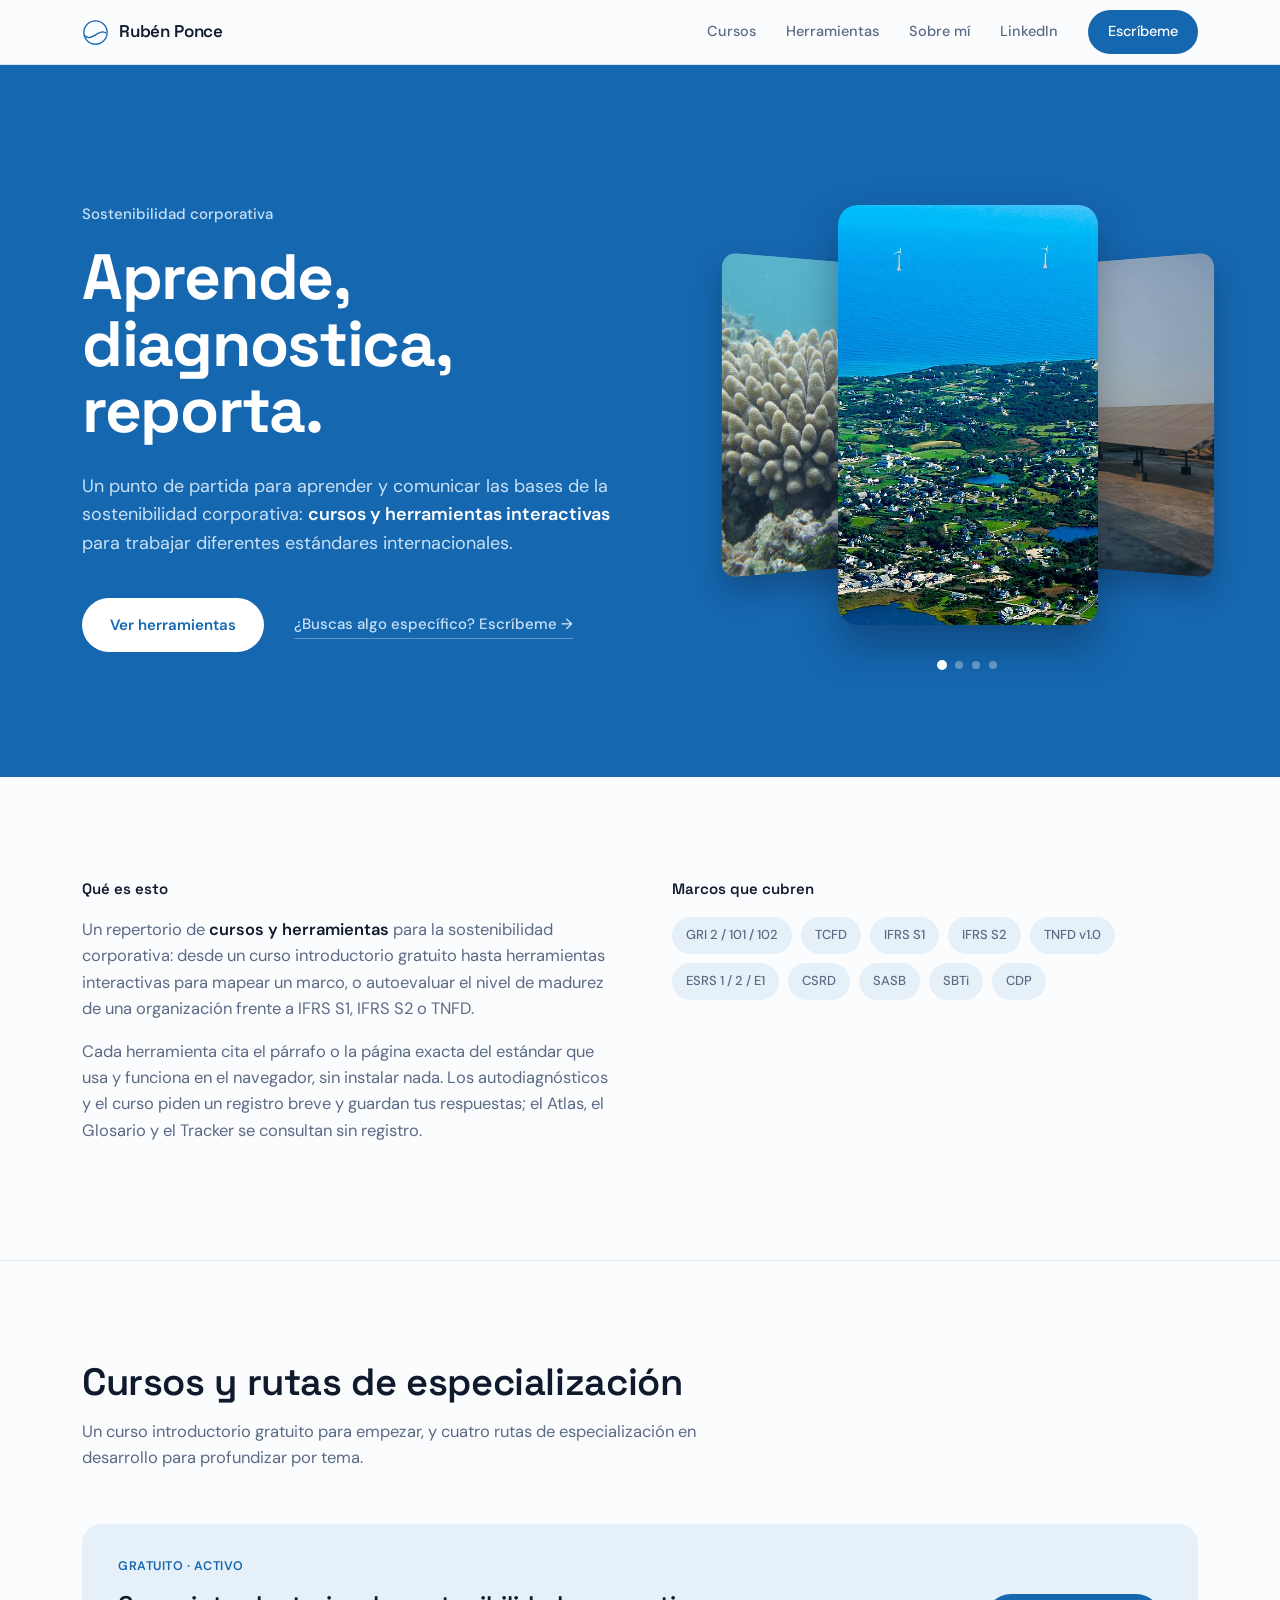
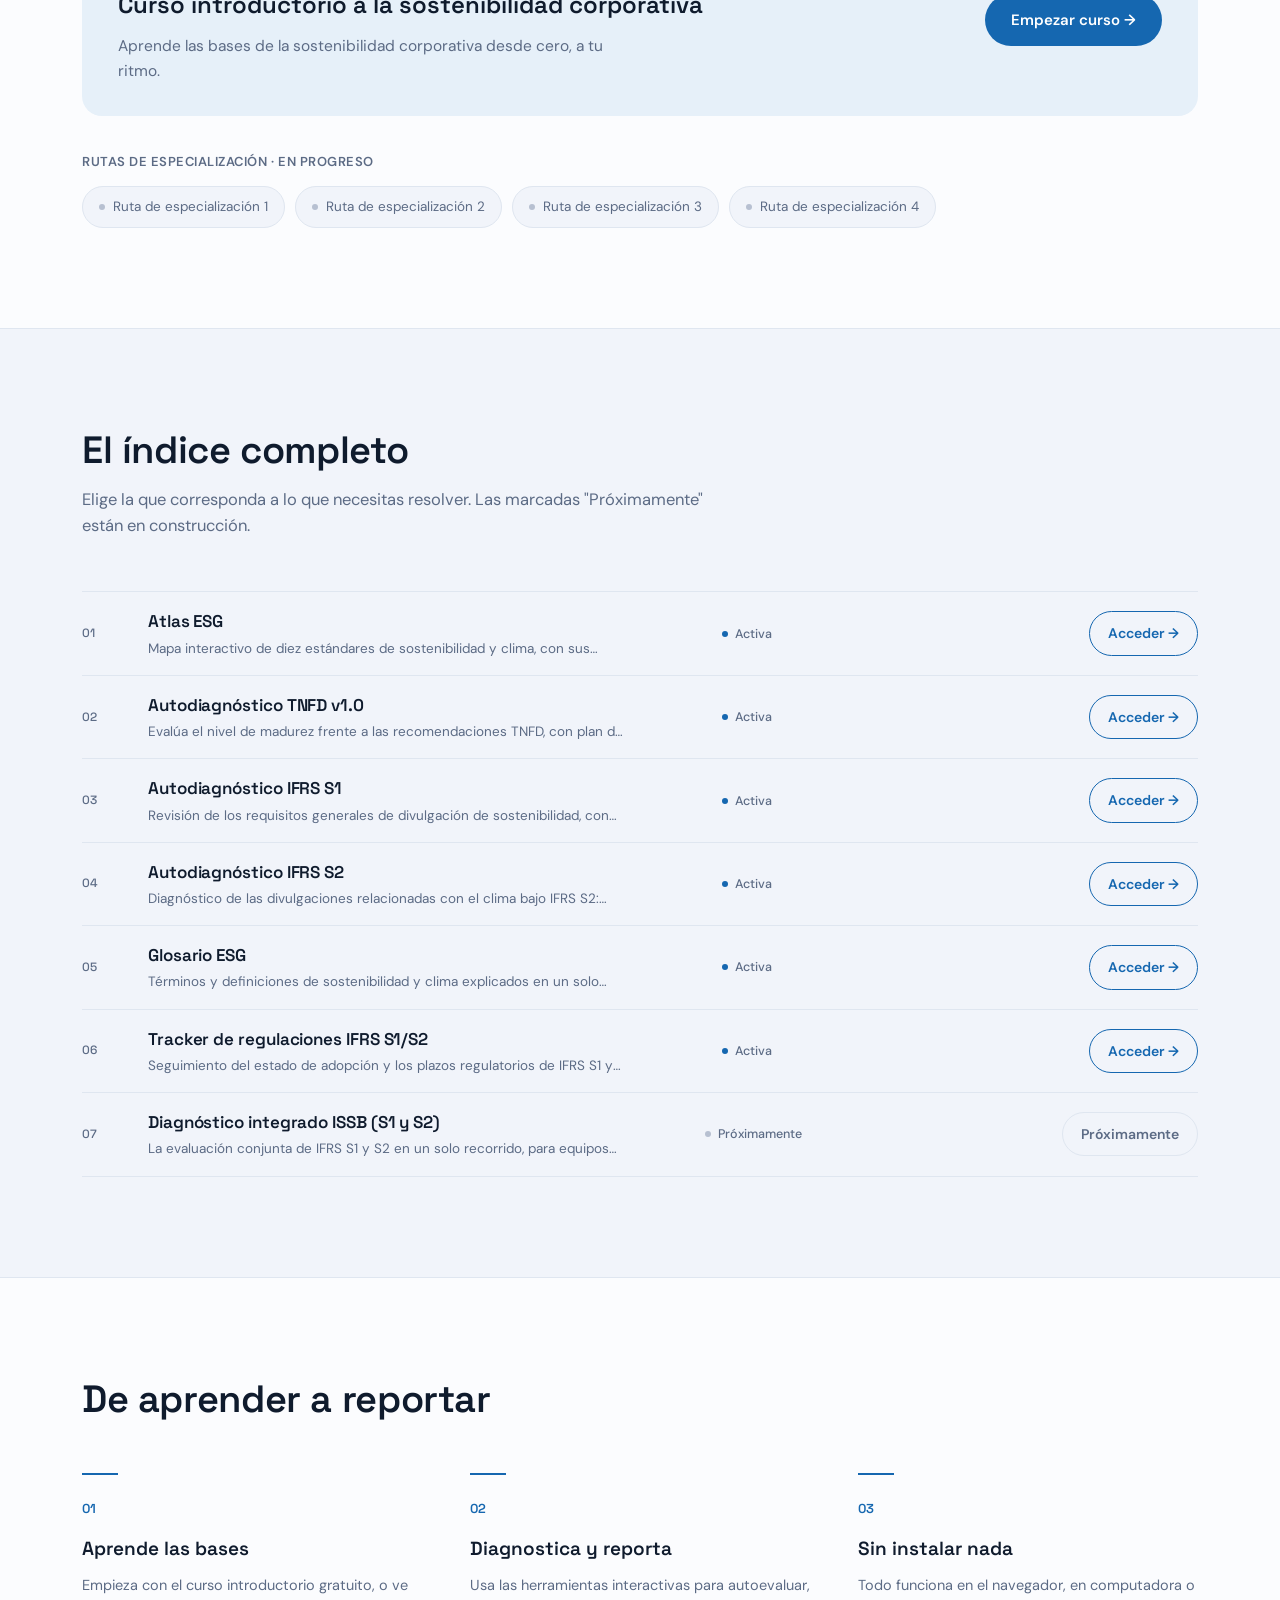
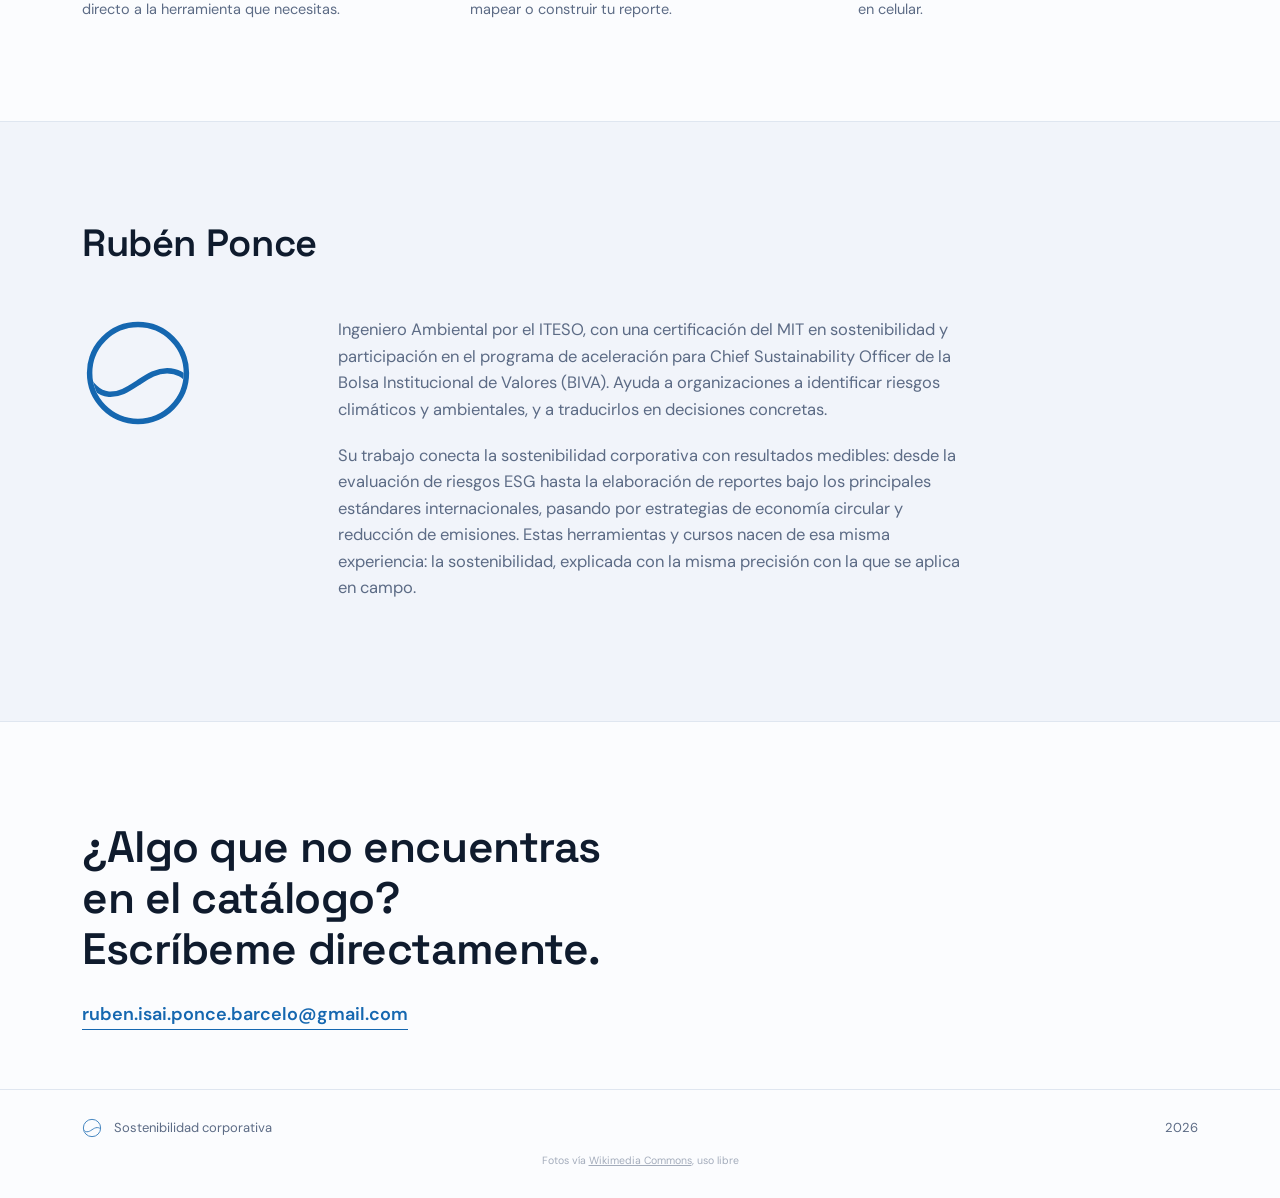
==== index.html @ 575eef29 "Redacción: textos de las herramientas según la guía de escritura - Portadas, registro, resultados y " ====
<!DOCTYPE html>
<html lang="es">
<head>
<meta charset="UTF-8">
<meta name="viewport" content="width=device-width, initial-scale=1.0">
<title>Rubén Ponce · Sostenibilidad corporativa</title>
<meta name="description" content="Aprende y comunica las bases de la sostenibilidad corporativa. Herramientas interactivas para trabajar los estándares GRI, IFRS S1/S2, TNFD, TCFD y CSRD.">
<meta property="og:type" content="website">
<meta property="og:site_name" content="Rubén Ponce">
<meta property="og:title" content="Rubén Ponce · Sostenibilidad corporativa">
<meta property="og:description" content="Aprende y comunica las bases de la sostenibilidad corporativa. Herramientas interactivas para trabajar los estándares GRI, IFRS S1/S2, TNFD, TCFD y CSRD.">
<meta property="og:url" content="https://rubenisaiponcebarcelo-wq.github.io/">
<meta property="og:image" content="https://rubenisaiponcebarcelo-wq.github.io/assets/marca/og-image.png">
<meta name="twitter:card" content="summary_large_image">
<meta name="twitter:title" content="Rubén Ponce · Sostenibilidad corporativa">
<meta name="twitter:description" content="Aprende y comunica las bases de la sostenibilidad corporativa, con herramientas interactivas.">
<link rel="icon" href="assets/marca/favicon.ico" sizes="any">
<link rel="icon" type="image/svg+xml" href="assets/marca/favicon.svg">
<link rel="apple-touch-icon" href="assets/marca/favicon-180.png">
<meta name="theme-color" content="#1567B0">
<link rel="preconnect" href="https://fonts.googleapis.com">
<link rel="preconnect" href="https://fonts.gstatic.com" crossorigin>
<link href="https://fonts.googleapis.com/css2?family=Space+Grotesk:wght@500;600;700&family=DM+Sans:wght@400;500;600&display=swap" rel="stylesheet">
<style>

  :root{
    --blue:#1567B0;
    --blue-deep:#0F4A7F;
    --blue-soft:#E6F0F9;
    --paper:#FBFCFE;
    --paper-alt:#F1F4FA;
    --line:#DFE6F0;
    --ink:#0F1B2D;
    --ink-muted:#5C6B85;
    --white:#FFFFFF;
    --white-muted:#C9E1F5;

    --font-display:'Space Grotesk', sans-serif;
    --font-body:'DM Sans', sans-serif;

    --maxw:1180px;
    --ease:cubic-bezier(.22,.7,.2,1);
  }

  *{box-sizing:border-box;}
  html{scroll-behavior:smooth;}
  body{
    margin:0;
    background:var(--paper);
    color:var(--ink);
    font-family:var(--font-body);
    font-size:16px;
    line-height:1.6;
    -webkit-font-smoothing:antialiased;
  }
  img,svg{display:block;max-width:100%;}
  a{color:inherit;}
  .wrap{max-width:var(--maxw);margin:0 auto;padding:0 32px;}
  ::selection{background:var(--blue);color:var(--white);}
  :focus-visible{outline:2px solid var(--blue);outline-offset:3px;border-radius:2px;}
  ::-webkit-scrollbar{width:11px;}
  ::-webkit-scrollbar-track{background:var(--paper);}
  ::-webkit-scrollbar-thumb{background:var(--line);border-radius:20px;border:3px solid var(--paper);}
  ::-webkit-scrollbar-thumb:hover{background:var(--blue);}
  *{scrollbar-color:var(--line) var(--paper);scrollbar-width:thin;}
  @media (prefers-reduced-motion: reduce){
    *{animation-duration:0.001ms !important; animation-iteration-count:1 !important; transition-duration:0.001ms !important; scroll-behavior:auto !important;}
  }

  /* ===== HEADER ===== */
  header{
    position:sticky; top:0; z-index:50;
    background:rgba(251,252,254,0.82);
    backdrop-filter:blur(12px);
    border-bottom:1px solid var(--line);
  }
  .nav{
    display:flex; align-items:center; justify-content:space-between;
    height:64px;
  }
  .nav-brand{display:flex;align-items:center;gap:10px;text-decoration:none;}
  .logo-mark{width:27px;height:27px;flex:0 0 auto;}
  .nav-name{
    font-family:var(--font-display);
    font-weight:600;
    font-size:17px;
    letter-spacing:-.01em;
    color:var(--ink);
  }
  .nav-links{display:flex;gap:30px;align-items:center;}
  .nav-links a{
    font-family:var(--font-body);
    font-size:14.5px;
    font-weight:500;
    text-decoration:none;
    color:var(--ink-muted);
    transition:color .2s var(--ease);
  }
  .nav-links a:hover{color:var(--blue);}
  .nav-cta{
    background:var(--blue);
    color:var(--white) !important;
    padding:10px 20px;
    border-radius:999px;
    transition:background .2s var(--ease), transform .2s var(--ease);
  }
  .nav-cta:hover{background:var(--blue-deep);transform:translateY(-1px);}
  .nav-toggle{display:none;background:none;border:0;color:var(--ink);cursor:pointer;padding:8px;}
  .nav-toggle svg{width:22px;height:22px;}
  .nav-toggle .bar{transform-origin:12px 12px;transition:transform .25s var(--ease), opacity .2s ease;}
  .nav-toggle.open .bar1{transform:translateY(6px) rotate(45deg);}
  .nav-toggle.open .bar2{opacity:0;}
  .nav-toggle.open .bar3{transform:translateY(-6px) rotate(-45deg);}

  @media(max-width:860px){
    .nav-links{
      position:fixed; inset:64px 0 0 0; height:calc(100vh - 64px);
      background:var(--paper); flex-direction:column; justify-content:flex-start;
      padding:36px 32px; gap:26px; transform:translateX(100%);
      transition:transform .3s var(--ease); border-top:1px solid var(--line);
    }
    .nav-links.open{transform:translateX(0);}
    .nav-links a{font-size:17px;}
    .nav-cta{align-self:flex-start;}
    .nav-toggle{display:block;}
  }

  /* ===== HERO ===== */
  .hero{
    position:relative;
    overflow:hidden;
    background:var(--blue);
    color:var(--white);
    padding:120px 0 108px;
  }
  .hero-grid{display:grid;grid-template-columns:1fr;gap:56px;align-items:center;}
  @media(min-width:980px){
    .hero-grid{grid-template-columns:1.15fr .85fr;gap:32px;}
  }

  .hero-carousel-stage{
    position:relative;width:100%;max-width:520px;height:460px;margin:0 auto;
    perspective:1100px;
  }
  .hero-slide{
    position:absolute;top:50%;left:50%;width:260px;height:420px;margin:-210px 0 0 -130px;
    border-radius:20px;overflow:hidden;
    box-shadow:0 20px 40px rgba(6,16,40,.35);
    background:rgba(255,255,255,.06);
    transition:transform .7s var(--ease), opacity .7s var(--ease);
  }
  .hero-slide img{width:100%;height:100%;object-fit:cover;display:block;}
  .hero-slide[data-pos="center"]{transform:translateX(0) translateZ(0) rotateY(0deg) scale(1);z-index:5;opacity:1;}
  .hero-slide[data-pos="right"]{transform:translateX(170px) translateZ(-120px) rotateY(-32deg) scale(.82);z-index:3;opacity:.85;cursor:pointer;}
  .hero-slide[data-pos="left"]{transform:translateX(-170px) translateZ(-120px) rotateY(32deg) scale(.82);z-index:3;opacity:.85;cursor:pointer;}
  .hero-slide[data-pos="hidden"]{transform:translateX(0) translateZ(-260px) scale(.6);opacity:0;z-index:1;pointer-events:none;}
  .hero-dots{display:flex;justify-content:center;gap:9px;margin-top:16px;}
  .hero-dot{
    width:8px;height:8px;border-radius:50%;padding:0;border:none;cursor:pointer;
    background:rgba(255,255,255,.35);transition:background .2s var(--ease), transform .2s var(--ease);
  }
  .hero-dot:hover{background:rgba(255,255,255,.6);}
  .hero-dot.active{background:var(--white);transform:scale(1.25);}
  @media(max-width:520px){
    .hero-carousel-stage{max-width:340px;height:340px;}
    .hero-slide{width:190px;height:300px;margin:-150px 0 0 -95px;}
    .hero-slide[data-pos="right"]{transform:translateX(120px) translateZ(-90px) rotateY(-30deg) scale(.8);}
    .hero-slide[data-pos="left"]{transform:translateX(-120px) translateZ(-90px) rotateY(30deg) scale(.8);}
  }

  .hero-inner{position:relative;z-index:1;}
  .hero-kicker{
    font-size:15px;
    font-weight:500;
    color:var(--white-muted);
    margin:0 0 18px;
  }
  h1.hero-headline{
    font-family:var(--font-display);
    font-weight:700;
    font-size:clamp(42px, 5.4vw, 64px);
    line-height:1.04;
    margin:0 0 28px;
    letter-spacing:-.02em;
    color:var(--white);
  }
  .hero-lede{
    font-size:18px;
    line-height:1.6;
    color:var(--white-muted);
    max-width:560px;
    margin:0 0 40px;
  }
  .hero-lede strong{color:var(--white);font-weight:600;}
  .hero-actions{display:flex;align-items:center;gap:30px;flex-wrap:wrap;}
  .btn-primary{
    font-family:var(--font-body);
    font-size:15px;
    font-weight:600;
    text-decoration:none;
    background:var(--white);
    color:var(--blue);
    padding:15px 28px;
    border-radius:999px;
    transition:transform .2s var(--ease), box-shadow .2s var(--ease);
    display:inline-block;
  }
  .btn-primary:hover{transform:translateY(-2px);box-shadow:0 10px 24px rgba(10,20,50,.25);}
  .link-quiet{
    font-size:15px;
    font-weight:500;
    text-decoration:none;
    color:var(--white-muted);
    border-bottom:1px solid rgba(255,255,255,.3);
    padding-bottom:2px;
    transition:color .2s var(--ease), border-color .2s var(--ease);
  }
  .link-quiet:hover{color:var(--white);border-color:var(--white);}

  /* ===== SECTION HEADERS ===== */
  .section{padding:100px 0;}
  .section-head{max-width:640px;margin:0 0 52px;}
  .section-head h2{
    font-family:var(--font-display);
    font-weight:600;
    font-size:clamp(28px,3.2vw,38px);
    line-height:1.15;
    letter-spacing:-.01em;
    margin:0 0 14px;
    color:var(--ink);
  }
  .section-head p{
    color:var(--ink-muted);
    font-size:16.5px;
    margin:0;
  }

  /* ===== POSICIONAMIENTO ===== */
  .position{background:var(--paper);border-bottom:1px solid var(--line);}
  .position-grid{
    display:grid;
    grid-template-columns:1fr 1fr;
    gap:64px;
    align-items:start;
  }
  .position-grid h3{
    font-family:var(--font-display);
    font-weight:600;
    font-size:15px;
    color:var(--ink);
    margin:0 0 16px;
  }
  .position-grid p{
    font-size:16.5px;
    color:var(--ink-muted);
    margin:0 0 16px;
  }
  .position-grid p strong{color:var(--ink);font-weight:600;}
  .frameworks-list{display:flex;flex-wrap:wrap;gap:9px;margin-top:6px;}
  .fw-chip{
    font-size:13px;
    font-weight:500;
    color:var(--ink-muted);
    background:var(--blue-soft);
    padding:8px 14px;
    border-radius:999px;
  }

  /* ===== CURSOS ===== */
  .courses{background:var(--paper);border-bottom:1px solid var(--line);}
  .course-featured{
    display:grid;grid-template-columns:1fr auto;gap:28px;align-items:center;
    background:var(--blue-soft);border-radius:20px;padding:32px 36px;margin-bottom:36px;
  }
  .course-featured .tag{
    font-size:12.5px;font-weight:600;color:var(--blue);text-transform:uppercase;
    letter-spacing:.04em;margin:0 0 10px;
  }
  .course-featured h3{
    font-family:var(--font-display);font-weight:600;font-size:24px;margin:0 0 10px;color:var(--ink);
  }
  .course-featured p{color:var(--ink-muted);font-size:15.5px;margin:0;max-width:520px;}
  .btn-course{
    font-family:var(--font-body);font-size:15px;font-weight:600;text-decoration:none;
    background:var(--blue);color:var(--white);padding:14px 26px;border-radius:999px;white-space:nowrap;
    transition:background .2s var(--ease), transform .2s var(--ease);
  }
  .btn-course:hover{background:var(--blue-deep);transform:translateY(-1px);}
  .course-tracks-label{
    font-size:13px;font-weight:600;color:var(--ink-muted);text-transform:uppercase;
    letter-spacing:.04em;margin:0 0 14px;
  }
  .course-tracks{display:flex;flex-wrap:wrap;gap:10px;}
  .course-track{
    display:flex;align-items:center;gap:8px;
    font-size:13.5px;color:var(--ink-muted);
    background:var(--paper-alt);border:1px solid var(--line);border-radius:999px;padding:9px 16px;
  }
  .course-track::before{content:'';width:6px;height:6px;border-radius:50%;background:#B7C0D1;flex-shrink:0;}
  @media(max-width:700px){
    .course-featured{grid-template-columns:1fr;}
    .btn-course{justify-self:start;}
  }

  /* ===== HERRAMIENTAS · index list ===== */
  .tools{background:var(--paper-alt);border-bottom:1px solid var(--line);}
  .tool-index{
    display:flex;
    flex-direction:column;
    border-top:1px solid var(--line);
  }
  .tool-card{
    display:grid;
    grid-template-columns:44px 1.6fr 1fr auto;
    gap:22px;
    align-items:center;
    padding:16px 0;
    border-bottom:1px solid var(--line);
    transition:background .18s var(--ease);
  }
  .tool-card:hover{background:rgba(21,103,176,.035);}
  .tool-num{
    font-family:var(--font-display);
    font-size:12px;
    font-weight:500;
    color:var(--ink-muted);
  }
  .tool-main h3{
    font-family:var(--font-display);
    font-weight:600;
    font-size:17px;
    letter-spacing:-.005em;
    margin:0 0 3px;
    color:var(--ink);
  }
  .tool-main p{
    color:var(--ink-muted);
    font-size:13.5px;
    line-height:1.5;
    margin:0;
    max-width:480px;
    overflow:hidden;
    text-overflow:ellipsis;
    display:-webkit-box;
    -webkit-line-clamp:1;
    -webkit-box-orient:vertical;
  }
  .tool-meta{display:flex;flex-direction:column;gap:9px;align-items:flex-start;justify-content:center;}
  .status-dot{
    display:inline-flex;align-items:center;gap:7px;
    font-size:12.5px;
    font-weight:500;
    color:var(--ink-muted);
  }
  .status-dot::before{
    content:'';width:6px;height:6px;border-radius:50%;
    background:var(--blue);
  }
  .status-dot.soon::before{background:#B7C0D1;}
  .tool-cta{
    font-family:var(--font-body);
    font-size:14px;
    font-weight:600;
    text-decoration:none;
    color:var(--blue);
    border:1.5px solid var(--blue);
    padding:10px 18px;
    border-radius:999px;
    white-space:nowrap;
    transition:background .2s var(--ease), color .2s var(--ease);
  }
  .tool-cta:hover{background:var(--blue);color:var(--white);}
  .tool-cta.disabled{
    color:var(--ink-muted);
    border-color:var(--line);
    cursor:default;
    pointer-events:none;
  }

  @media(max-width:860px){
    .tool-card{grid-template-columns:1fr;gap:10px;padding:18px 0;}
    .tool-num{order:1;}
    .tool-main{order:2;}
    .tool-main p{-webkit-line-clamp:2;}
    .tool-meta{order:3;flex-direction:column;align-items:flex-start;gap:9px;}
    .tool-cta{order:4;justify-self:start;}
    .position-grid{grid-template-columns:1fr;gap:36px;}
  }

  /* ===== ACCESO · 3 steps ===== */
  .access{background:var(--paper);border-bottom:1px solid var(--line);}
  .access-steps{
    display:grid;
    grid-template-columns:repeat(3,1fr);
    gap:48px;
  }
  .access-step{position:relative;padding-top:26px;}
  .access-step::before{
    content:'';position:absolute;top:0;left:0;width:36px;height:2px;background:var(--blue);
  }
  .access-step .step-n{
    font-family:var(--font-display);
    font-size:13px;
    font-weight:600;
    color:var(--blue);
    margin-bottom:14px;
    display:block;
  }
  .access-step h3{
    font-family:var(--font-display);
    font-weight:600;
    font-size:19px;
    margin:0 0 10px;
    color:var(--ink);
  }
  .access-step p{
    color:var(--ink-muted);
    font-size:14.5px;
    margin:0;
  }
  @media(max-width:860px){
    .access-steps{grid-template-columns:1fr;gap:36px;}
  }

  /* ===== SOBRE MÍ ===== */
  .about{background:var(--paper-alt);border-bottom:1px solid var(--line);}
  .about-grid{
    display:grid;
    grid-template-columns:200px 1fr;
    gap:56px;
  }
  .about-mark{
    width:112px;height:112px;
    display:flex;align-items:center;justify-content:center;
  }
  .about-mark-img{width:100%;height:100%;object-fit:contain;}
  .about-text p{
    font-size:16.5px;
    color:var(--ink-muted);
    margin:0 0 20px;
    max-width:640px;
  }
  @media(max-width:860px){
    .about-grid{grid-template-columns:1fr;gap:28px;}
  }

  /* ===== CONTACTO / FOOTER ===== */
  .contact{
    padding:100px 0 60px;
    background:var(--paper);
  }
  .contact h2{
    font-family:var(--font-display);
    font-weight:600;
    font-size:clamp(30px,3.8vw,44px);
    max-width:560px;
    margin:0 0 26px;
    line-height:1.15;
    letter-spacing:-.01em;
    color:var(--ink);
  }
  .contact-email{
    font-family:var(--font-body);
    font-size:18px;
    font-weight:600;
    color:var(--blue);
    text-decoration:none;
    border-bottom:1.5px solid var(--blue);
    padding-bottom:3px;
  }
  footer{
    border-top:1px solid var(--line);
    padding:28px 0;
    background:var(--paper);
  }
  .footer-row{
    display:flex;justify-content:space-between;align-items:center;
    flex-wrap:wrap;gap:12px;
  }
  .footer-logo{width:20px;height:20px;opacity:.8;}
  .footer-left{display:flex;align-items:center;gap:12px;}
  .footer-note{
    font-size:13px;
    color:var(--ink-muted);
  }
  .photo-credit{
    text-align:center;font-size:10.5px;color:var(--ink-muted);opacity:.55;
    margin:14px 0 0;
  }
  .photo-credit a{color:inherit;}

</style>
</head>
<body>

<header>
  <div class="wrap nav">
    <a href="#top" class="nav-brand">
      <img src="assets/marca/isotipo-azul.svg" alt="Rubén Ponce" class="logo-mark">
      <span class="nav-name">Rubén Ponce</span>
    </a>
    <nav class="nav-links" id="navLinks">
      <a href="#cursos" onclick="closeNav()">Cursos</a>
      <a href="#herramientas" onclick="closeNav()">Herramientas</a>
      <a href="#sobre-mi" onclick="closeNav()">Sobre mí</a>
      <a href="https://www.linkedin.com/in/ruben-isai-ponce-barcelo" target="_blank" rel="noopener" onclick="closeNav()">LinkedIn</a>
      <a href="#contacto" class="nav-cta" onclick="closeNav()">Escríbeme</a>
    </nav>
    <button class="nav-toggle" id="navToggle" aria-label="Abrir menú" aria-expanded="false">
      <svg viewBox="0 0 24 24" fill="none" stroke="currentColor" stroke-width="1.6">
        <path class="bar bar1" d="M3 6h18"/>
        <path class="bar bar2" d="M3 12h18"/>
        <path class="bar bar3" d="M3 18h18"/>
      </svg>
    </button>
  </div>
</header>

<main id="top">

  <!-- ===== HERO ===== -->
  <section class="hero">
    <div class="wrap hero-grid">
      <div class="hero-inner">
        <p class="hero-kicker">Sostenibilidad corporativa</p>
        <h1 class="hero-headline">Aprende, diagnostica, reporta.</h1>
        <p class="hero-lede">
          Un punto de partida para aprender y comunicar las bases de la sostenibilidad corporativa: <strong>cursos y herramientas interactivas</strong> para trabajar diferentes estándares internacionales.
        </p>
        <div class="hero-actions">
          <a href="#herramientas" class="btn-primary">Ver herramientas</a>
          <a href="mailto:ruben.isai.ponce.barcelo@gmail.com" class="link-quiet">¿Buscas algo específico? Escríbeme →</a>
        </div>
      </div>
      <div>
        <div class="hero-carousel-stage">
          <div class="hero-slide" data-idx="0"><img src="assets/img/hero-img-wind.jpg" alt="Turbinas eólicas marinas"></div>
          <div class="hero-slide" data-idx="1"><img src="assets/img/hero-img-solar.jpg" alt="Paneles solares en azotea"></div>
          <div class="hero-slide" data-idx="2"><img src="assets/img/hero-img-rainforest.jpg" alt="Selva tropical al atardecer"></div>
          <div class="hero-slide" data-idx="3"><img src="assets/img/hero-img-coral.jpg" alt="Arrecife de coral"></div>
        </div>
        <div class="hero-dots" role="tablist" aria-label="Galería de imágenes">
          <button class="hero-dot active" data-idx="0" aria-label="Imagen 1"></button>
          <button class="hero-dot" data-idx="1" aria-label="Imagen 2"></button>
          <button class="hero-dot" data-idx="2" aria-label="Imagen 3"></button>
          <button class="hero-dot" data-idx="3" aria-label="Imagen 4"></button>
        </div>
      </div>
    </div>
  </section>

  <!-- ===== POSICIONAMIENTO ===== -->
  <section class="section position">
    <div class="wrap">
      <div class="position-grid">
        <div>
          <h3>Qué es esto</h3>
          <p>Un repertorio de <strong>cursos y herramientas</strong> para la sostenibilidad corporativa: desde un curso introductorio gratuito hasta herramientas interactivas para mapear un marco, o autoevaluar el nivel de madurez de una organización frente a IFRS S1, IFRS S2 o TNFD.</p>
          <p>Cada herramienta cita el párrafo o la página exacta del estándar que usa y funciona en el navegador, sin instalar nada. Los autodiagnósticos y el curso piden un registro breve y guardan tus respuestas; el Atlas, el Glosario y el Tracker se consultan sin registro.</p>
        </div>
        <div>
          <h3>Marcos que cubren</h3>
          <div class="frameworks-list">
            <span class="fw-chip">GRI 2 / 101 / 102</span>
            <span class="fw-chip">TCFD</span>
            <span class="fw-chip">IFRS S1</span>
            <span class="fw-chip">IFRS S2</span>
            <span class="fw-chip">TNFD v1.0</span>
            <span class="fw-chip">ESRS 1 / 2 / E1</span>
            <span class="fw-chip">CSRD</span>
            <span class="fw-chip">SASB</span>
            <span class="fw-chip">SBTi</span>
            <span class="fw-chip">CDP</span>
          </div>
        </div>
      </div>
    </div>
  </section>

  <!-- ===== CURSOS ===== -->
  <section class="section courses" id="cursos">
    <div class="wrap">
      <div class="section-head">
        <h2>Cursos y rutas de especialización</h2>
        <p>Un curso introductorio gratuito para empezar, y cuatro rutas de especialización en desarrollo para profundizar por tema.</p>
      </div>

      <div class="course-featured">
        <div>
          <p class="tag">Gratuito · Activo</p>
          <h3>Curso introductorio a la sostenibilidad corporativa</h3>
          <p>Aprende las bases de la sostenibilidad corporativa desde cero, a tu ritmo.</p>
        </div>
        <a href="cursos/de-cero-a-profesional/#inicio" class="btn-course">Empezar curso →</a>
      </div>

      <p class="course-tracks-label">Rutas de especialización · en progreso</p>
      <div class="course-tracks">
        <span class="course-track">Ruta de especialización 1</span>
        <span class="course-track">Ruta de especialización 2</span>
        <span class="course-track">Ruta de especialización 3</span>
        <span class="course-track">Ruta de especialización 4</span>
      </div>
    </div>
  </section>

  <!-- ===== HERRAMIENTAS ===== -->
  <section class="section tools" id="herramientas">
    <div class="wrap">
      <div class="section-head">
        <h2>El índice completo</h2>
        <p>Elige la que corresponda a lo que necesitas resolver. Las marcadas "Próximamente" están en construcción.</p>
      </div>

      <div class="tool-index">
        <!-- Para sumar una herramienta: copia un bloque tool-card y ajusta número, nombre, texto y enlace.
             Si aún no está lista, deja el enlace vacío en el script o usa la variante "Próximamente". -->

        <div class="tool-card">
          <span class="tool-num">01</span>
          <div class="tool-main">
            <h3>Atlas ESG</h3>
            <p>Mapa interactivo de diez estándares de sostenibilidad y clima, con sus conexiones, jerarquía interna y puntos de comparación entre marcos.</p>
          </div>
          <div class="tool-meta">
            <span class="status-dot">Activa</span>
          </div>
          <a href="herramientas/atlas-esg/" class="tool-cta">Acceder →</a>
        </div>

        <div class="tool-card">
          <span class="tool-num">02</span>
          <div class="tool-main">
            <h3>Autodiagnóstico TNFD v1.0</h3>
            <p>Evalúa el nivel de madurez frente a las recomendaciones TNFD, con plan de acción y cita exacta por pilar.</p>
          </div>
          <div class="tool-meta">
            <span class="status-dot">Activa</span>
          </div>
          <a href="herramientas/diagnostico-tnfd/" class="tool-cta">Acceder →</a>
        </div>

        <div class="tool-card">
          <span class="tool-num">03</span>
          <div class="tool-main">
            <h3>Autodiagnóstico IFRS S1</h3>
            <p>Revisión de los requisitos generales de divulgación de sostenibilidad, con priorización de brechas y plan de acción por párrafo.</p>
          </div>
          <div class="tool-meta">
            <span class="status-dot">Activa</span>
          </div>
          <a href="herramientas/diagnostico-s1/" class="tool-cta">Acceder →</a>
        </div>

        <div class="tool-card">
          <span class="tool-num">04</span>
          <div class="tool-main">
            <h3>Autodiagnóstico IFRS S2</h3>
            <p>Diagnóstico de las divulgaciones relacionadas con el clima bajo IFRS S2: escenarios, emisiones y objetivos, con plan de acción por prioridad.</p>
          </div>
          <div class="tool-meta">
            <span class="status-dot">Activa</span>
          </div>
          <a href="herramientas/diagnostico-s2/" class="tool-cta">Acceder →</a>
        </div>

        <div class="tool-card">
          <span class="tool-num">05</span>
          <div class="tool-main">
            <h3>Glosario ESG</h3>
            <p>Términos y definiciones de sostenibilidad y clima explicados en un solo lugar, con referencia cruzada a los estándares donde aparecen.</p>
          </div>
          <div class="tool-meta">
            <span class="status-dot">Activa</span>
          </div>
          <a href="herramientas/glosario-esg/" class="tool-cta">Acceder →</a>
        </div>

        <div class="tool-card">
          <span class="tool-num">06</span>
          <div class="tool-main">
            <h3>Tracker de regulaciones IFRS S1/S2</h3>
            <p>Seguimiento del estado de adopción y los plazos regulatorios de IFRS S1 y S2 por jurisdicción.</p>
          </div>
          <div class="tool-meta">
            <span class="status-dot">Activa</span>
          </div>
          <a href="herramientas/tracker-issb/" class="tool-cta">Acceder →</a>
        </div>

        <div class="tool-card">
          <span class="tool-num">07</span>
          <div class="tool-main">
            <h3>Diagnóstico integrado ISSB (S1 y S2)</h3>
            <p>La evaluación conjunta de IFRS S1 y S2 en un solo recorrido, para equipos que reportan ambos estándares a la vez.</p>
          </div>
          <div class="tool-meta">
            <span class="status-dot soon">Próximamente</span>
          </div>
          <span class="tool-cta disabled" aria-disabled="true">Próximamente</span>
        </div>

      </div>
    </div>
  </section>

  <!-- ===== ACCESO ===== -->
  <section class="section access">
    <div class="wrap">
      <div class="section-head">
        <h2>De aprender a reportar</h2>
      </div>
      <div class="access-steps">
        <div class="access-step">
          <span class="step-n">01</span>
          <h3>Aprende las bases</h3>
          <p>Empieza con el curso introductorio gratuito, o ve directo a la herramienta que necesitas.</p>
        </div>
        <div class="access-step">
          <span class="step-n">02</span>
          <h3>Diagnostica y reporta</h3>
          <p>Usa las herramientas interactivas para autoevaluar, mapear o construir tu reporte.</p>
        </div>
        <div class="access-step">
          <span class="step-n">03</span>
          <h3>Sin instalar nada</h3>
          <p>Todo funciona en el navegador, en computadora o en celular.</p>
        </div>
      </div>
    </div>
  </section>

  <!-- ===== SOBRE MÍ ===== -->
  <section class="section about" id="sobre-mi">
    <div class="wrap">
      <div class="section-head">
        <h2>Rubén Ponce</h2>
      </div>
      <div class="about-grid">
        <div class="about-mark" aria-hidden="true">
          <img src="assets/marca/isotipo-azul.svg" alt="" class="about-mark-img">
        </div>
        <div class="about-text">
          <p>Ingeniero Ambiental por el ITESO, con una certificación del MIT en sostenibilidad y participación en el programa de aceleración para Chief Sustainability Officer de la Bolsa Institucional de Valores (BIVA). Ayuda a organizaciones a identificar riesgos climáticos y ambientales, y a traducirlos en decisiones concretas.</p>
          <p>Su trabajo conecta la sostenibilidad corporativa con resultados medibles: desde la evaluación de riesgos ESG hasta la elaboración de reportes bajo los principales estándares internacionales, pasando por estrategias de economía circular y reducción de emisiones. Estas herramientas y cursos nacen de esa misma experiencia: la sostenibilidad, explicada con la misma precisión con la que se aplica en campo.</p>
        </div>
      </div>
    </div>
  </section>

  <!-- ===== CONTACTO ===== -->
  <section class="contact" id="contacto">
    <div class="wrap">
      <h2>¿Algo que no encuentras en el catálogo?<br>Escríbeme directamente.</h2>
      <a href="mailto:ruben.isai.ponce.barcelo@gmail.com" class="contact-email">ruben.isai.ponce.barcelo@gmail.com</a>
    </div>
  </section>

</main>

<footer>
  <div class="wrap footer-row">
    <div class="footer-left">
      <img src="assets/marca/isotipo-azul.svg" alt="Rubén Ponce" class="footer-logo">
      <span class="footer-note">Sostenibilidad corporativa</span>
    </div>
    <span class="footer-note" id="year"></span>
  </div>
  <p class="photo-credit">Fotos vía <a href="https://commons.wikimedia.org" target="_blank" rel="noopener">Wikimedia Commons</a>, uso libre</p>
</footer>

<script>
  document.getElementById('year').textContent = new Date().getFullYear();

  const navToggle = document.getElementById('navToggle');
  const navLinks = document.getElementById('navLinks');
  navToggle.addEventListener('click', () => {
    const open = navLinks.classList.toggle('open');
    navToggle.classList.toggle('open', open);
    navToggle.setAttribute('aria-expanded', open);
    navToggle.setAttribute('aria-label', open ? 'Cerrar menú' : 'Abrir menú');
  });
  function closeNav(){
    navLinks.classList.remove('open');
    navToggle.classList.remove('open');
    navToggle.setAttribute('aria-expanded', 'false');
    navToggle.setAttribute('aria-label', 'Abrir menú');
  }

  const heroSlides = document.querySelectorAll('.hero-slide');
  const carouselDots = document.querySelectorAll('.hero-dot');
  const slideCount = heroSlides.length;
  let centerIdx = 0;
  let carouselTimer;
  function updateCarousel(){
    heroSlides.forEach(slide => {
      const i = Number(slide.dataset.idx);
      const diff = ((i - centerIdx) % slideCount + slideCount) % slideCount;
      let pos = 'hidden';
      if(diff === 0) pos = 'center';
      else if(diff === 1) pos = 'right';
      else if(diff === slideCount - 1) pos = 'left';
      slide.dataset.pos = pos;
    });
    carouselDots.forEach(dot => dot.classList.toggle('active', Number(dot.dataset.idx) === centerIdx));
  }
  function goToSlide(i){
    centerIdx = ((i % slideCount) + slideCount) % slideCount;
    updateCarousel();
  }
  function nextSlide(){
    goToSlide(centerIdx + 1);
  }
  function resetCarouselTimer(){
    clearInterval(carouselTimer);
    if(!window.matchMedia('(prefers-reduced-motion: reduce)').matches){
      carouselTimer = setInterval(nextSlide, 5000);
    }
  }
  carouselDots.forEach(dot => {
    dot.addEventListener('click', () => {
      goToSlide(Number(dot.dataset.idx));
      resetCarouselTimer();
    });
  });
  heroSlides.forEach(slide => {
    slide.addEventListener('click', () => {
      if(slide.dataset.pos === 'left' || slide.dataset.pos === 'right'){
        goToSlide(Number(slide.dataset.idx));
        resetCarouselTimer();
      }
    });
  });
  if(slideCount){
    updateCarousel();
    resetCarouselTimer();
  }
</script>

</body>
</html>
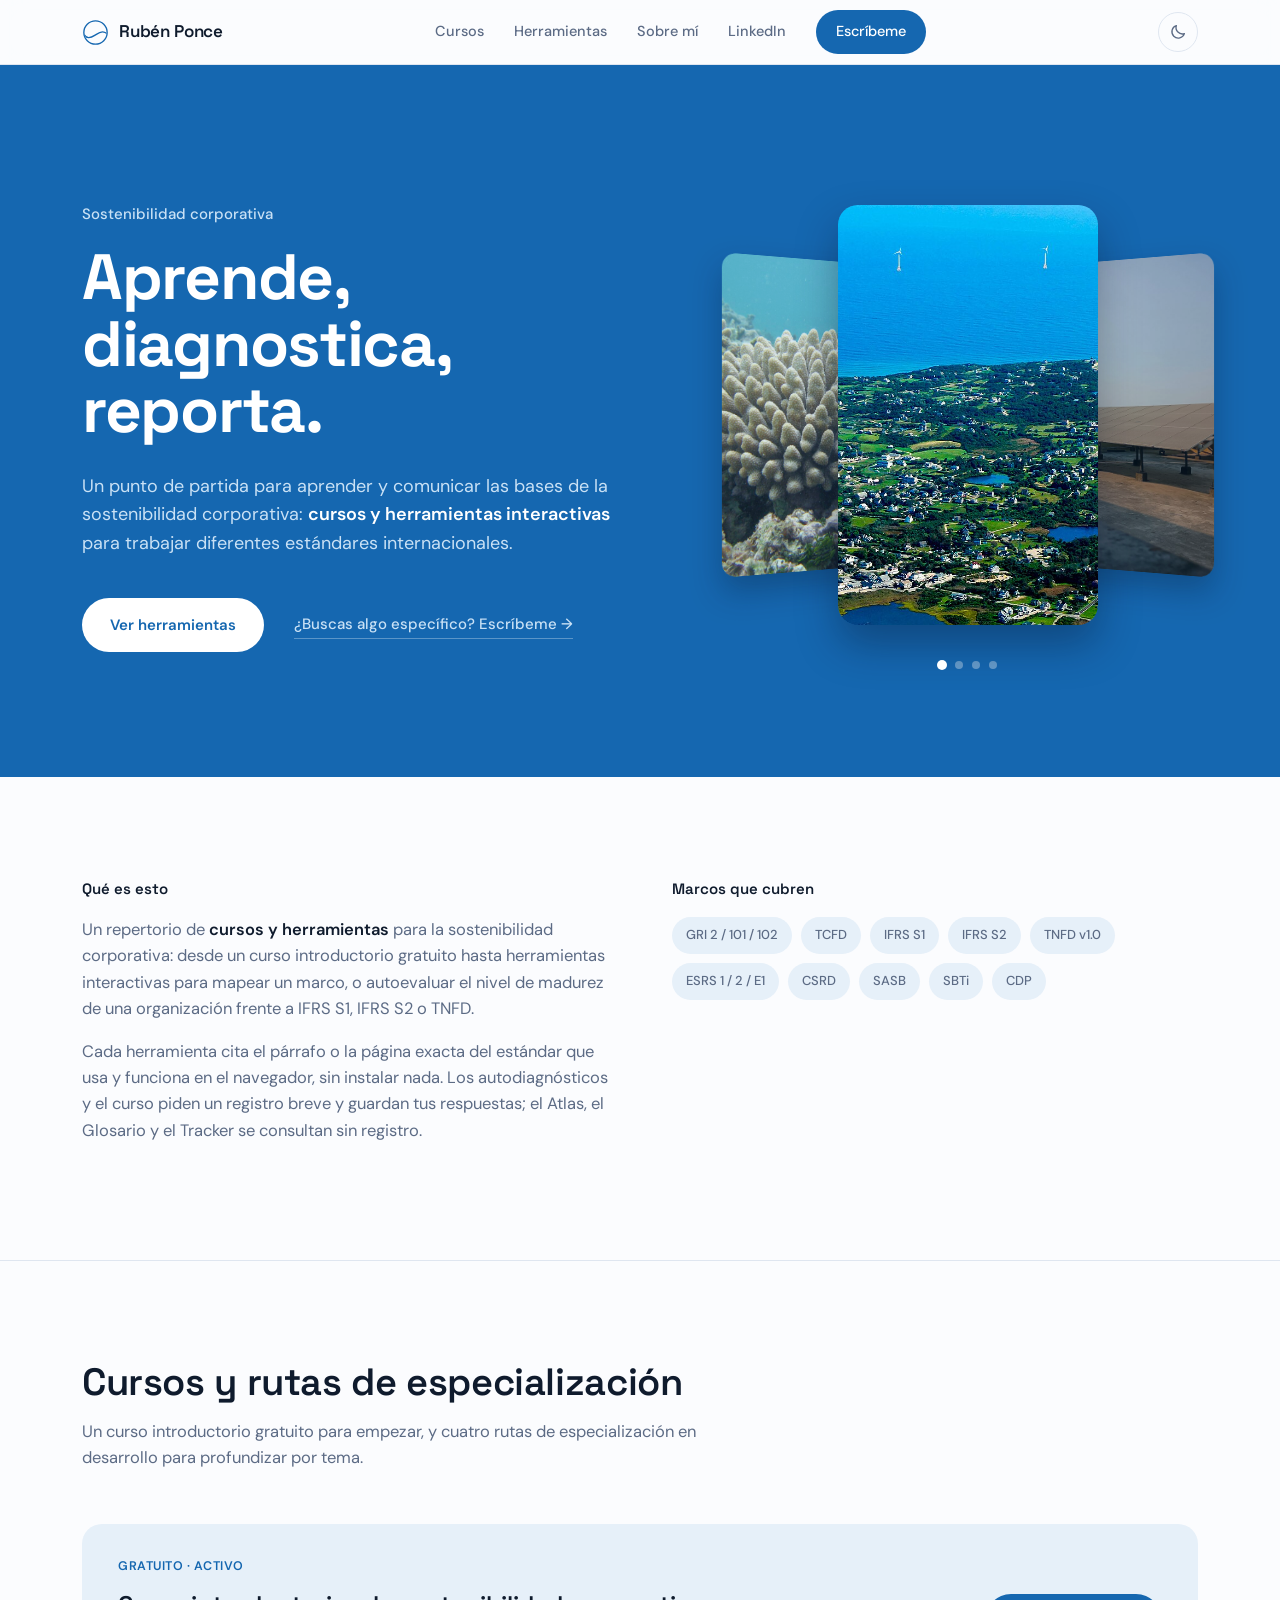
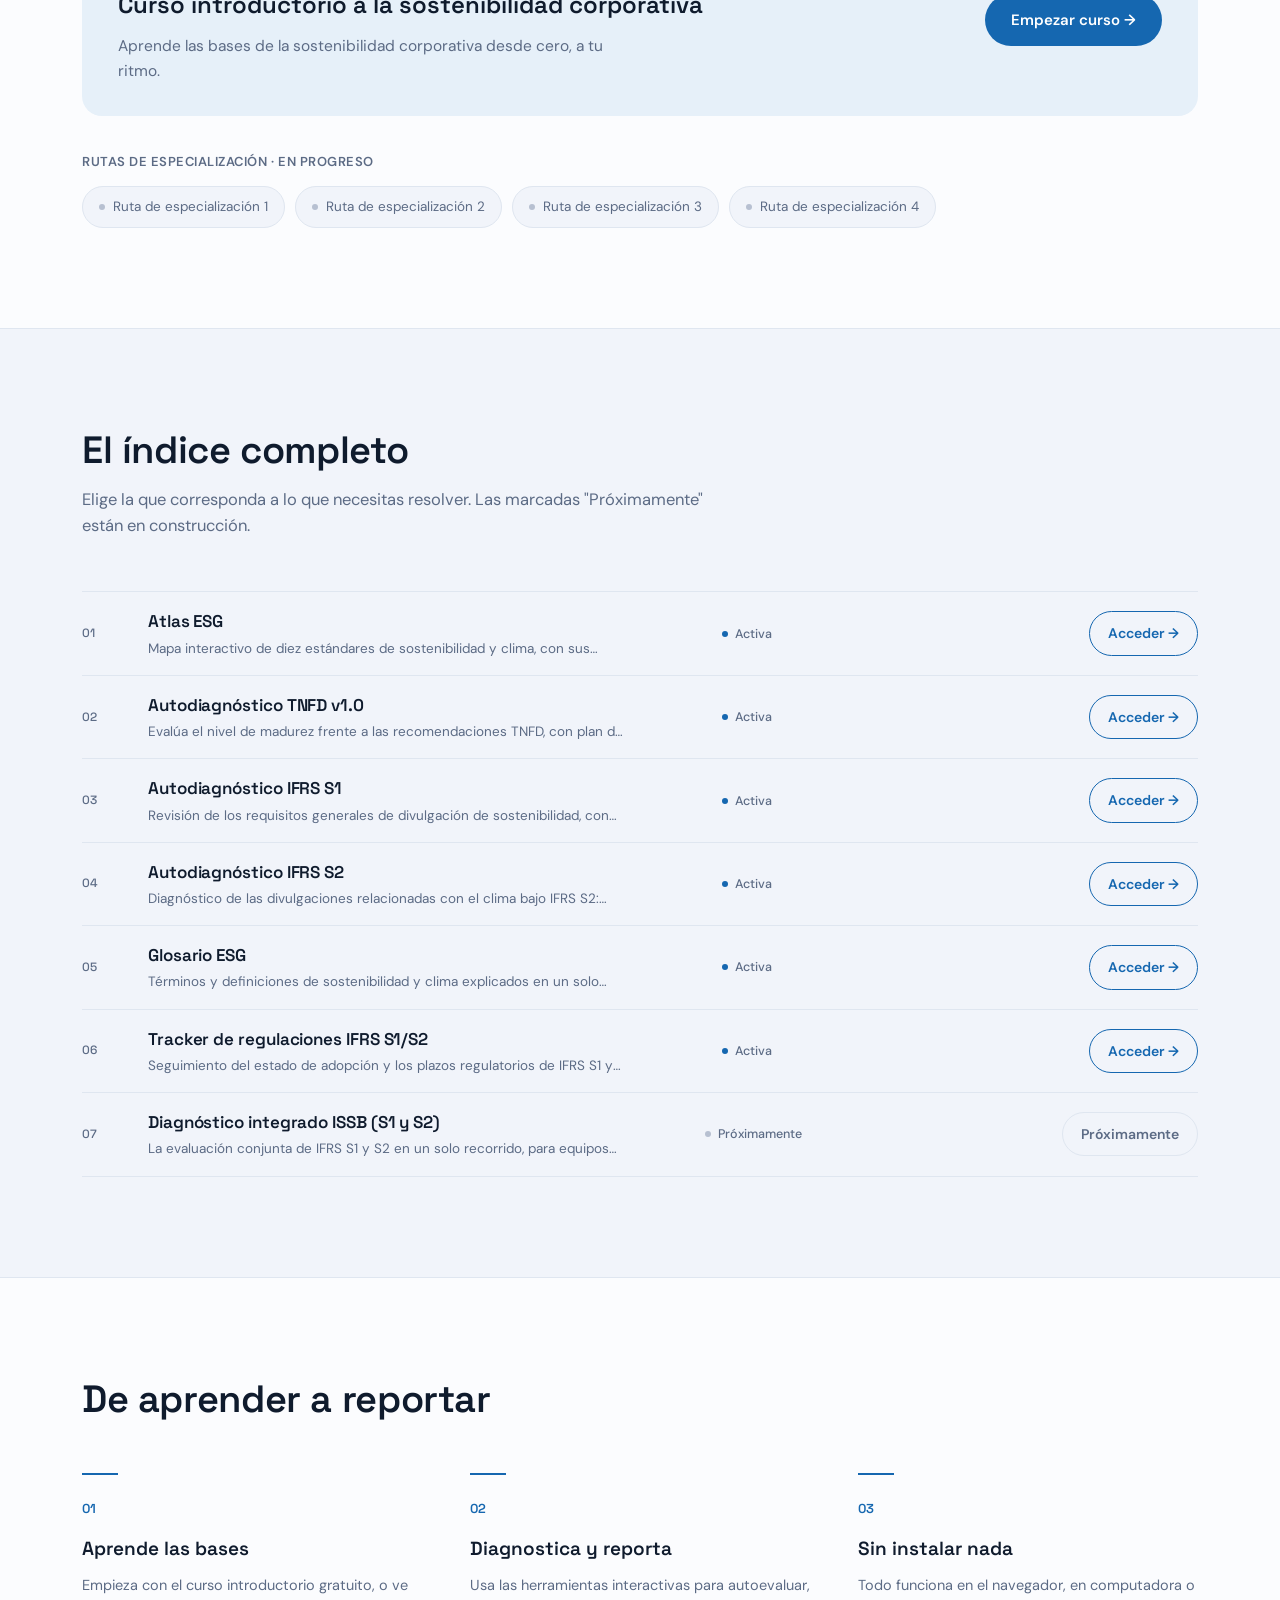
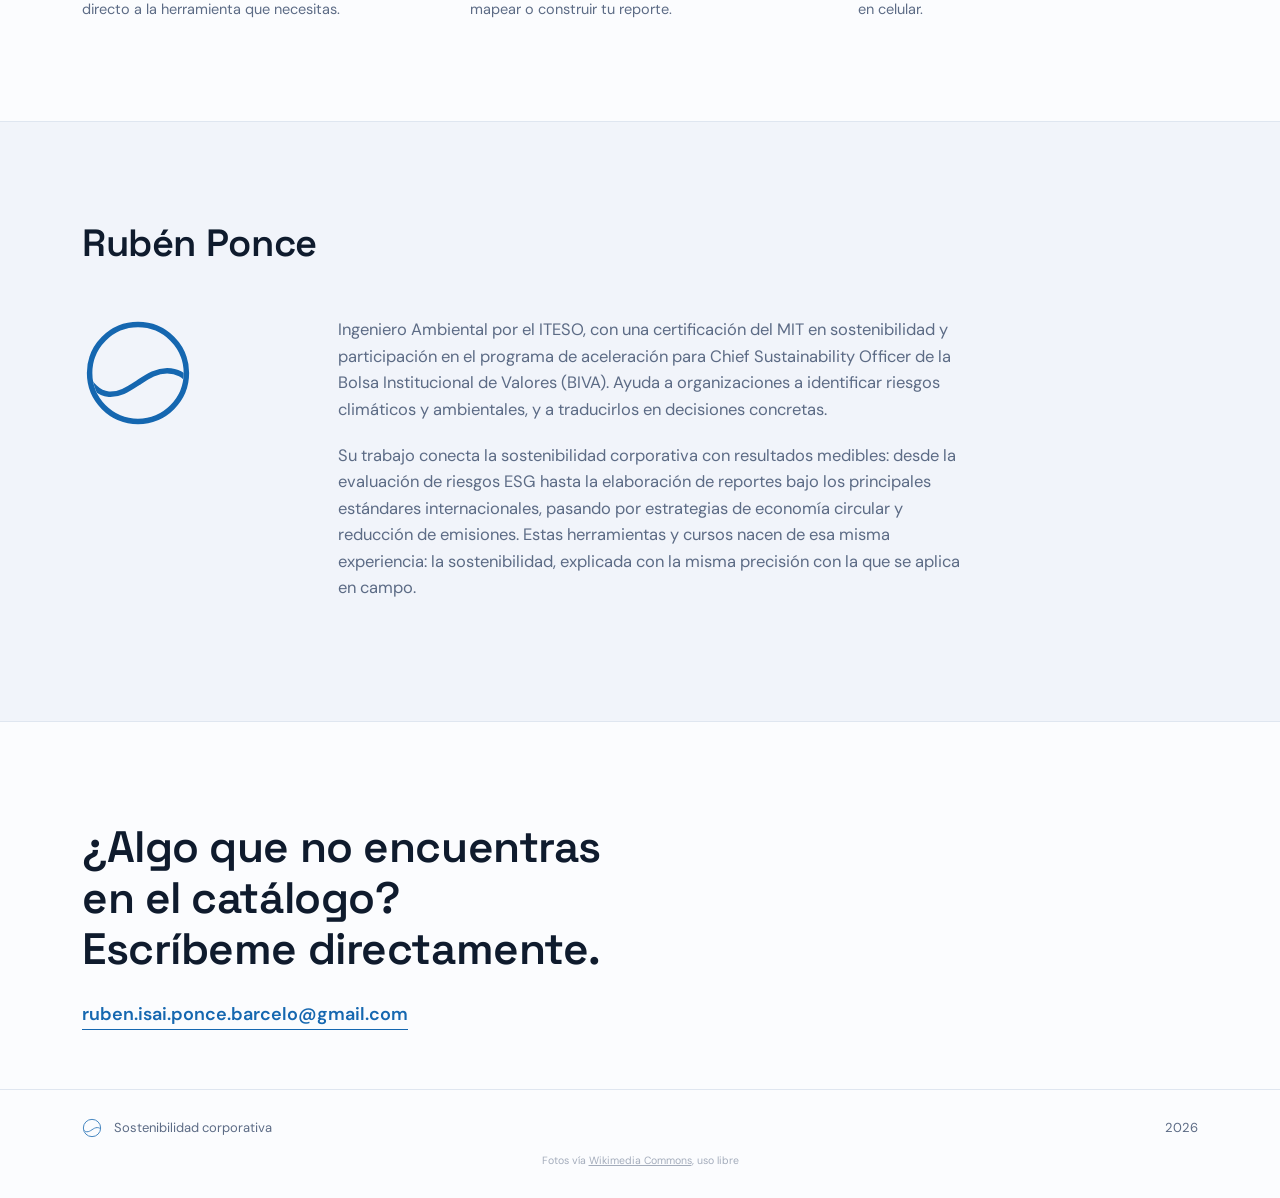
==== commit 7356eb5d: "Modo oscuro en todo el sitio con botón de tema - assets/marca/tema.js: botón compartido; sigue al si" ====
--- a/index.html
+++ b/index.html
@@ -2,6 +2,7 @@
 <html lang="es">
 <head>
 <meta charset="UTF-8">
+<script src="assets/marca/tema.js"></script>
 <meta name="viewport" content="width=device-width, initial-scale=1.0">
 <title>Rubén Ponce · Sostenibilidad corporativa</title>
 <meta name="description" content="Aprende y comunica las bases de la sostenibilidad corporativa. Herramientas interactivas para trabajar los estándares GRI, IFRS S1/S2, TNFD, TCFD y CSRD.">
@@ -489,6 +490,33 @@
   }
   .photo-credit a{color:inherit;}
 
+
+  /* ===== MODO OSCURO (lo activa assets/marca/tema.js) ===== */
+  .nav-tema{display:flex;align-items:center;margin-left:20px;}
+  @media(max-width:860px){ .nav-tema{margin-left:auto;margin-right:8px;} }
+  html[data-theme="dark"]{
+    --paper:#0B1220; --paper-alt:#0F1828; --line:#24324A; --ink:#E8EEF7; --ink-muted:#A9B6CB; --blue-soft:#15284A;
+    --rp-borde:#24324A; --rp-texto-2:#A9B6CB; --rp-enlace:#6FB2E8; --rp-superficie:#121C2E;
+    color-scheme:dark;
+  }
+  html[data-theme="dark"] header{background:rgba(11,18,32,.82);}
+  html[data-theme="dark"] .hero{background:#0F4A7F;}
+  html[data-theme="dark"] .nav-links a:hover,
+  html[data-theme="dark"] .course-featured .tag,
+  html[data-theme="dark"] .access-step .step-n{color:#6FB2E8;}
+  html[data-theme="dark"] .access-step::before{background:#6FB2E8;}
+  html[data-theme="dark"] .tool-cta{color:#6FB2E8;border-color:#6FB2E8;}
+  html[data-theme="dark"] .tool-cta:hover{background:#1567B0;border-color:#1567B0;color:#FFFFFF;}
+  html[data-theme="dark"] .tool-cta.disabled{color:var(--ink-muted);border-color:var(--line);}
+  html[data-theme="dark"] .tool-card:hover{background:rgba(111,178,232,.05);}
+  html[data-theme="dark"] .status-dot::before{background:#6FB2E8;}
+  html[data-theme="dark"] .status-dot.soon::before{background:#4A5872;}
+  html[data-theme="dark"] .course-track::before{background:#4A5872;}
+  html[data-theme="dark"] .contact-email{color:#6FB2E8;border-bottom-color:#6FB2E8;}
+  html[data-theme="dark"] .logo-mark,
+  html[data-theme="dark"] .about-mark-img,
+  html[data-theme="dark"] .footer-logo{content:url("assets/marca/isotipo-blanco.svg");}
+  @media (prefers-reduced-motion: reduce){ html{transition:none;} }
 </style>
 </head>
 <body>
@@ -506,6 +534,7 @@
       <a href="https://www.linkedin.com/in/ruben-isai-ponce-barcelo" target="_blank" rel="noopener" onclick="closeNav()">LinkedIn</a>
       <a href="#contacto" class="nav-cta" onclick="closeNav()">Escríbeme</a>
     </nav>
+    <span class="nav-tema" data-rp-tema></span>
     <button class="nav-toggle" id="navToggle" aria-label="Abrir menú" aria-expanded="false">
       <svg viewBox="0 0 24 24" fill="none" stroke="currentColor" stroke-width="1.6">
         <path class="bar bar1" d="M3 6h18"/>
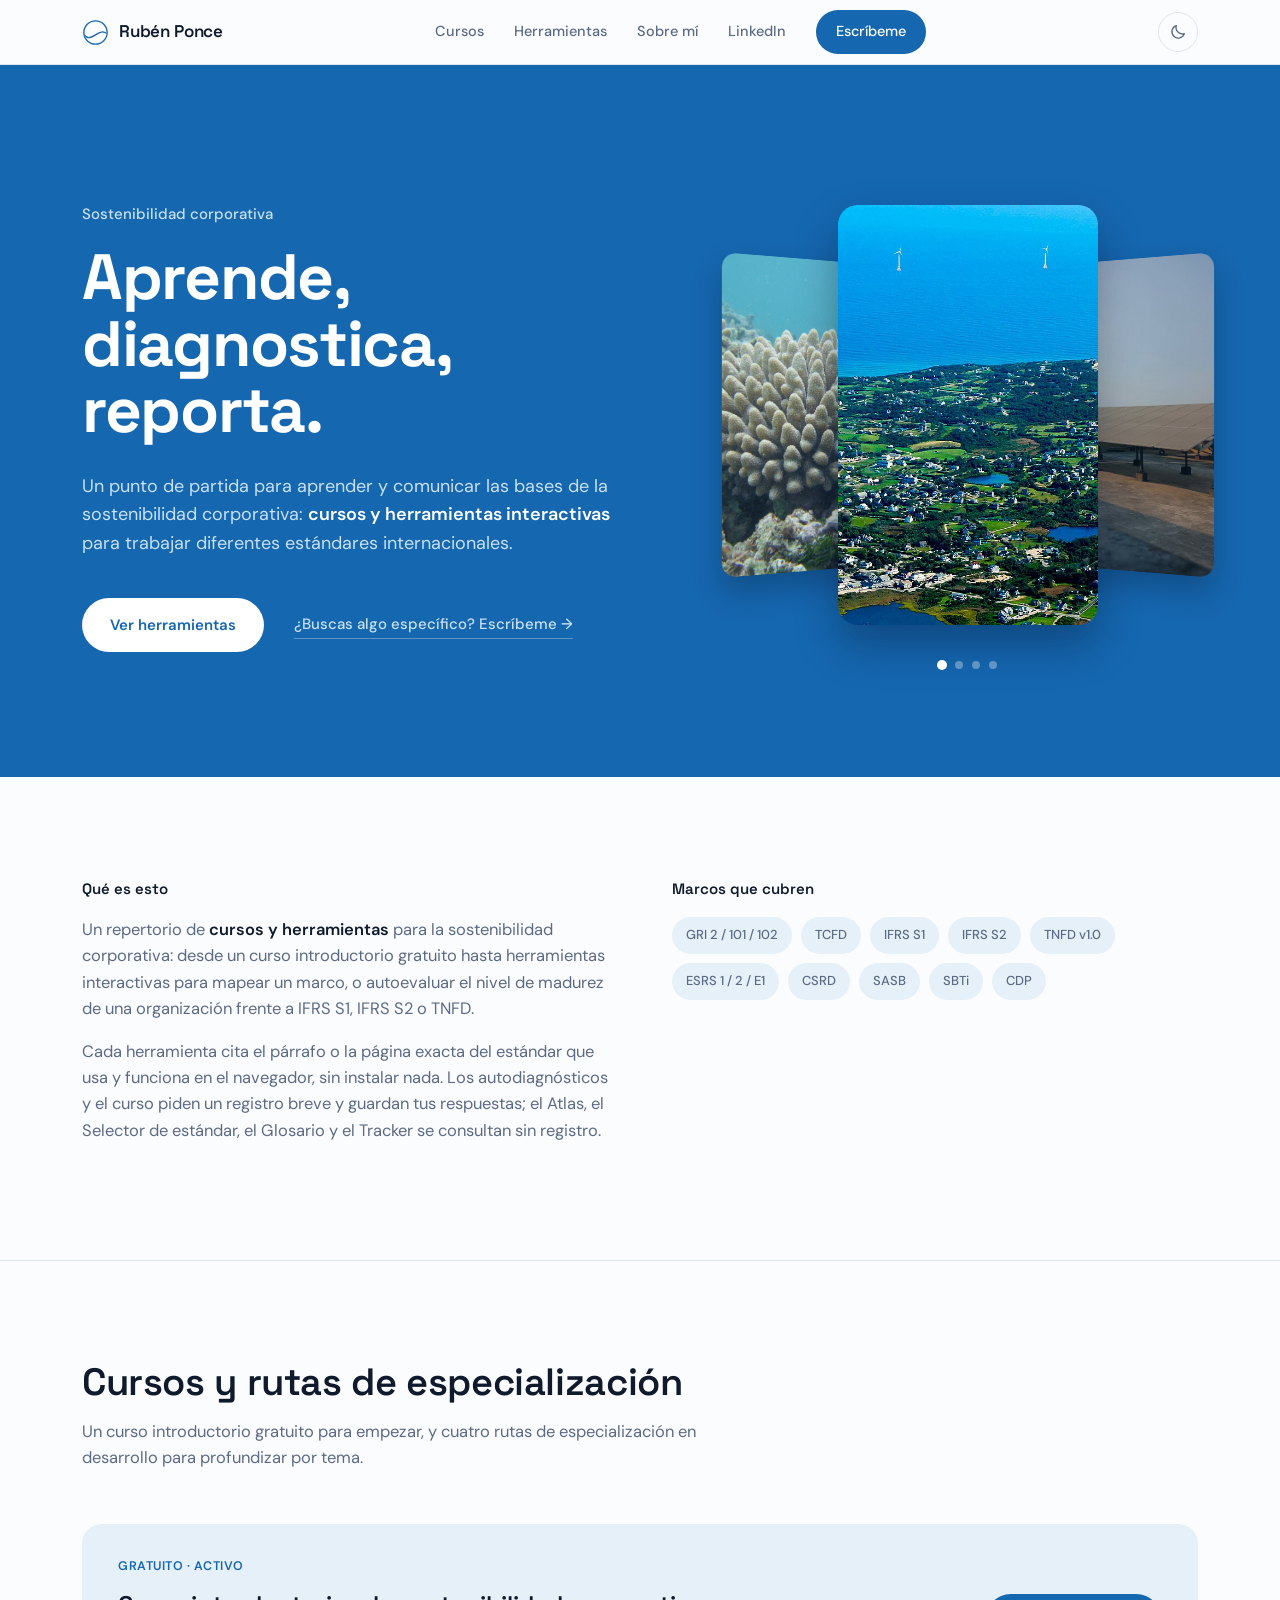
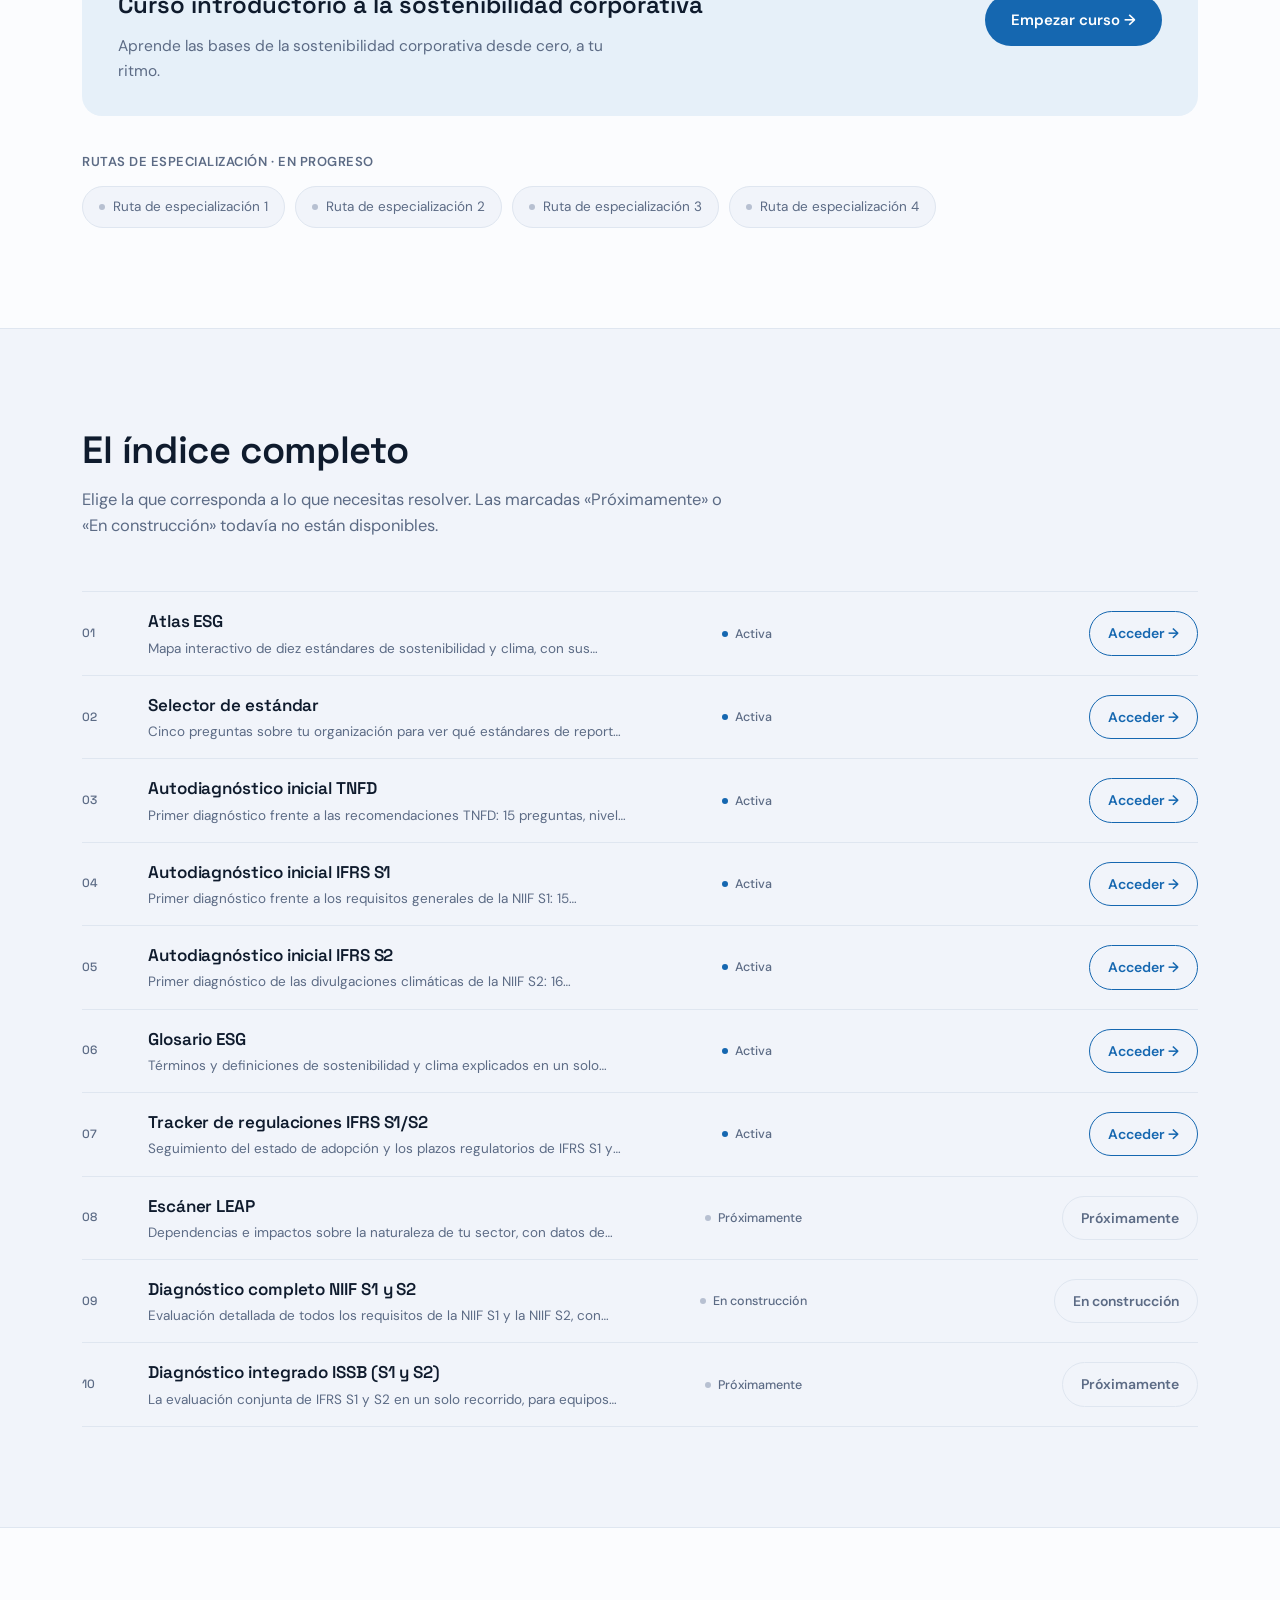
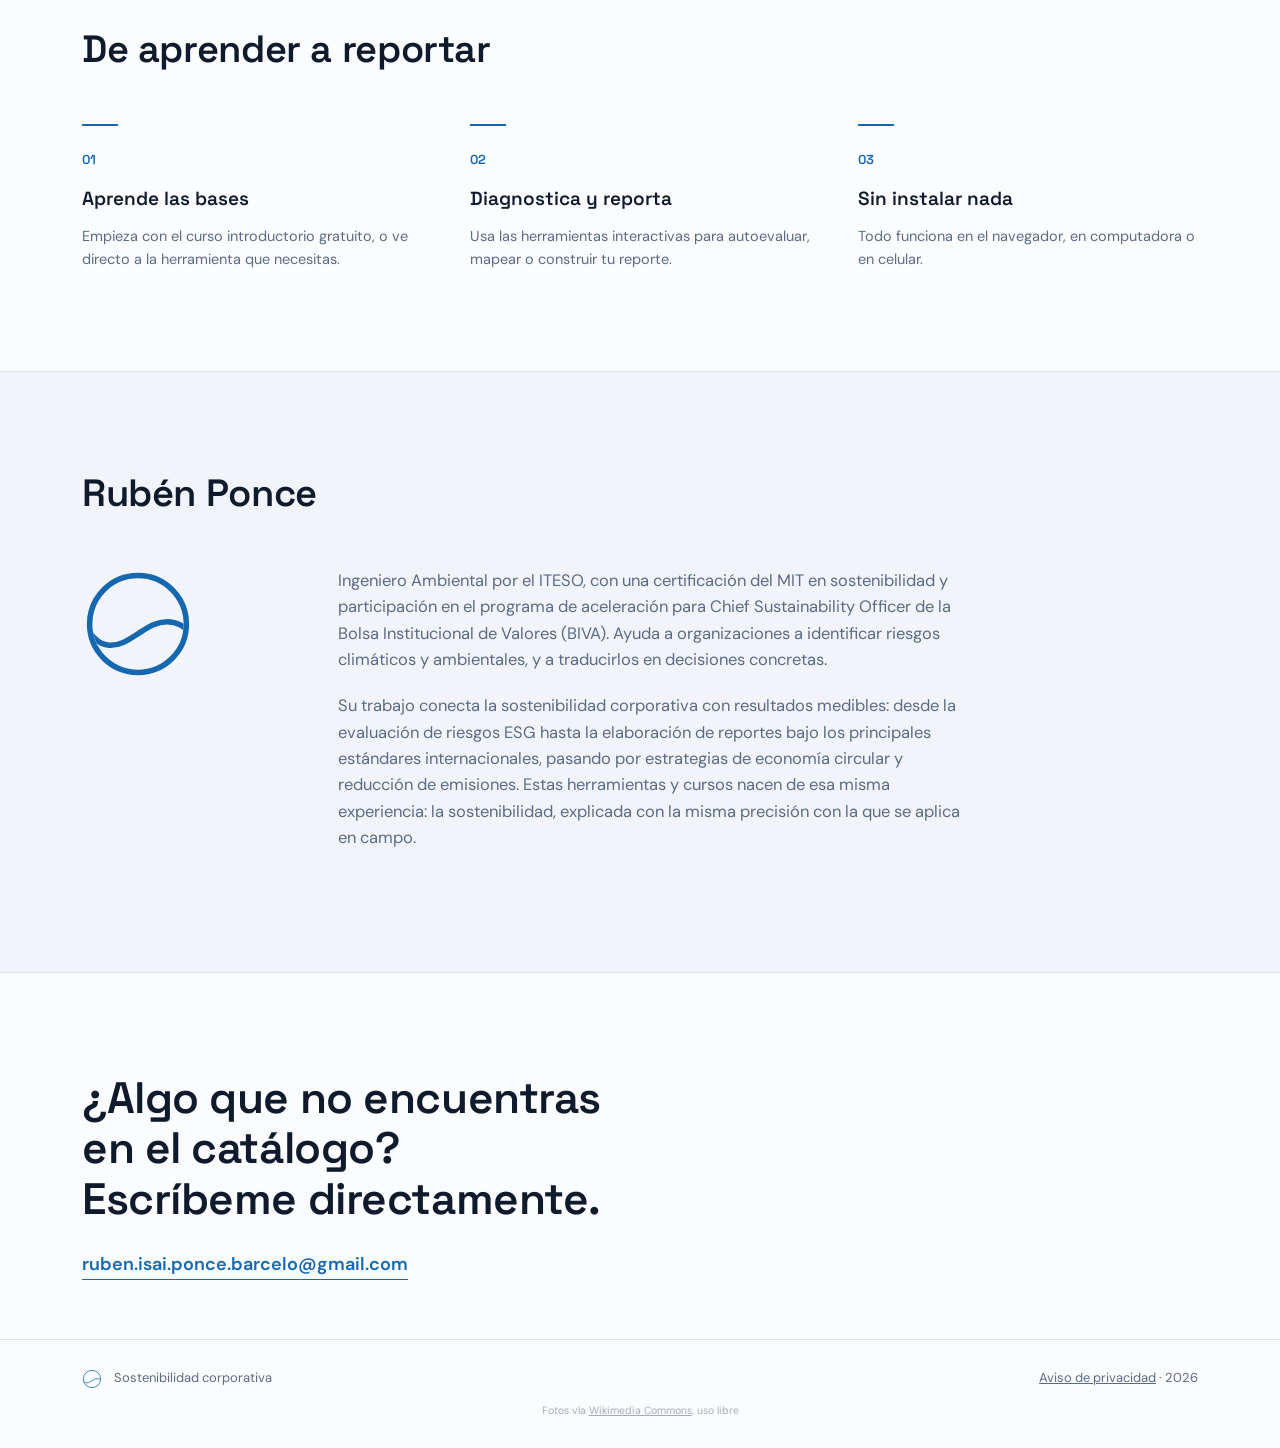
==== commit 3e4b7666: "Selector de estándar, catálogo de 10 herramientas en la landing y aviso de privacidad en el pie - Nu" ====
--- a/index.html
+++ b/index.html
@@ -489,6 +489,7 @@
     margin:14px 0 0;
   }
   .photo-credit a{color:inherit;}
+  .footer-link{color:inherit;}
 
 
   /* ===== MODO OSCURO (lo activa assets/marca/tema.js) ===== */
@@ -585,7 +586,7 @@
         <div>
           <h3>Qué es esto</h3>
           <p>Un repertorio de <strong>cursos y herramientas</strong> para la sostenibilidad corporativa: desde un curso introductorio gratuito hasta herramientas interactivas para mapear un marco, o autoevaluar el nivel de madurez de una organización frente a IFRS S1, IFRS S2 o TNFD.</p>
-          <p>Cada herramienta cita el párrafo o la página exacta del estándar que usa y funciona en el navegador, sin instalar nada. Los autodiagnósticos y el curso piden un registro breve y guardan tus respuestas; el Atlas, el Glosario y el Tracker se consultan sin registro.</p>
+          <p>Cada herramienta cita el párrafo o la página exacta del estándar que usa y funciona en el navegador, sin instalar nada. Los autodiagnósticos y el curso piden un registro breve y guardan tus respuestas; el Atlas, el Selector de estándar, el Glosario y el Tracker se consultan sin registro.</p>
         </div>
         <div>
           <h3>Marcos que cubren</h3>
@@ -638,7 +639,7 @@
     <div class="wrap">
       <div class="section-head">
         <h2>El índice completo</h2>
-        <p>Elige la que corresponda a lo que necesitas resolver. Las marcadas "Próximamente" están en construcción.</p>
+        <p>Elige la que corresponda a lo que necesitas resolver. Las marcadas «Próximamente» o «En construcción» todavía no están disponibles.</p>
       </div>
 
       <div class="tool-index">
@@ -660,54 +661,66 @@
         <div class="tool-card">
           <span class="tool-num">02</span>
           <div class="tool-main">
-            <h3>Autodiagnóstico TNFD v1.0</h3>
-            <p>Evalúa el nivel de madurez frente a las recomendaciones TNFD, con plan de acción y cita exacta por pilar.</p>
+            <h3>Selector de estándar</h3>
+            <p>Cinco preguntas sobre tu organización para ver qué estándares de reporte te exigen o te convienen: NIIF S1 y S2, GRI, ESRS, TNFD, CDP y Protocolo de GEI, con la fuente oficial de cada uno.</p>
           </div>
           <div class="tool-meta">
             <span class="status-dot">Activa</span>
           </div>
-          <a href="herramientas/diagnostico-tnfd/" class="tool-cta">Acceder →</a>
+          <a href="herramientas/selector-estandar/" class="tool-cta">Acceder →</a>
         </div>
 
         <div class="tool-card">
           <span class="tool-num">03</span>
           <div class="tool-main">
-            <h3>Autodiagnóstico IFRS S1</h3>
-            <p>Revisión de los requisitos generales de divulgación de sostenibilidad, con priorización de brechas y plan de acción por párrafo.</p>
+            <h3>Autodiagnóstico inicial TNFD</h3>
+            <p>Primer diagnóstico frente a las recomendaciones TNFD: 15 preguntas, nivel por pilar y un primer paso para cada uno, con la cita de cada recomendación.</p>
           </div>
           <div class="tool-meta">
             <span class="status-dot">Activa</span>
           </div>
-          <a href="herramientas/diagnostico-s1/" class="tool-cta">Acceder →</a>
+          <a href="herramientas/diagnostico-tnfd/" class="tool-cta">Acceder →</a>
         </div>
 
         <div class="tool-card">
           <span class="tool-num">04</span>
           <div class="tool-main">
-            <h3>Autodiagnóstico IFRS S2</h3>
-            <p>Diagnóstico de las divulgaciones relacionadas con el clima bajo IFRS S2: escenarios, emisiones y objetivos, con plan de acción por prioridad.</p>
+            <h3>Autodiagnóstico inicial IFRS S1</h3>
+            <p>Primer diagnóstico frente a los requisitos generales de la NIIF S1: 15 preguntas, nivel por pilar y primeros pasos, con la cita de cada párrafo.</p>
           </div>
           <div class="tool-meta">
             <span class="status-dot">Activa</span>
           </div>
-          <a href="herramientas/diagnostico-s2/" class="tool-cta">Acceder →</a>
+          <a href="herramientas/diagnostico-s1/" class="tool-cta">Acceder →</a>
         </div>
 
         <div class="tool-card">
           <span class="tool-num">05</span>
           <div class="tool-main">
-            <h3>Glosario ESG</h3>
-            <p>Términos y definiciones de sostenibilidad y clima explicados en un solo lugar, con referencia cruzada a los estándares donde aparecen.</p>
+            <h3>Autodiagnóstico inicial IFRS S2</h3>
+            <p>Primer diagnóstico de las divulgaciones climáticas de la NIIF S2: 16 preguntas sobre gobierno, escenarios, emisiones y objetivos, con primeros pasos.</p>
           </div>
           <div class="tool-meta">
             <span class="status-dot">Activa</span>
           </div>
-          <a href="herramientas/glosario-esg/" class="tool-cta">Acceder →</a>
+          <a href="herramientas/diagnostico-s2/" class="tool-cta">Acceder →</a>
         </div>
 
         <div class="tool-card">
           <span class="tool-num">06</span>
           <div class="tool-main">
+            <h3>Glosario ESG</h3>
+            <p>Términos y definiciones de sostenibilidad y clima explicados en un solo lugar, con referencia cruzada a los estándares donde aparecen.</p>
+          </div>
+          <div class="tool-meta">
+            <span class="status-dot">Activa</span>
+          </div>
+          <a href="herramientas/glosario-esg/" class="tool-cta">Acceder →</a>
+        </div>
+
+        <div class="tool-card">
+          <span class="tool-num">07</span>
+          <div class="tool-main">
             <h3>Tracker de regulaciones IFRS S1/S2</h3>
             <p>Seguimiento del estado de adopción y los plazos regulatorios de IFRS S1 y S2 por jurisdicción.</p>
           </div>
@@ -718,7 +731,31 @@
         </div>
 
         <div class="tool-card">
-          <span class="tool-num">07</span>
+          <span class="tool-num">08</span>
+          <div class="tool-main">
+            <h3>Escáner LEAP</h3>
+            <p>Dependencias e impactos sobre la naturaleza de tu sector, con datos de ENCORE, y la fase del enfoque LEAP de TNFD en la que estás.</p>
+          </div>
+          <div class="tool-meta">
+            <span class="status-dot soon">Próximamente</span>
+          </div>
+          <span class="tool-cta disabled" aria-disabled="true">Próximamente</span>
+        </div>
+
+        <div class="tool-card">
+          <span class="tool-num">09</span>
+          <div class="tool-main">
+            <h3>Diagnóstico completo NIIF S1 y S2</h3>
+            <p>Evaluación detallada de todos los requisitos de la NIIF S1 y la NIIF S2, con hoja de ruta para cerrar cada brecha.</p>
+          </div>
+          <div class="tool-meta">
+            <span class="status-dot soon">En construcción</span>
+          </div>
+          <span class="tool-cta disabled" aria-disabled="true">En construcción</span>
+        </div>
+
+        <div class="tool-card">
+          <span class="tool-num">10</span>
           <div class="tool-main">
             <h3>Diagnóstico integrado ISSB (S1 y S2)</h3>
             <p>La evaluación conjunta de IFRS S1 y S2 en un solo recorrido, para equipos que reportan ambos estándares a la vez.</p>
@@ -793,7 +830,7 @@
       <img src="assets/marca/isotipo-azul.svg" alt="Rubén Ponce" class="footer-logo">
       <span class="footer-note">Sostenibilidad corporativa</span>
     </div>
-    <span class="footer-note" id="year"></span>
+    <span class="footer-note"><a href="privacidad/" class="footer-link">Aviso de privacidad</a> · <span id="year"></span></span>
   </div>
   <p class="photo-credit">Fotos vía <a href="https://commons.wikimedia.org" target="_blank" rel="noopener">Wikimedia Commons</a>, uso libre</p>
 </footer>
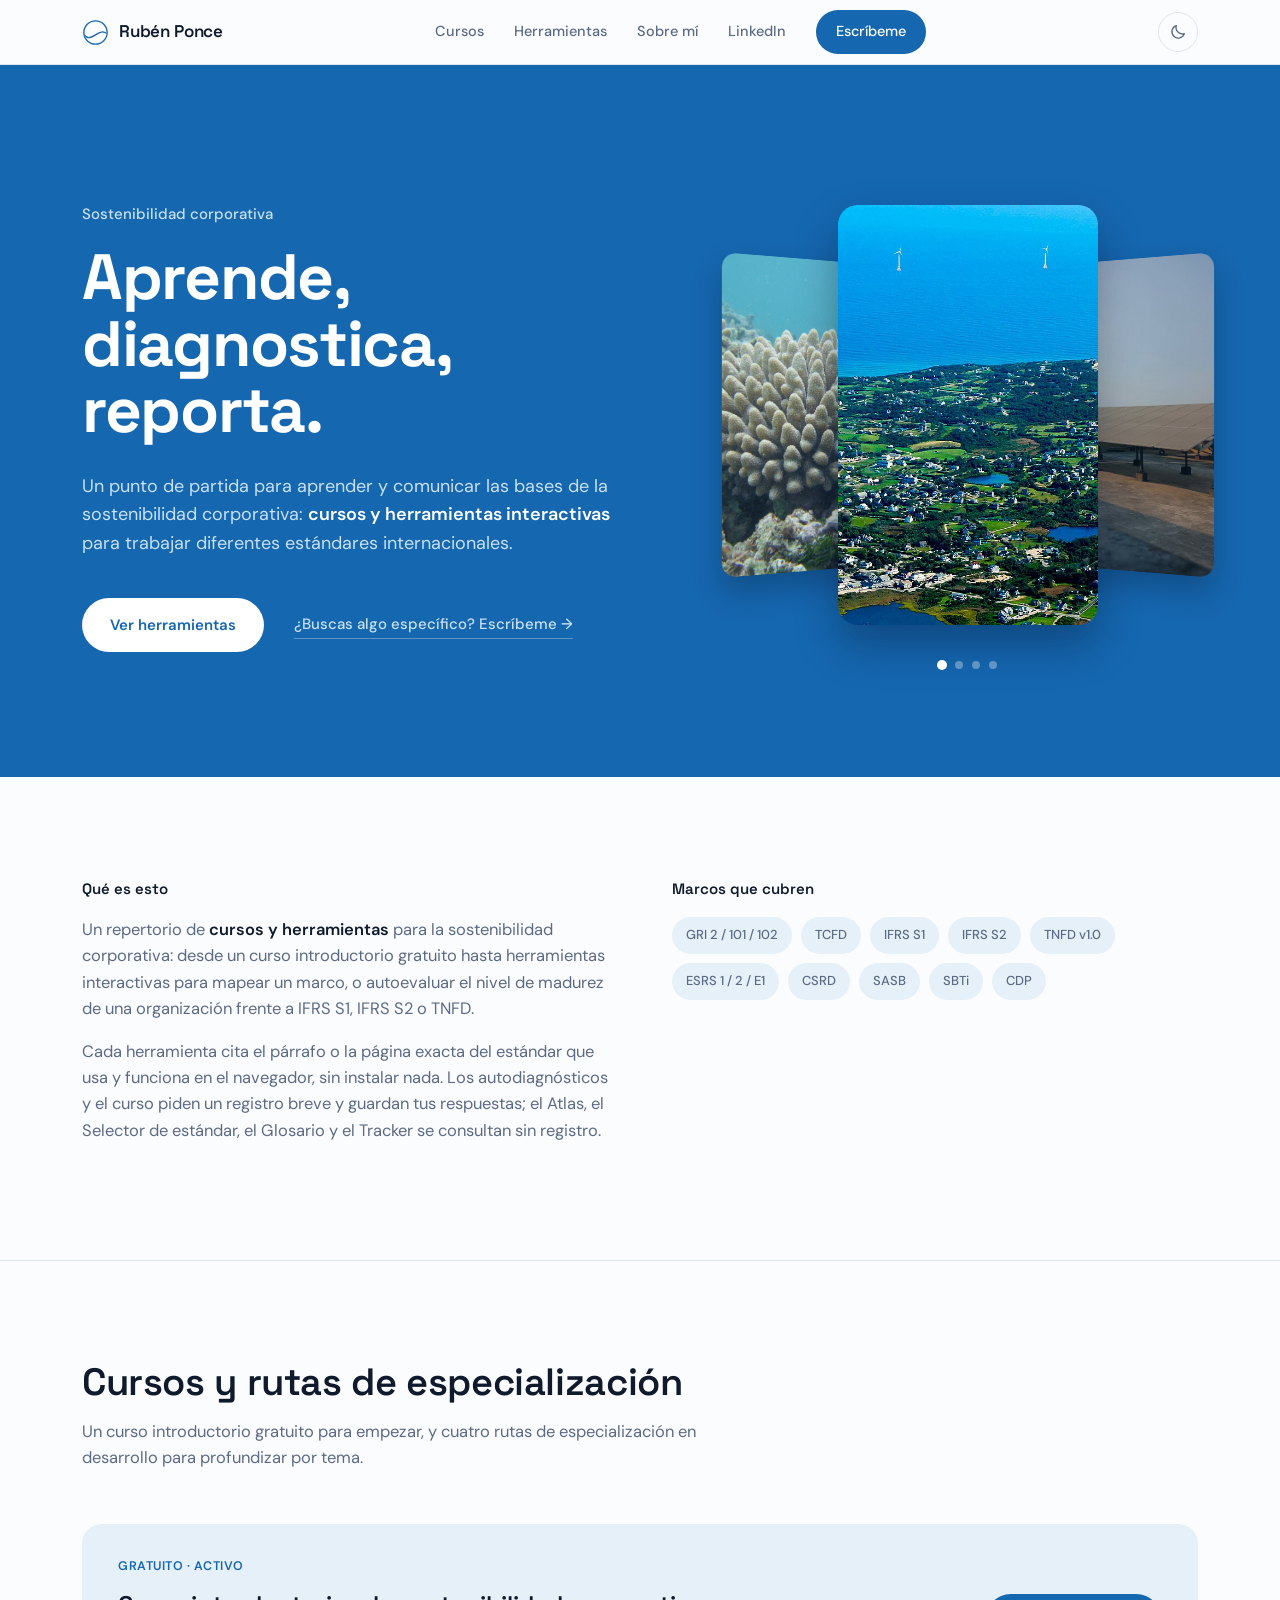
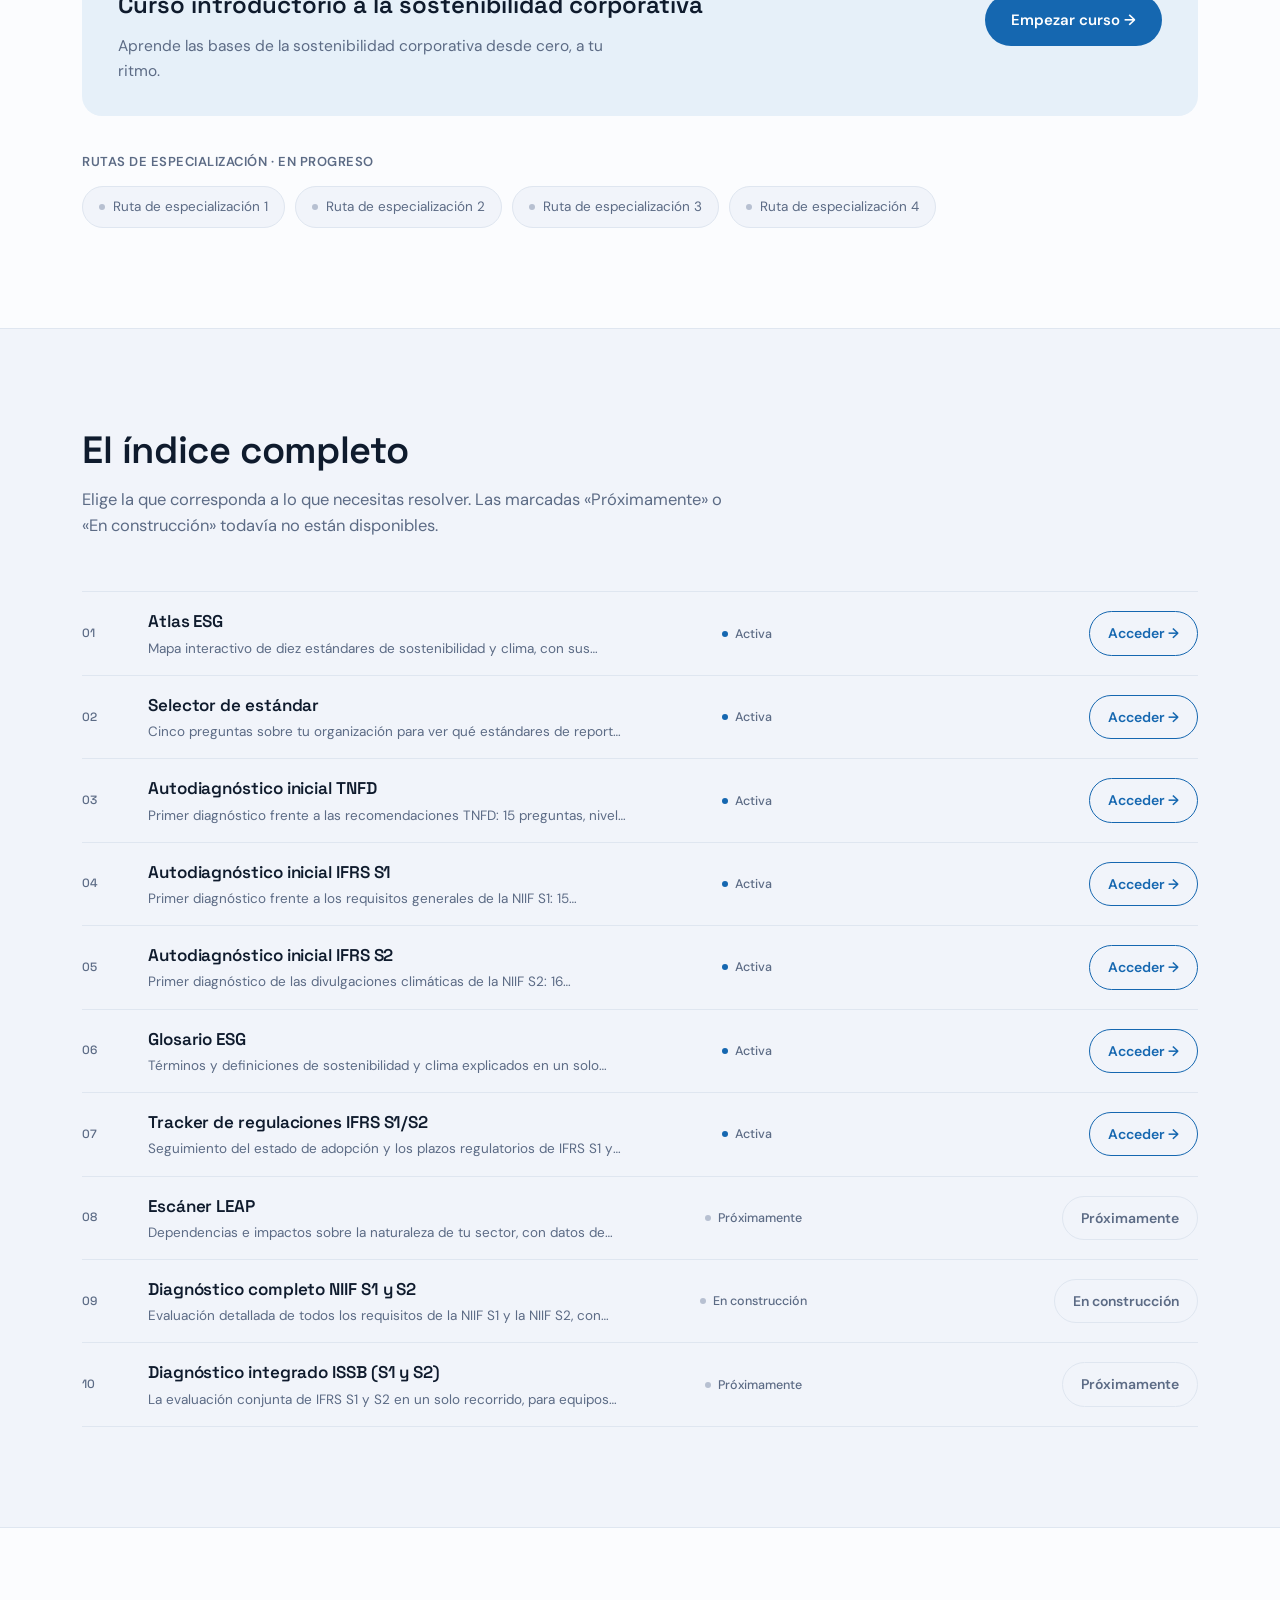
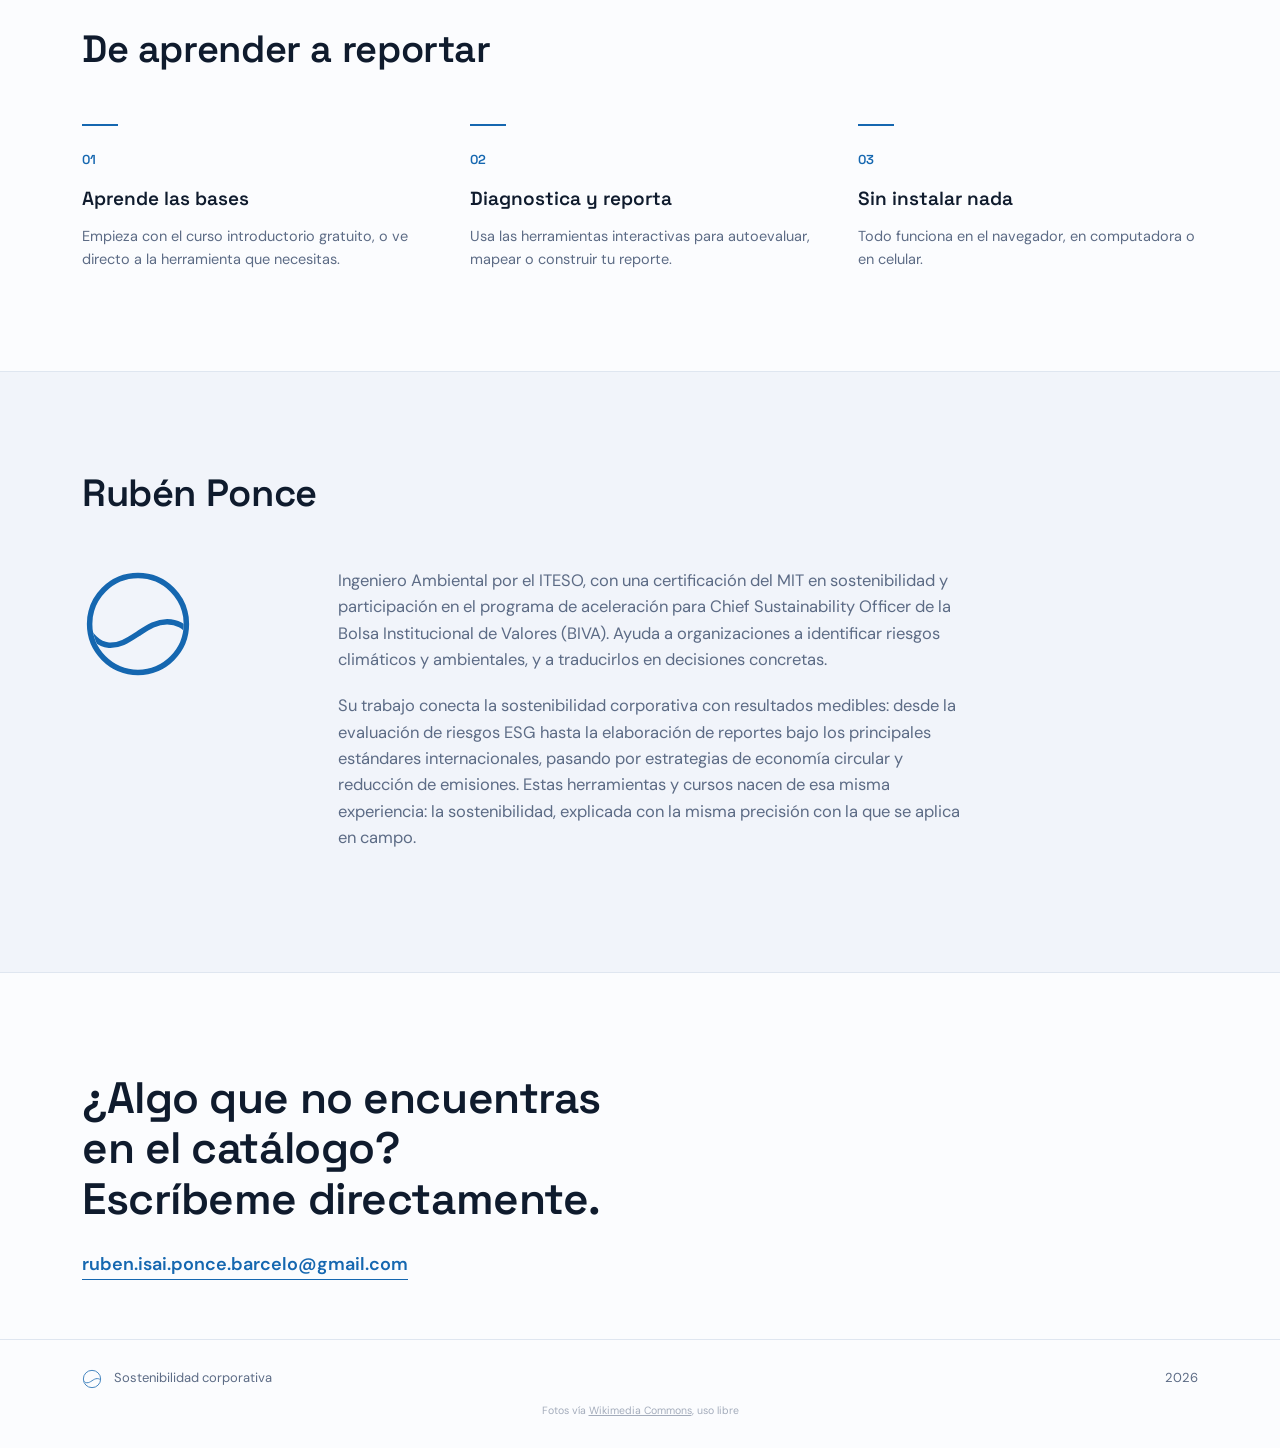
==== commit 0b22a981: "Sustituye la página de aviso de privacidad por un descargo discreto al fondo de cada herramienta Sin" ====
--- a/index.html
+++ b/index.html
@@ -489,7 +489,6 @@
     margin:14px 0 0;
   }
   .photo-credit a{color:inherit;}
-  .footer-link{color:inherit;}
 
 
   /* ===== MODO OSCURO (lo activa assets/marca/tema.js) ===== */
@@ -830,7 +829,7 @@
       <img src="assets/marca/isotipo-azul.svg" alt="Rubén Ponce" class="footer-logo">
       <span class="footer-note">Sostenibilidad corporativa</span>
     </div>
-    <span class="footer-note"><a href="privacidad/" class="footer-link">Aviso de privacidad</a> · <span id="year"></span></span>
+    <span class="footer-note" id="year"></span>
   </div>
   <p class="photo-credit">Fotos vía <a href="https://commons.wikimedia.org" target="_blank" rel="noopener">Wikimedia Commons</a>, uso libre</p>
 </footer>
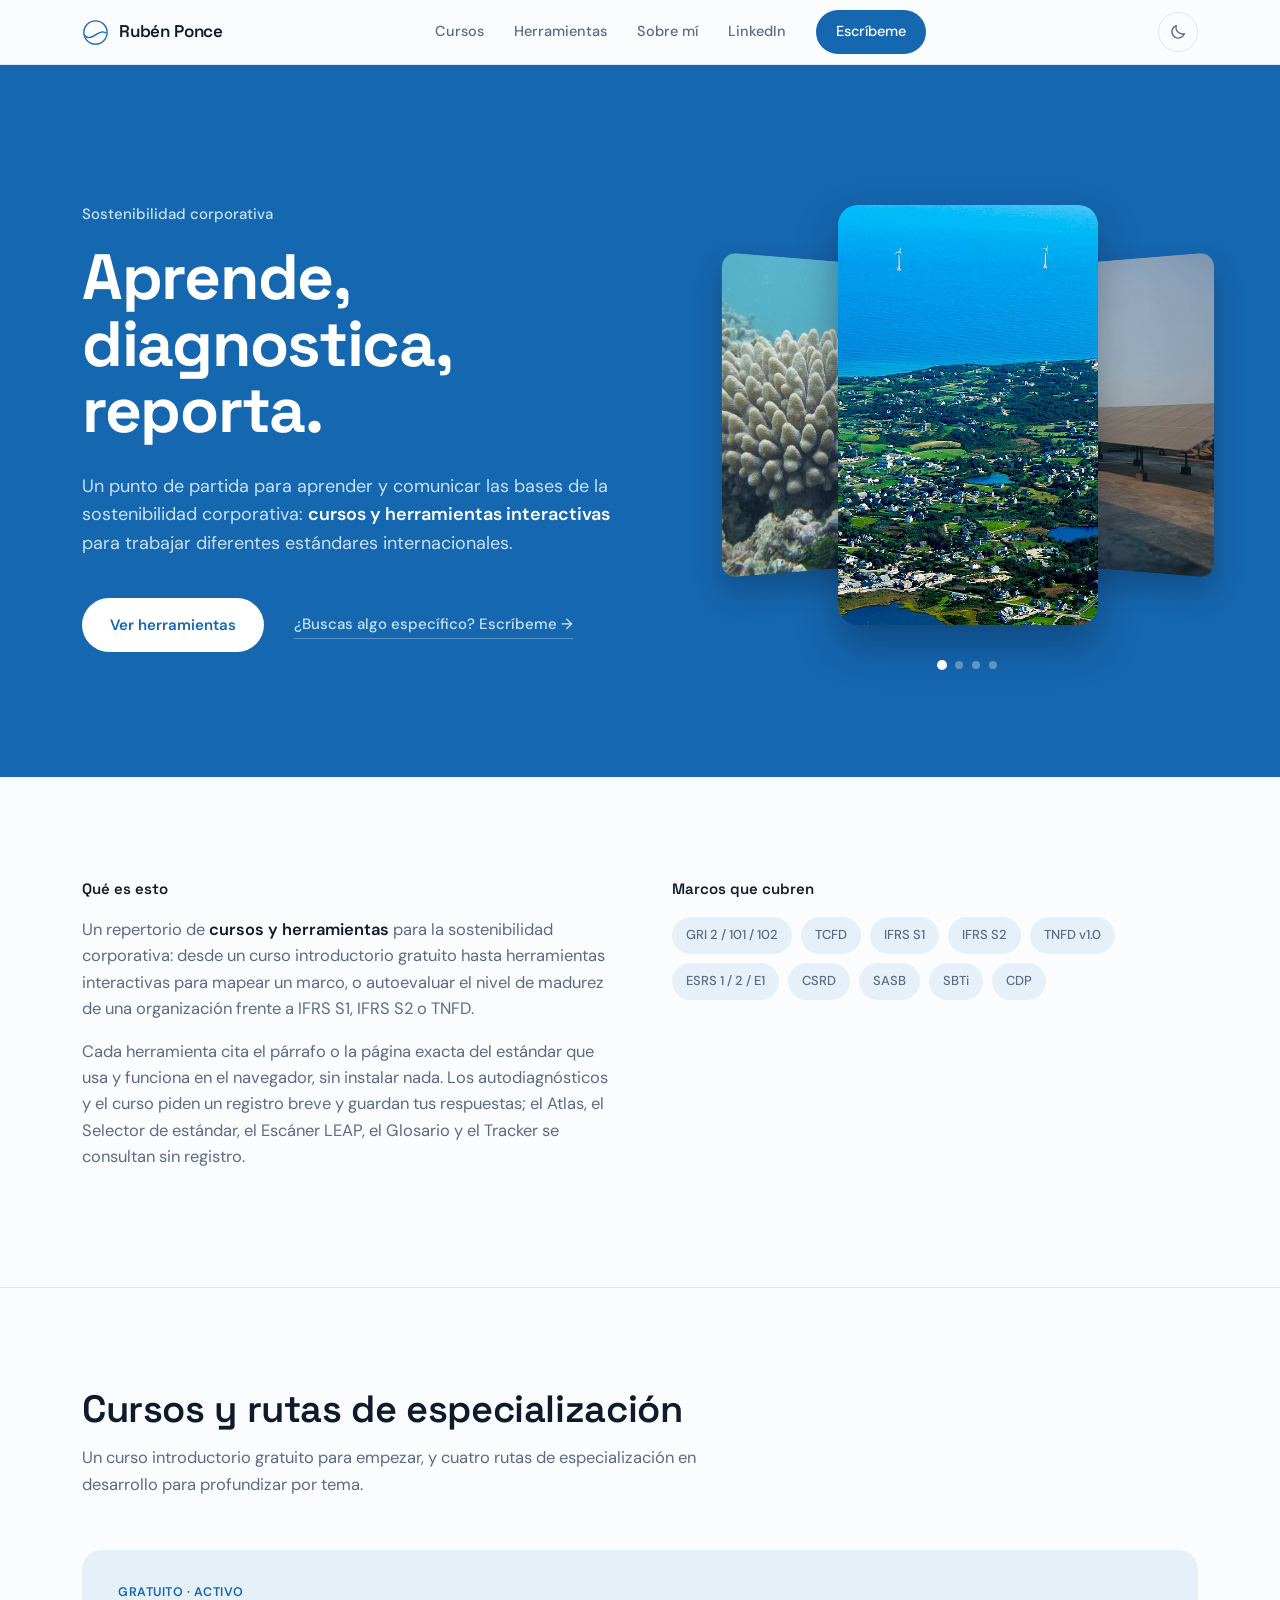
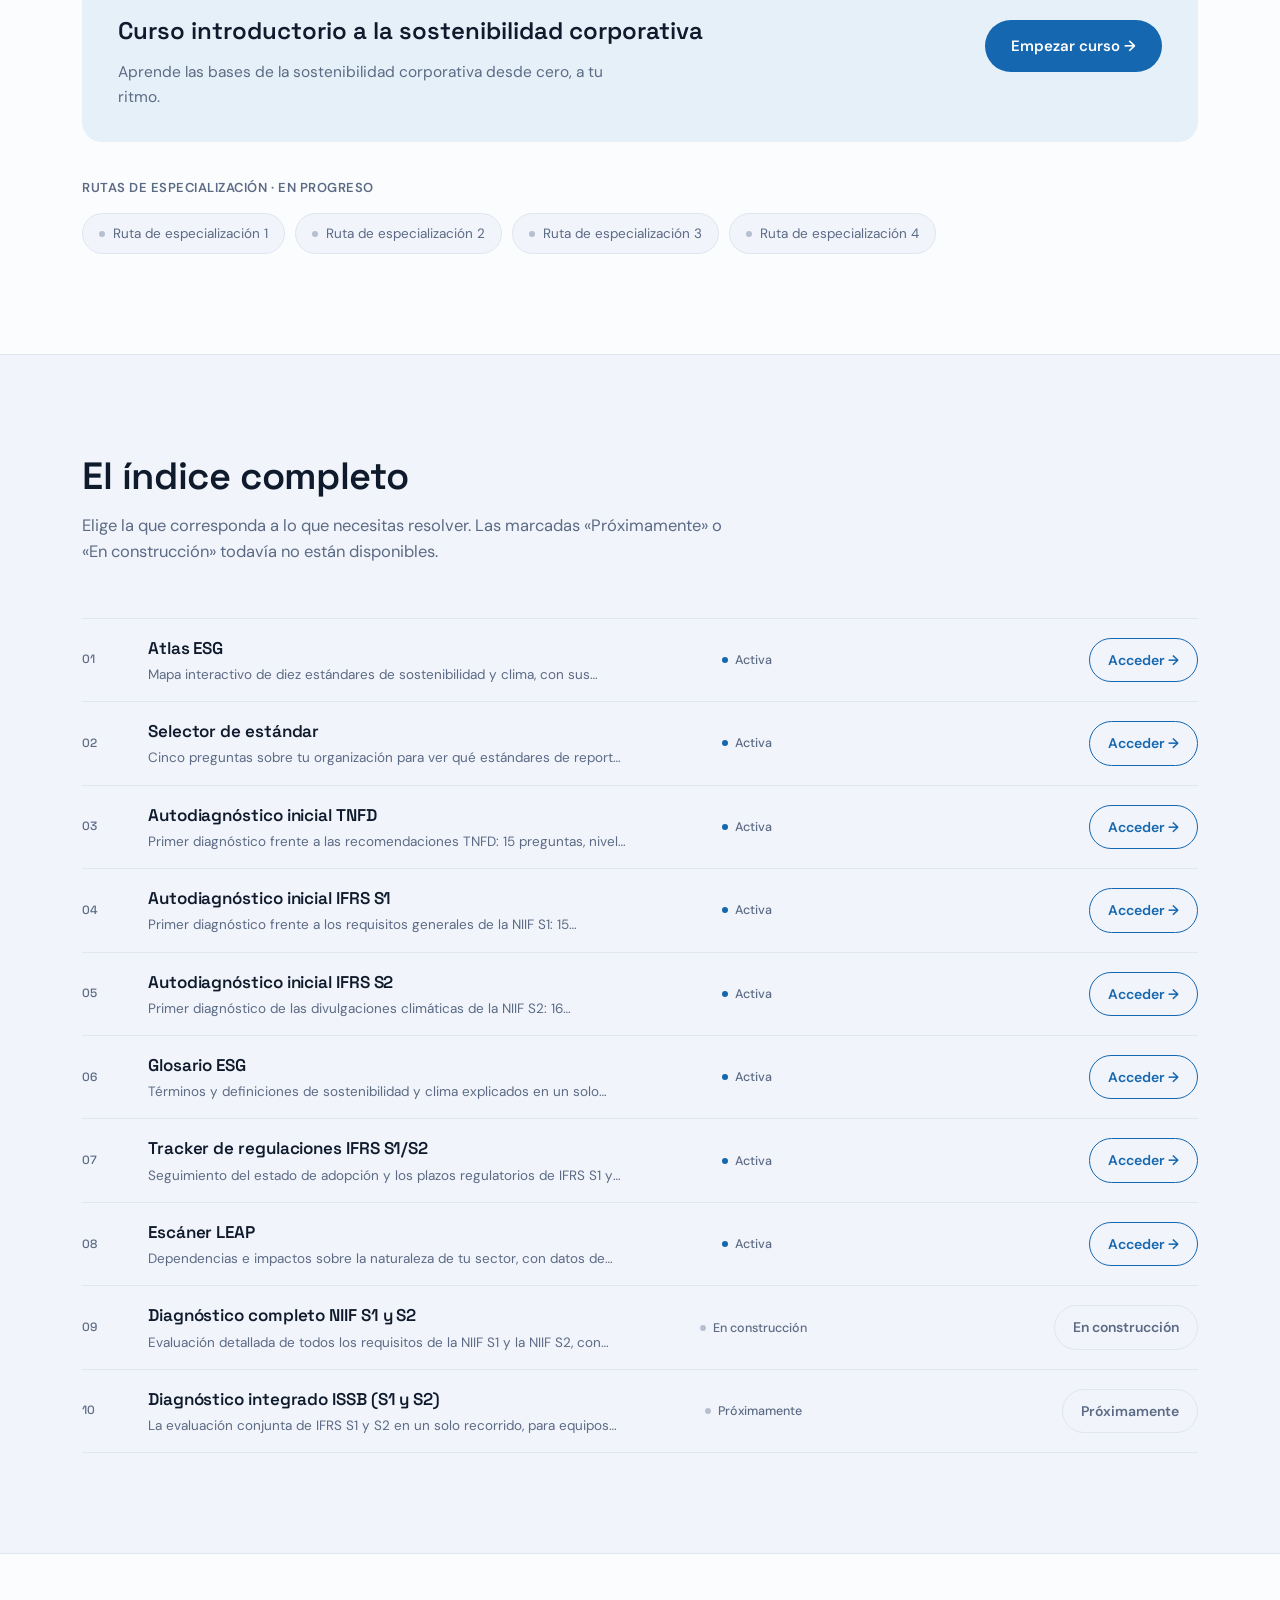
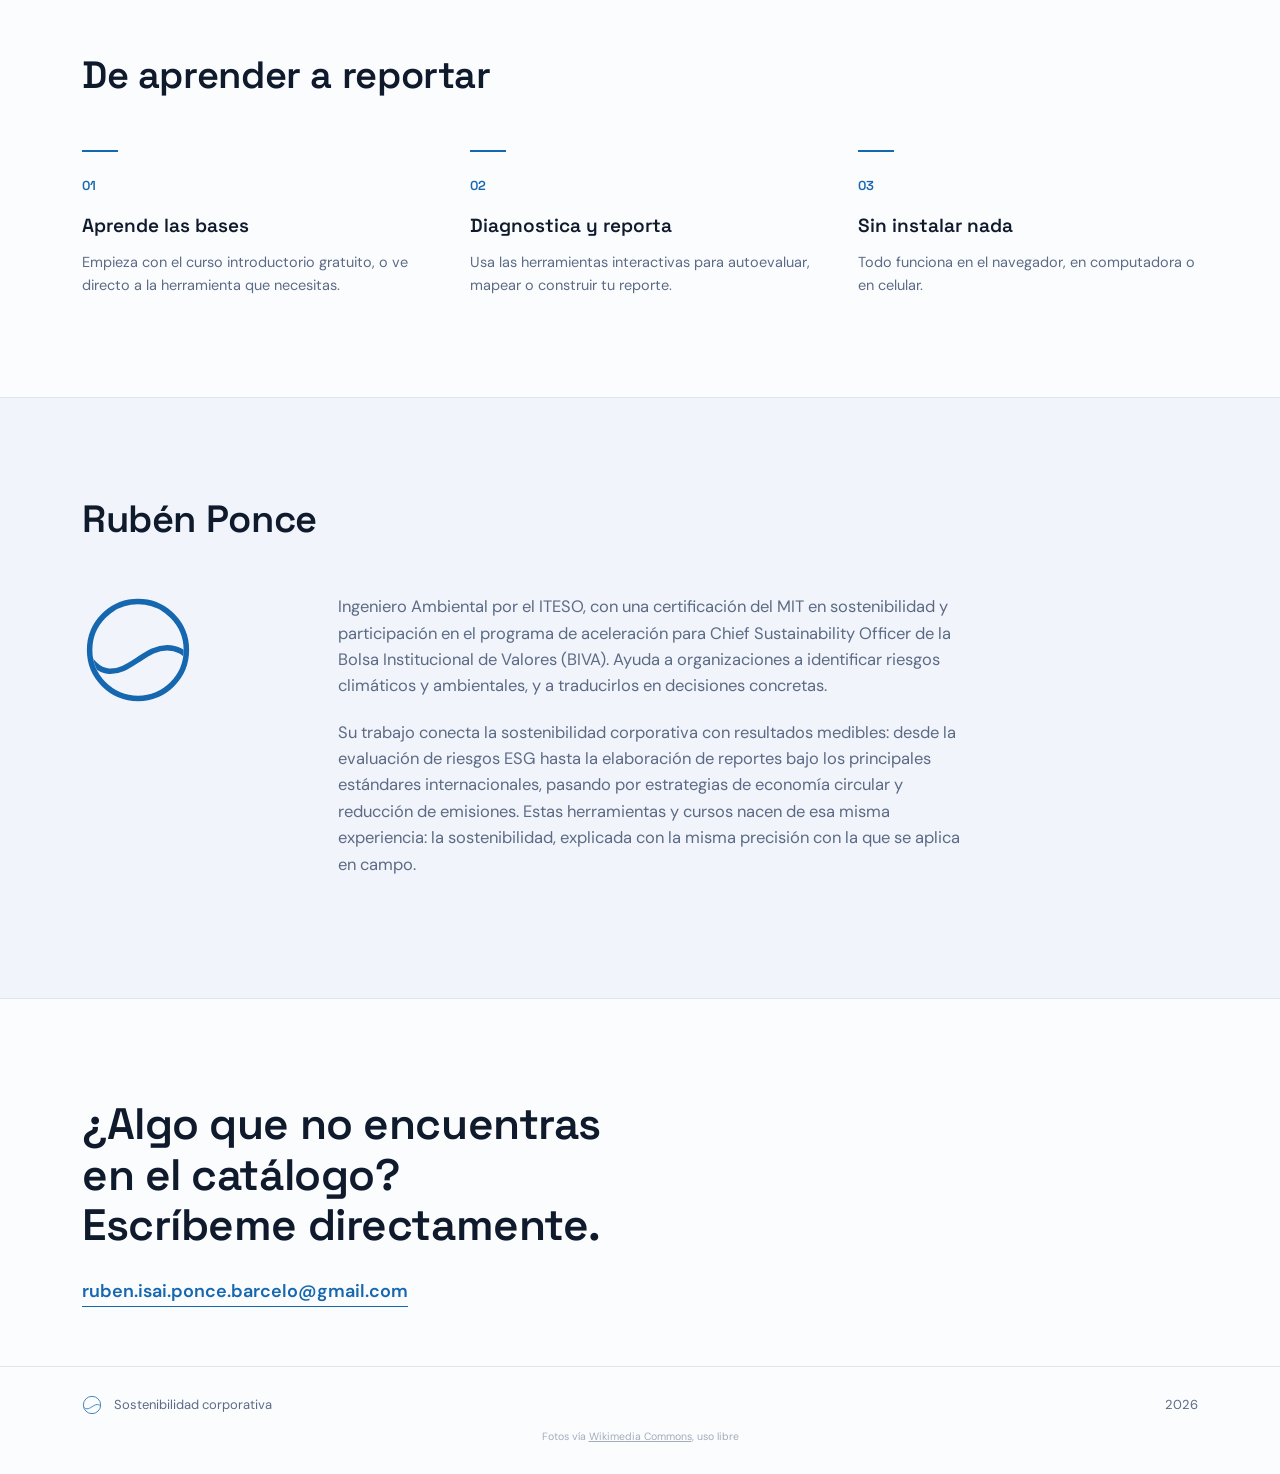
==== commit 238d5d58: "Escáner LEAP con datos de ENCORE (versión de mayo de 2026) y activo en la landing - 20 sectores gene" ====
--- a/index.html
+++ b/index.html
@@ -585,7 +585,7 @@
         <div>
           <h3>Qué es esto</h3>
           <p>Un repertorio de <strong>cursos y herramientas</strong> para la sostenibilidad corporativa: desde un curso introductorio gratuito hasta herramientas interactivas para mapear un marco, o autoevaluar el nivel de madurez de una organización frente a IFRS S1, IFRS S2 o TNFD.</p>
-          <p>Cada herramienta cita el párrafo o la página exacta del estándar que usa y funciona en el navegador, sin instalar nada. Los autodiagnósticos y el curso piden un registro breve y guardan tus respuestas; el Atlas, el Selector de estándar, el Glosario y el Tracker se consultan sin registro.</p>
+          <p>Cada herramienta cita el párrafo o la página exacta del estándar que usa y funciona en el navegador, sin instalar nada. Los autodiagnósticos y el curso piden un registro breve y guardan tus respuestas; el Atlas, el Selector de estándar, el Escáner LEAP, el Glosario y el Tracker se consultan sin registro.</p>
         </div>
         <div>
           <h3>Marcos que cubren</h3>
@@ -736,9 +736,9 @@
             <p>Dependencias e impactos sobre la naturaleza de tu sector, con datos de ENCORE, y la fase del enfoque LEAP de TNFD en la que estás.</p>
           </div>
           <div class="tool-meta">
-            <span class="status-dot soon">Próximamente</span>
-          </div>
-          <span class="tool-cta disabled" aria-disabled="true">Próximamente</span>
+            <span class="status-dot">Activa</span>
+          </div>
+          <a href="herramientas/escaner-leap/" class="tool-cta">Acceder →</a>
         </div>
 
         <div class="tool-card">
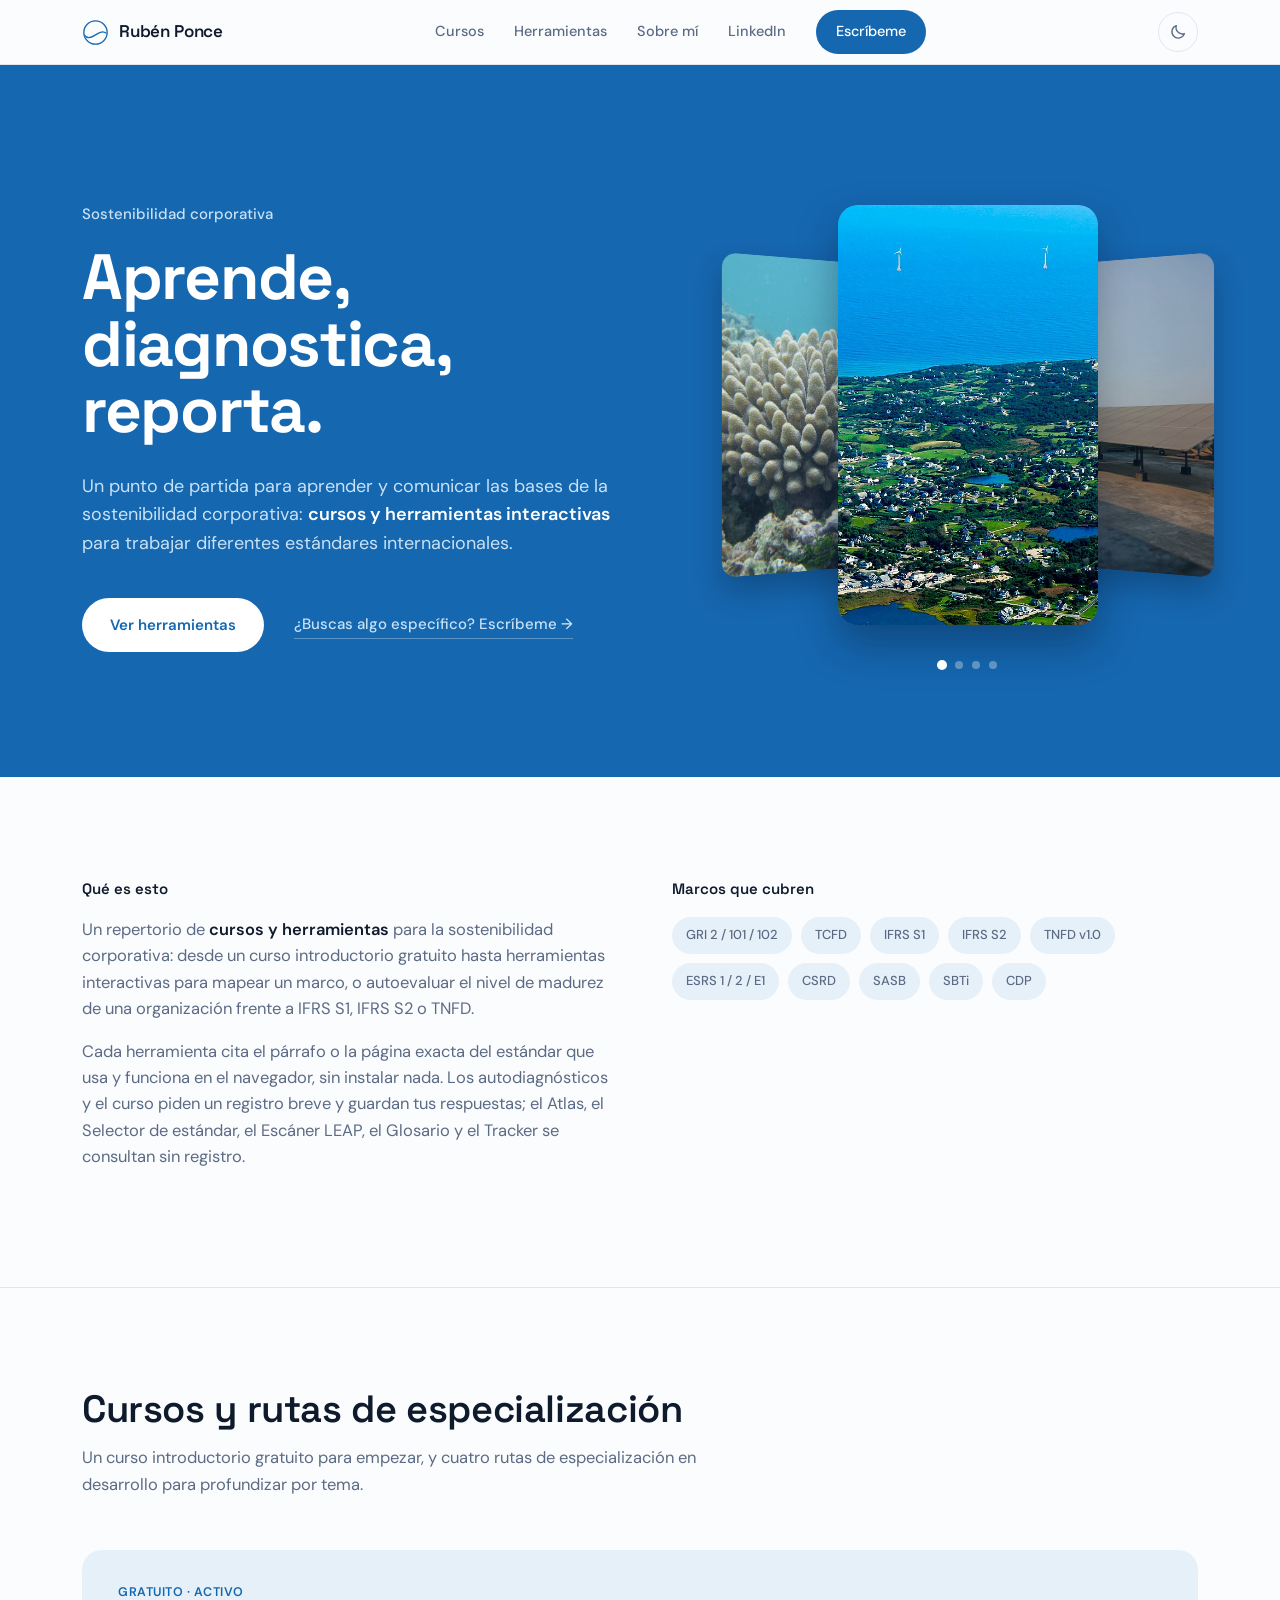
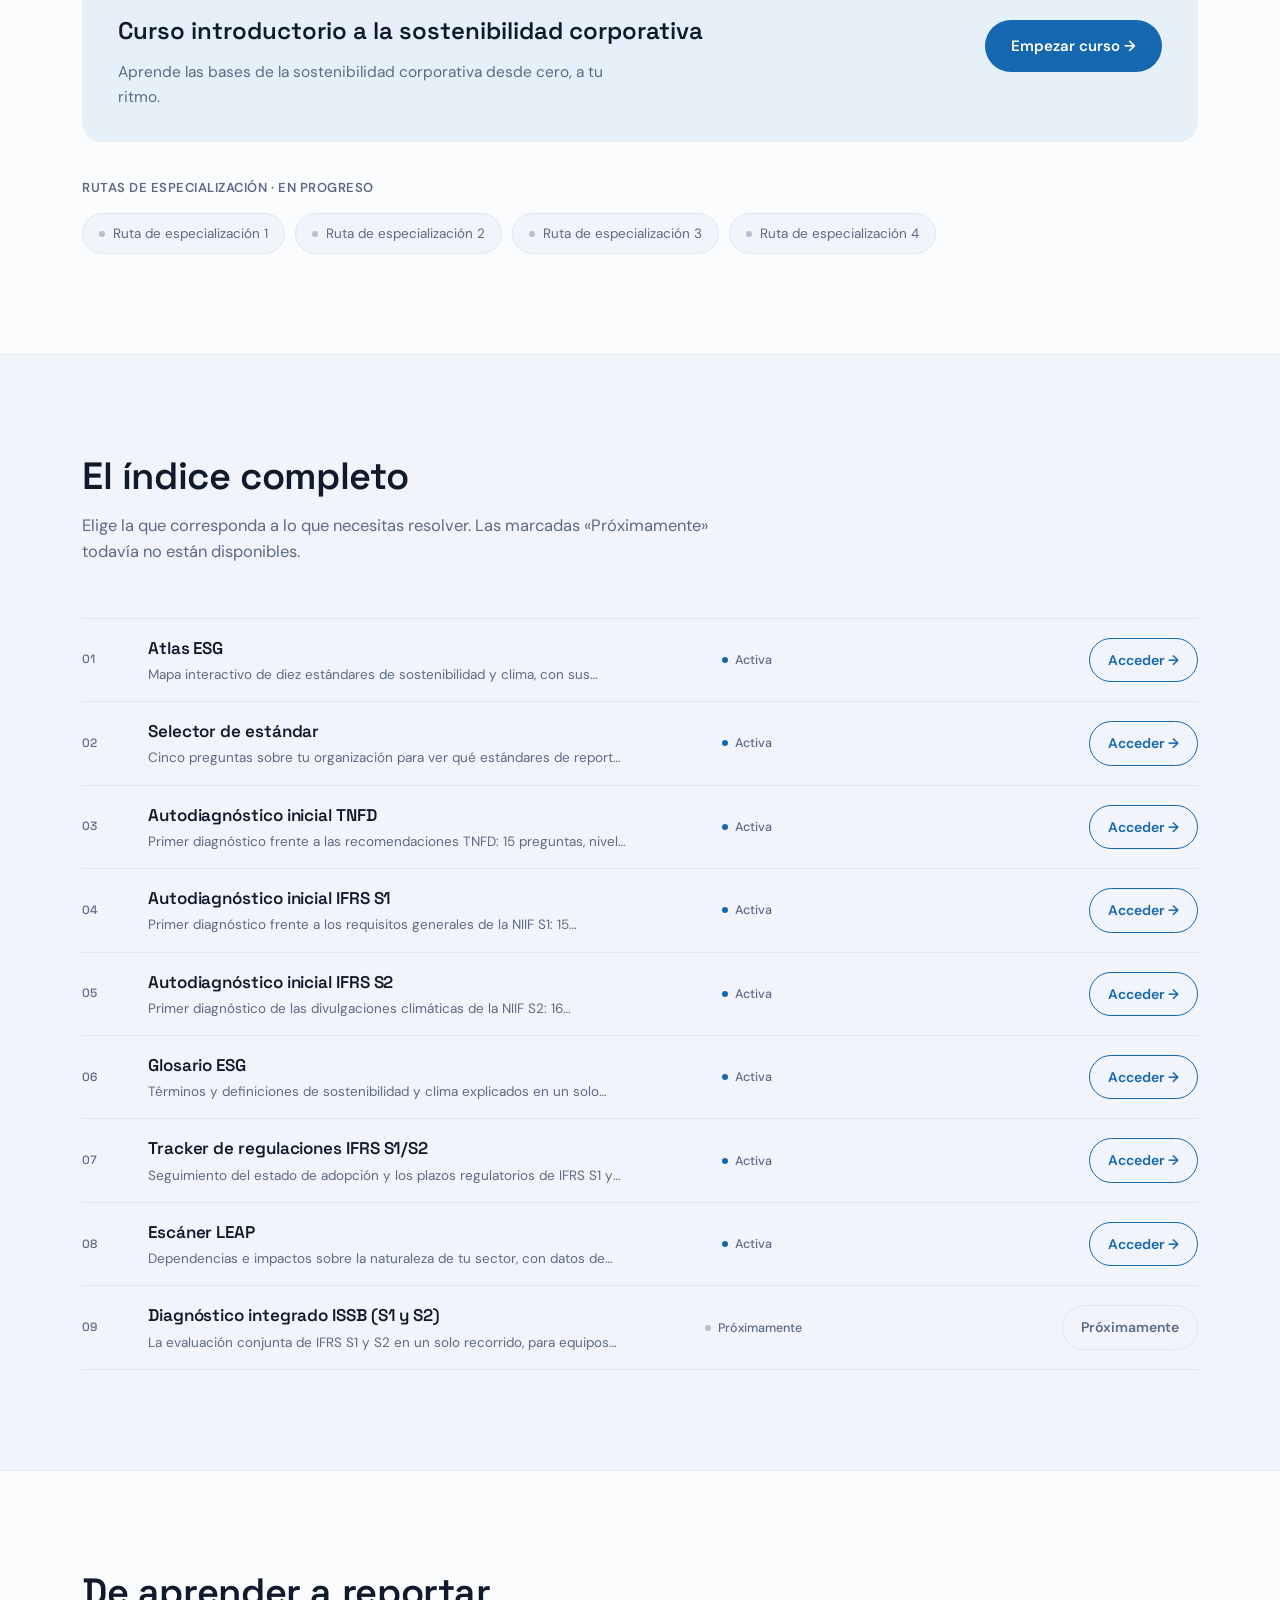
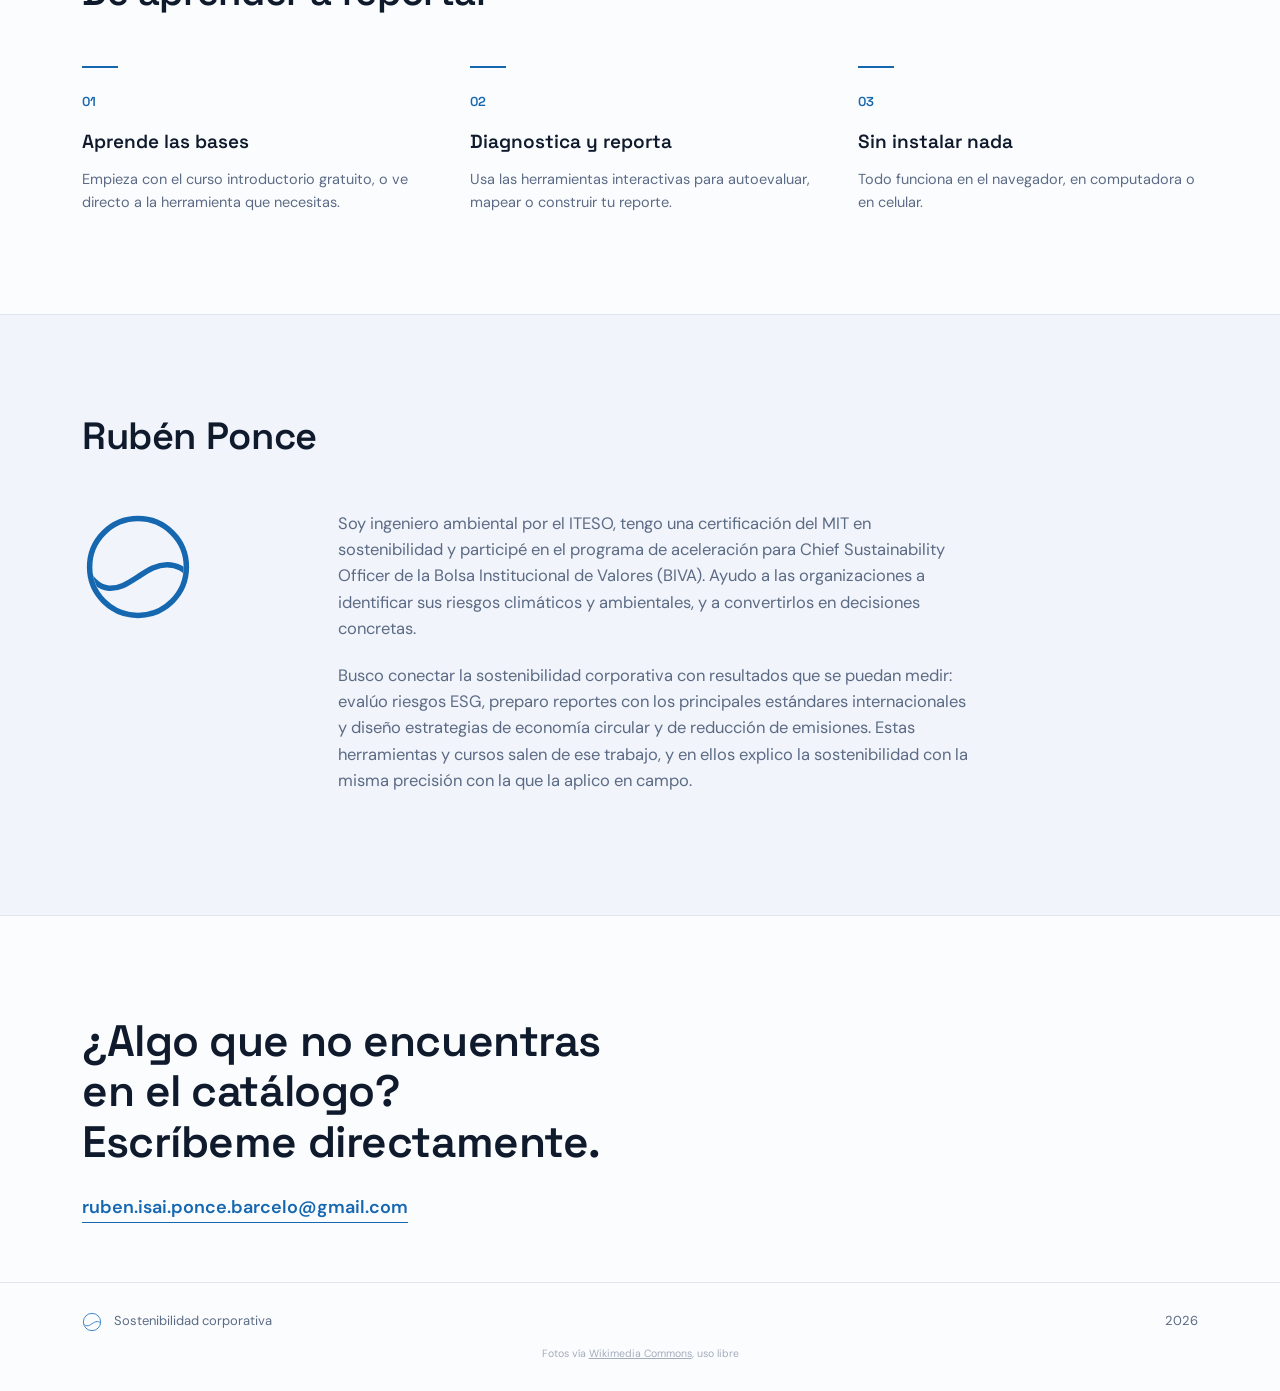
==== commit d04cd413: "Bloque «Sigue con» en cada herramienta, resultado al pulsar en Escáner y Selector, landing en primer" ====
--- a/index.html
+++ b/index.html
@@ -638,7 +638,7 @@
     <div class="wrap">
       <div class="section-head">
         <h2>El índice completo</h2>
-        <p>Elige la que corresponda a lo que necesitas resolver. Las marcadas «Próximamente» o «En construcción» todavía no están disponibles.</p>
+        <p>Elige la que corresponda a lo que necesitas resolver. Las marcadas «Próximamente» todavía no están disponibles.</p>
       </div>
 
       <div class="tool-index">
@@ -744,18 +744,6 @@
         <div class="tool-card">
           <span class="tool-num">09</span>
           <div class="tool-main">
-            <h3>Diagnóstico completo NIIF S1 y S2</h3>
-            <p>Evaluación detallada de todos los requisitos de la NIIF S1 y la NIIF S2, con hoja de ruta para cerrar cada brecha.</p>
-          </div>
-          <div class="tool-meta">
-            <span class="status-dot soon">En construcción</span>
-          </div>
-          <span class="tool-cta disabled" aria-disabled="true">En construcción</span>
-        </div>
-
-        <div class="tool-card">
-          <span class="tool-num">10</span>
-          <div class="tool-main">
             <h3>Diagnóstico integrado ISSB (S1 y S2)</h3>
             <p>La evaluación conjunta de IFRS S1 y S2 en un solo recorrido, para equipos que reportan ambos estándares a la vez.</p>
           </div>
@@ -806,8 +794,8 @@
           <img src="assets/marca/isotipo-azul.svg" alt="" class="about-mark-img">
         </div>
         <div class="about-text">
-          <p>Ingeniero Ambiental por el ITESO, con una certificación del MIT en sostenibilidad y participación en el programa de aceleración para Chief Sustainability Officer de la Bolsa Institucional de Valores (BIVA). Ayuda a organizaciones a identificar riesgos climáticos y ambientales, y a traducirlos en decisiones concretas.</p>
-          <p>Su trabajo conecta la sostenibilidad corporativa con resultados medibles: desde la evaluación de riesgos ESG hasta la elaboración de reportes bajo los principales estándares internacionales, pasando por estrategias de economía circular y reducción de emisiones. Estas herramientas y cursos nacen de esa misma experiencia: la sostenibilidad, explicada con la misma precisión con la que se aplica en campo.</p>
+          <p>Soy ingeniero ambiental por el ITESO, tengo una certificación del MIT en sostenibilidad y participé en el programa de aceleración para Chief Sustainability Officer de la Bolsa Institucional de Valores (BIVA). Ayudo a las organizaciones a identificar sus riesgos climáticos y ambientales, y a convertirlos en decisiones concretas.</p>
+          <p>Busco conectar la sostenibilidad corporativa con resultados que se puedan medir: evalúo riesgos ESG, preparo reportes con los principales estándares internacionales y diseño estrategias de economía circular y de reducción de emisiones. Estas herramientas y cursos salen de ese trabajo, y en ellos explico la sostenibilidad con la misma precisión con la que la aplico en campo.</p>
         </div>
       </div>
     </div>
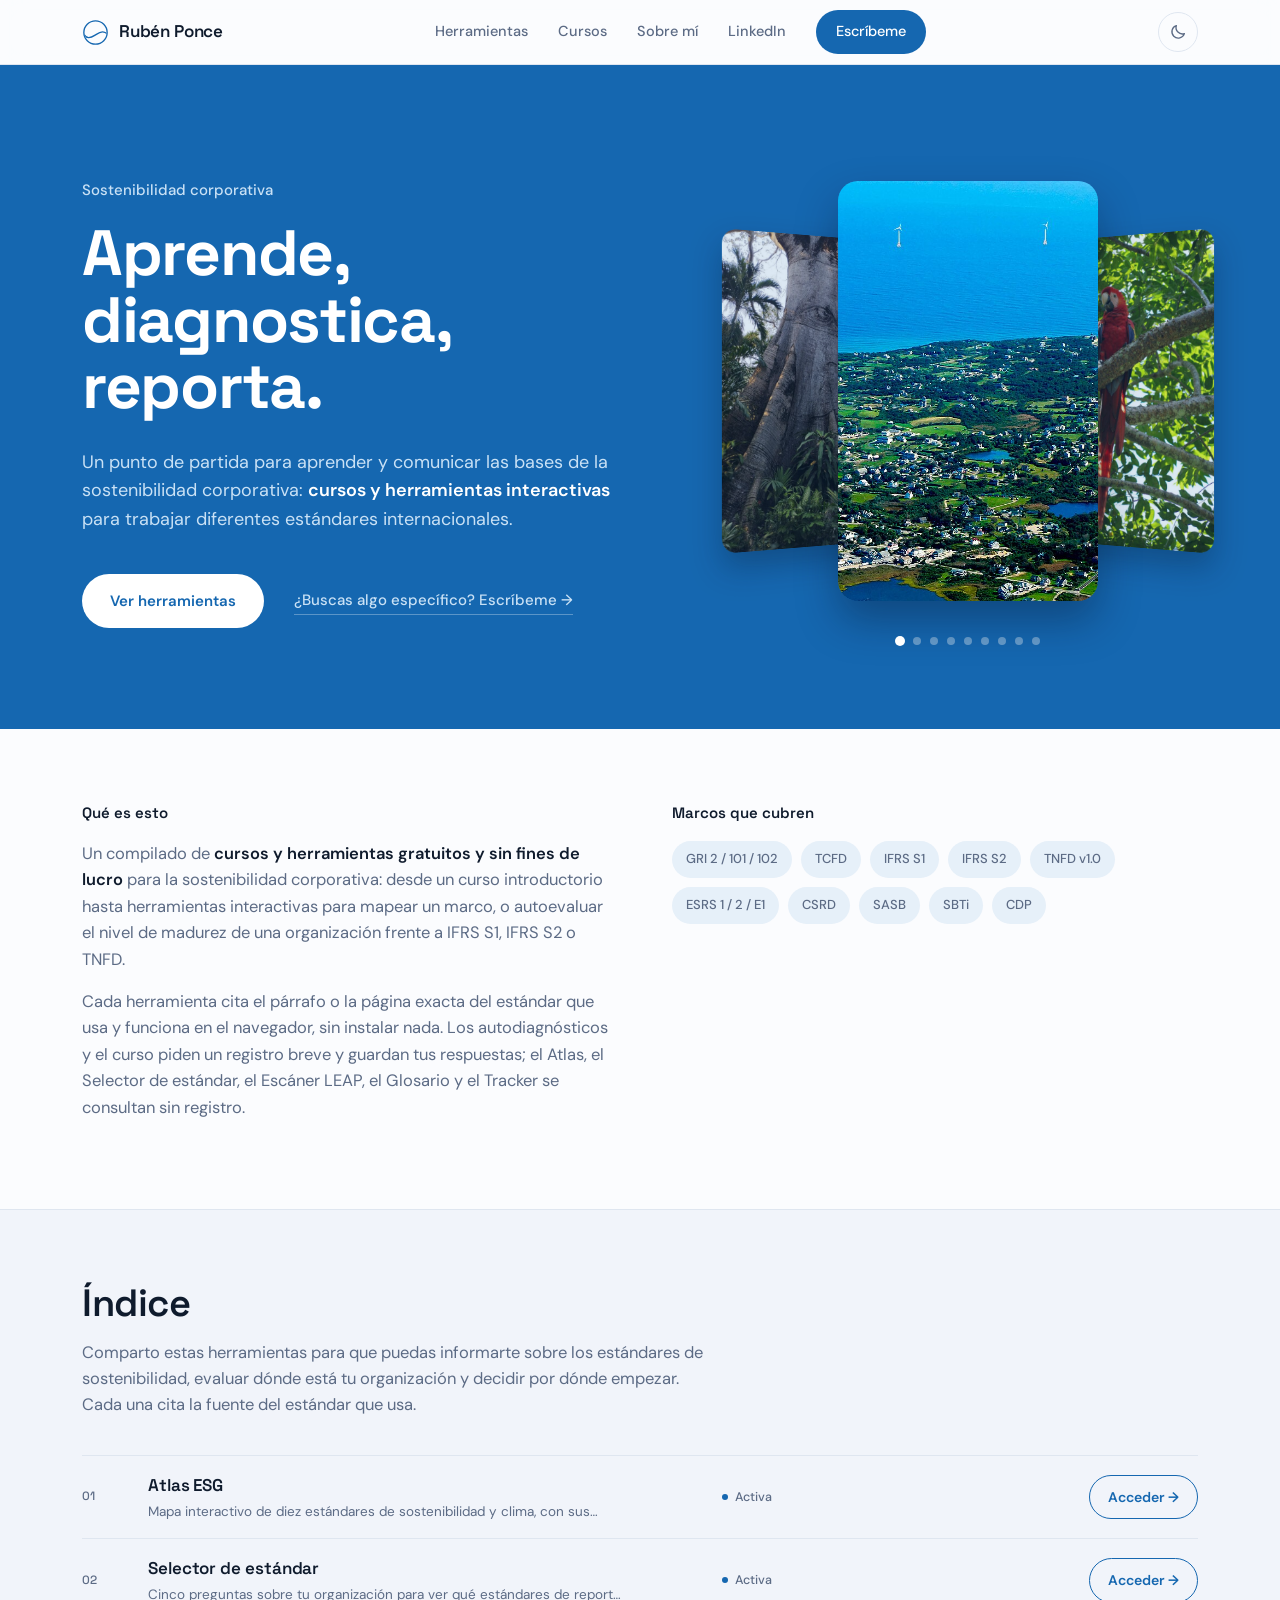
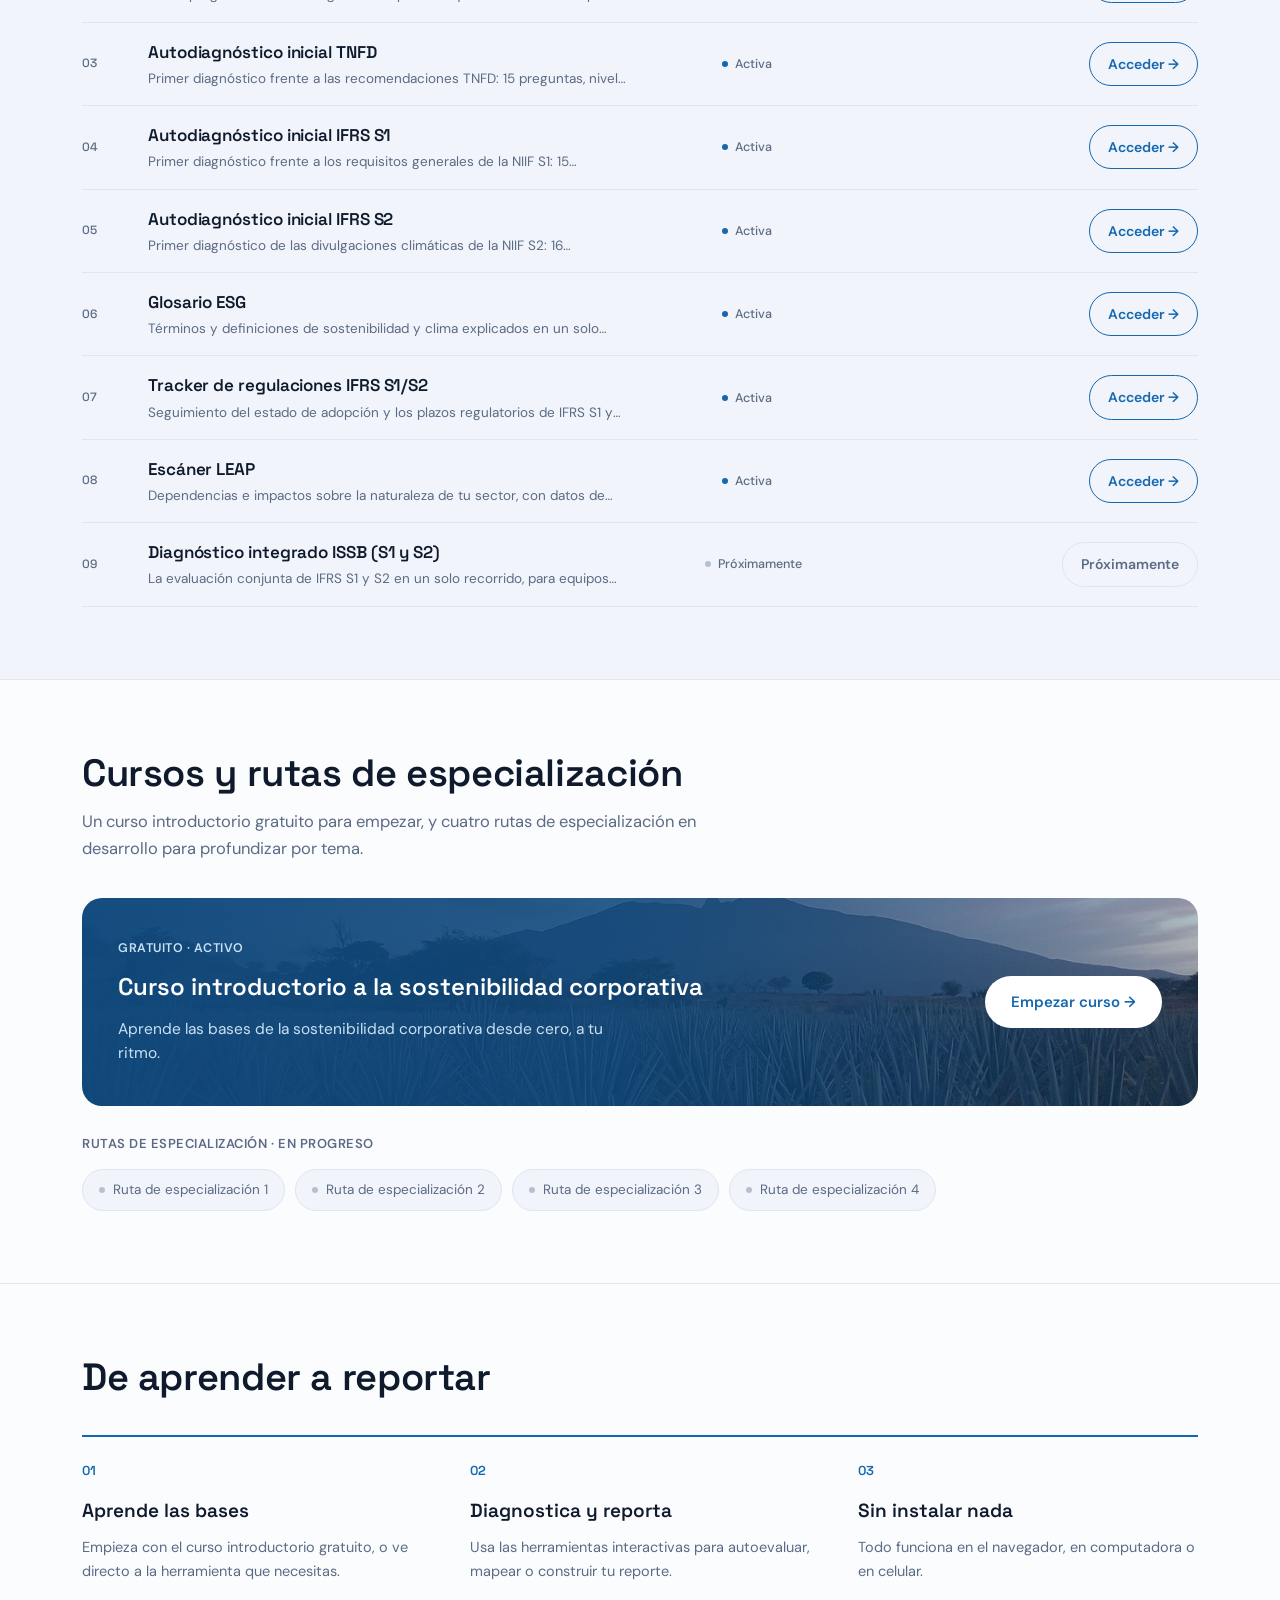
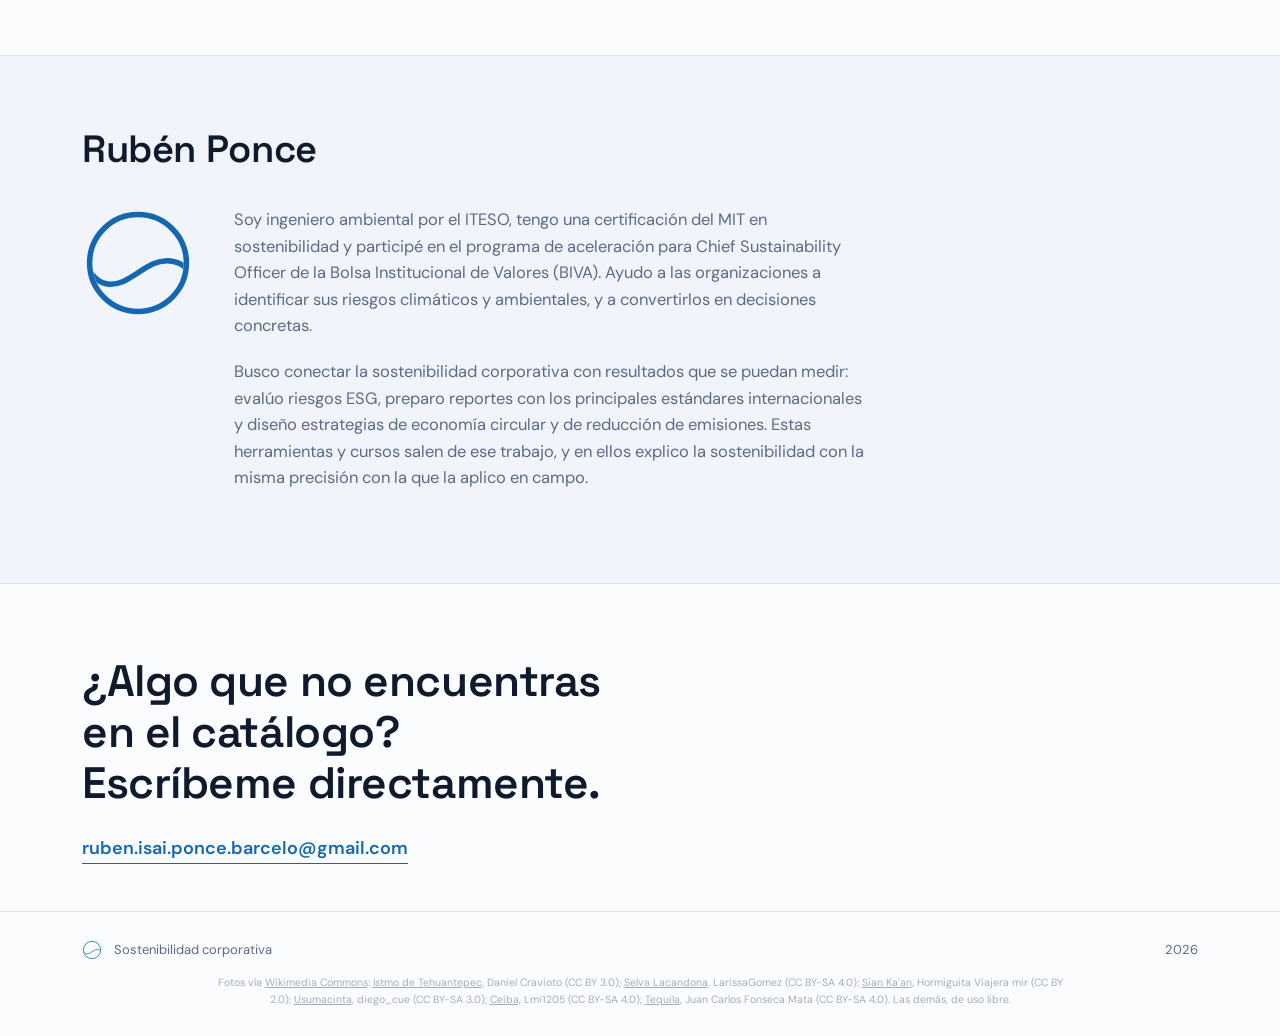
==== commit 05c76b18: "Landing: seis fotos de México con licencia CC, fondo de agave en la tarjeta del curso, menos espacio" ====
--- a/index.html
+++ b/index.html
@@ -45,6 +45,8 @@
 
   *{box-sizing:border-box;}
   html{scroll-behavior:smooth;}
+  /* El menú móvil cerrado vive fuera de pantalla a la derecha: que no ensanche la página */
+  html,body{overflow-x:clip;}
   body{
     margin:0;
     background:var(--paper);
@@ -132,7 +134,7 @@
     overflow:hidden;
     background:var(--blue);
     color:var(--white);
-    padding:120px 0 108px;
+    padding:96px 0 84px;
   }
   .hero-grid{display:grid;grid-template-columns:1fr;gap:56px;align-items:center;}
   @media(min-width:980px){
@@ -219,8 +221,8 @@
   .link-quiet:hover{color:var(--white);border-color:var(--white);}
 
   /* ===== SECTION HEADERS ===== */
-  .section{padding:100px 0;}
-  .section-head{max-width:640px;margin:0 0 52px;}
+  .section{padding:72px 0;}
+  .section-head{max-width:640px;margin:0 0 36px;}
   .section-head h2{
     font-family:var(--font-display);
     font-weight:600;
@@ -271,22 +273,26 @@
   .courses{background:var(--paper);border-bottom:1px solid var(--line);}
   .course-featured{
     display:grid;grid-template-columns:1fr auto;gap:28px;align-items:center;
-    background:var(--blue-soft);border-radius:20px;padding:32px 36px;margin-bottom:36px;
+    border-radius:20px;padding:40px 36px;margin-bottom:28px;
+    /* Paisaje agavero de Jalisco detrás de un velo azul que garantiza el contraste del texto */
+    background:linear-gradient(90deg, rgba(15,74,127,.95) 0%, rgba(15,74,127,.86) 48%, rgba(15,74,127,.35) 100%),
+               url("assets/img/hero-img-agave.jpg") center 60%/cover no-repeat;
+    color:var(--white);
   }
   .course-featured .tag{
-    font-size:12.5px;font-weight:600;color:var(--blue);text-transform:uppercase;
+    font-size:12.5px;font-weight:600;color:var(--white-muted);text-transform:uppercase;
     letter-spacing:.04em;margin:0 0 10px;
   }
   .course-featured h3{
-    font-family:var(--font-display);font-weight:600;font-size:24px;margin:0 0 10px;color:var(--ink);
-  }
-  .course-featured p{color:var(--ink-muted);font-size:15.5px;margin:0;max-width:520px;}
+    font-family:var(--font-display);font-weight:600;font-size:24px;margin:0 0 10px;color:var(--white);
+  }
+  .course-featured p{color:var(--white-muted);font-size:15.5px;margin:0;max-width:520px;}
   .btn-course{
     font-family:var(--font-body);font-size:15px;font-weight:600;text-decoration:none;
-    background:var(--blue);color:var(--white);padding:14px 26px;border-radius:999px;white-space:nowrap;
-    transition:background .2s var(--ease), transform .2s var(--ease);
-  }
-  .btn-course:hover{background:var(--blue-deep);transform:translateY(-1px);}
+    background:var(--white);color:var(--blue);padding:14px 26px;border-radius:999px;white-space:nowrap;
+    transition:background .2s var(--ease), transform .2s var(--ease), box-shadow .2s var(--ease);
+  }
+  .btn-course:hover{transform:translateY(-2px);box-shadow:0 10px 24px rgba(10,20,50,.25);}
   .course-tracks-label{
     font-size:13px;font-weight:600;color:var(--ink-muted);text-transform:uppercase;
     letter-spacing:.04em;margin:0 0 14px;
@@ -299,7 +305,9 @@
   }
   .course-track::before{content:'';width:6px;height:6px;border-radius:50%;background:#B7C0D1;flex-shrink:0;}
   @media(max-width:700px){
-    .course-featured{grid-template-columns:1fr;}
+    .course-featured{grid-template-columns:1fr;
+      background:linear-gradient(180deg, rgba(15,74,127,.94) 0%, rgba(15,74,127,.82) 60%, rgba(15,74,127,.55) 100%),
+                 url("assets/img/hero-img-agave.jpg") center/cover no-repeat;}
     .btn-course{justify-self:start;}
   }
 
@@ -422,13 +430,38 @@
   @media(max-width:860px){
     .access-steps{grid-template-columns:1fr;gap:36px;}
   }
+  /* Recorrido animado: una línea avanza de 01 a 03 y cada paso aparece cuando la línea lo alcanza.
+     Solo se activa con JS y sin «reducir movimiento»; sin eso, todo se ve completo desde el inicio. */
+  .access-steps{position:relative;}
+  .access-step::before{z-index:1;transition:width .5s var(--ease);}
+  .access-step .step-n{transition:color .3s var(--ease);}
+  @media(min-width:861px){
+    .access-steps.animar::after{
+      content:'';position:absolute;top:0;left:0;right:0;height:2px;background:var(--line);
+    }
+    .access-steps.animar::before{
+      content:'';position:absolute;top:0;left:0;right:0;height:2px;z-index:1;background:var(--blue);
+      transform:scaleX(0);transform-origin:left;transition:transform 1.6s var(--ease);
+    }
+    .access-steps.animar.en-vista::before{transform:scaleX(1);}
+  }
+  .access-steps.animar .access-step{opacity:0;transform:translateY(14px);transition:opacity .6s var(--ease),transform .6s var(--ease);}
+  .access-steps.animar .access-step::before{width:0;}
+  .access-steps.animar.en-vista .access-step{opacity:1;transform:none;}
+  .access-steps.animar.en-vista .access-step::before{width:36px;}
+  .access-steps.animar.en-vista .access-step:nth-child(1){transition-delay:.1s;}
+  .access-steps.animar.en-vista .access-step:nth-child(2){transition-delay:.65s;}
+  .access-steps.animar.en-vista .access-step:nth-child(3){transition-delay:1.2s;}
+  .access-steps.animar.en-vista .access-step:nth-child(1)::before{transition-delay:.1s;}
+  .access-steps.animar.en-vista .access-step:nth-child(2)::before{transition-delay:.65s;}
+  .access-steps.animar.en-vista .access-step:nth-child(3)::before{transition-delay:1.2s;}
 
   /* ===== SOBRE MÍ ===== */
   .about{background:var(--paper-alt);border-bottom:1px solid var(--line);}
   .about-grid{
     display:grid;
-    grid-template-columns:200px 1fr;
-    gap:56px;
+    grid-template-columns:112px 1fr;
+    gap:40px;
   }
   .about-mark{
     width:112px;height:112px;
@@ -447,7 +480,7 @@
 
   /* ===== CONTACTO / FOOTER ===== */
   .contact{
-    padding:100px 0 60px;
+    padding:72px 0 48px;
     background:var(--paper);
   }
   .contact h2{
@@ -485,8 +518,8 @@
     color:var(--ink-muted);
   }
   .photo-credit{
-    text-align:center;font-size:10.5px;color:var(--ink-muted);opacity:.55;
-    margin:14px 0 0;
+    text-align:center;font-size:10.5px;line-height:1.6;color:var(--ink-muted);opacity:.55;
+    max-width:900px;margin:14px auto 0;padding:0 16px;
   }
   .photo-credit a{color:inherit;}
 
@@ -502,9 +535,9 @@
   html[data-theme="dark"] header{background:rgba(11,18,32,.82);}
   html[data-theme="dark"] .hero{background:#0F4A7F;}
   html[data-theme="dark"] .nav-links a:hover,
-  html[data-theme="dark"] .course-featured .tag,
   html[data-theme="dark"] .access-step .step-n{color:#6FB2E8;}
-  html[data-theme="dark"] .access-step::before{background:#6FB2E8;}
+  html[data-theme="dark"] .access-step::before,
+  html[data-theme="dark"] .access-steps.animar::before{background:#6FB2E8;}
   html[data-theme="dark"] .tool-cta{color:#6FB2E8;border-color:#6FB2E8;}
   html[data-theme="dark"] .tool-cta:hover{background:#1567B0;border-color:#1567B0;color:#FFFFFF;}
   html[data-theme="dark"] .tool-cta.disabled{color:var(--ink-muted);border-color:var(--line);}
@@ -528,8 +561,8 @@
       <span class="nav-name">Rubén Ponce</span>
     </a>
     <nav class="nav-links" id="navLinks">
+      <a href="#herramientas" onclick="closeNav()">Herramientas</a>
       <a href="#cursos" onclick="closeNav()">Cursos</a>
-      <a href="#herramientas" onclick="closeNav()">Herramientas</a>
       <a href="#sobre-mi" onclick="closeNav()">Sobre mí</a>
       <a href="https://www.linkedin.com/in/ruben-isai-ponce-barcelo" target="_blank" rel="noopener" onclick="closeNav()">LinkedIn</a>
       <a href="#contacto" class="nav-cta" onclick="closeNav()">Escríbeme</a>
@@ -564,15 +597,25 @@
       <div>
         <div class="hero-carousel-stage">
           <div class="hero-slide" data-idx="0"><img src="assets/img/hero-img-wind.jpg" alt="Turbinas eólicas marinas"></div>
-          <div class="hero-slide" data-idx="1"><img src="assets/img/hero-img-solar.jpg" alt="Paneles solares en azotea"></div>
-          <div class="hero-slide" data-idx="2"><img src="assets/img/hero-img-rainforest.jpg" alt="Selva tropical al atardecer"></div>
-          <div class="hero-slide" data-idx="3"><img src="assets/img/hero-img-coral.jpg" alt="Arrecife de coral"></div>
+          <div class="hero-slide" data-idx="1"><img src="assets/img/hero-img-guacamaya.jpg" alt="Guacamaya roja en la Selva Lacandona, Chiapas"></div>
+          <div class="hero-slide" data-idx="2"><img src="assets/img/hero-img-solar.jpg" alt="Paneles solares en azotea"></div>
+          <div class="hero-slide" data-idx="3"><img src="assets/img/hero-img-manglar.jpg" alt="Manglares en la Reserva de la Biosfera de Sian Ka&#x27;an, Quintana Roo" loading="lazy"></div>
+          <div class="hero-slide" data-idx="4"><img src="assets/img/hero-img-rainforest.jpg" alt="Selva tropical al atardecer" loading="lazy"></div>
+          <div class="hero-slide" data-idx="5"><img src="assets/img/hero-img-eolico.jpg" alt="Parque eólico en el Istmo de Tehuantepec, Oaxaca" loading="lazy"></div>
+          <div class="hero-slide" data-idx="6"><img src="assets/img/hero-img-coral.jpg" alt="Arrecife de coral" loading="lazy"></div>
+          <div class="hero-slide" data-idx="7"><img src="assets/img/hero-img-usumacinta.jpg" alt="Río Usumacinta desde Yaxchilán, Chiapas" loading="lazy"></div>
+          <div class="hero-slide" data-idx="8"><img src="assets/img/hero-img-ceiba.jpg" alt="Ceiba dentro del bosque" loading="lazy"></div>
         </div>
         <div class="hero-dots" role="tablist" aria-label="Galería de imágenes">
           <button class="hero-dot active" data-idx="0" aria-label="Imagen 1"></button>
           <button class="hero-dot" data-idx="1" aria-label="Imagen 2"></button>
           <button class="hero-dot" data-idx="2" aria-label="Imagen 3"></button>
           <button class="hero-dot" data-idx="3" aria-label="Imagen 4"></button>
+          <button class="hero-dot" data-idx="4" aria-label="Imagen 5"></button>
+          <button class="hero-dot" data-idx="5" aria-label="Imagen 6"></button>
+          <button class="hero-dot" data-idx="6" aria-label="Imagen 7"></button>
+          <button class="hero-dot" data-idx="7" aria-label="Imagen 8"></button>
+          <button class="hero-dot" data-idx="8" aria-label="Imagen 9"></button>
         </div>
       </div>
     </div>
@@ -584,7 +627,7 @@
       <div class="position-grid">
         <div>
           <h3>Qué es esto</h3>
-          <p>Un repertorio de <strong>cursos y herramientas</strong> para la sostenibilidad corporativa: desde un curso introductorio gratuito hasta herramientas interactivas para mapear un marco, o autoevaluar el nivel de madurez de una organización frente a IFRS S1, IFRS S2 o TNFD.</p>
+          <p>Un compilado de <strong>cursos y herramientas gratuitos y sin fines de lucro</strong> para la sostenibilidad corporativa: desde un curso introductorio hasta herramientas interactivas para mapear un marco, o autoevaluar el nivel de madurez de una organización frente a IFRS S1, IFRS S2 o TNFD.</p>
           <p>Cada herramienta cita el párrafo o la página exacta del estándar que usa y funciona en el navegador, sin instalar nada. Los autodiagnósticos y el curso piden un registro breve y guardan tus respuestas; el Atlas, el Selector de estándar, el Escáner LEAP, el Glosario y el Tracker se consultan sin registro.</p>
         </div>
         <div>
@@ -606,6 +649,130 @@
     </div>
   </section>
 
+  <!-- ===== HERRAMIENTAS ===== -->
+  <section class="section tools" id="herramientas">
+    <div class="wrap">
+      <div class="section-head">
+        <h2>Índice</h2>
+        <p>Comparto estas herramientas para que puedas informarte sobre los estándares de sostenibilidad, evaluar dónde está tu organización y decidir por dónde empezar. Cada una cita la fuente del estándar que usa.</p>
+      </div>
+
+      <div class="tool-index">
+        <!-- Para sumar una herramienta: copia un bloque tool-card y ajusta número, nombre, texto y enlace.
+             Si aún no está lista, deja el enlace vacío en el script o usa la variante "Próximamente". -->
+
+        <div class="tool-card">
+          <span class="tool-num">01</span>
+          <div class="tool-main">
+            <h3>Atlas ESG</h3>
+            <p>Mapa interactivo de diez estándares de sostenibilidad y clima, con sus conexiones, jerarquía interna y puntos de comparación entre marcos.</p>
+          </div>
+          <div class="tool-meta">
+            <span class="status-dot">Activa</span>
+          </div>
+          <a href="herramientas/atlas-esg/" class="tool-cta">Acceder →</a>
+        </div>
+
+        <div class="tool-card">
+          <span class="tool-num">02</span>
+          <div class="tool-main">
+            <h3>Selector de estándar</h3>
+            <p>Cinco preguntas sobre tu organización para ver qué estándares de reporte te exigen o te convienen: NIIF S1 y S2, GRI, ESRS, TNFD, CDP y Protocolo de GEI, con la fuente oficial de cada uno.</p>
+          </div>
+          <div class="tool-meta">
+            <span class="status-dot">Activa</span>
+          </div>
+          <a href="herramientas/selector-estandar/" class="tool-cta">Acceder →</a>
+        </div>
+
+        <div class="tool-card">
+          <span class="tool-num">03</span>
+          <div class="tool-main">
+            <h3>Autodiagnóstico inicial TNFD</h3>
+            <p>Primer diagnóstico frente a las recomendaciones TNFD: 15 preguntas, nivel por pilar y un primer paso para cada uno, con la cita de cada recomendación.</p>
+          </div>
+          <div class="tool-meta">
+            <span class="status-dot">Activa</span>
+          </div>
+          <a href="herramientas/diagnostico-tnfd/" class="tool-cta">Acceder →</a>
+        </div>
+
+        <div class="tool-card">
+          <span class="tool-num">04</span>
+          <div class="tool-main">
+            <h3>Autodiagnóstico inicial IFRS S1</h3>
+            <p>Primer diagnóstico frente a los requisitos generales de la NIIF S1: 15 preguntas, nivel por pilar y primeros pasos, con la cita de cada párrafo.</p>
+          </div>
+          <div class="tool-meta">
+            <span class="status-dot">Activa</span>
+          </div>
+          <a href="herramientas/diagnostico-s1/" class="tool-cta">Acceder →</a>
+        </div>
+
+        <div class="tool-card">
+          <span class="tool-num">05</span>
+          <div class="tool-main">
+            <h3>Autodiagnóstico inicial IFRS S2</h3>
+            <p>Primer diagnóstico de las divulgaciones climáticas de la NIIF S2: 16 preguntas sobre gobierno, escenarios, emisiones y objetivos, con primeros pasos.</p>
+          </div>
+          <div class="tool-meta">
+            <span class="status-dot">Activa</span>
+          </div>
+          <a href="herramientas/diagnostico-s2/" class="tool-cta">Acceder →</a>
+        </div>
+
+        <div class="tool-card">
+          <span class="tool-num">06</span>
+          <div class="tool-main">
+            <h3>Glosario ESG</h3>
+            <p>Términos y definiciones de sostenibilidad y clima explicados en un solo lugar, con referencia cruzada a los estándares donde aparecen.</p>
+          </div>
+          <div class="tool-meta">
+            <span class="status-dot">Activa</span>
+          </div>
+          <a href="herramientas/glosario-esg/" class="tool-cta">Acceder →</a>
+        </div>
+
+        <div class="tool-card">
+          <span class="tool-num">07</span>
+          <div class="tool-main">
+            <h3>Tracker de regulaciones IFRS S1/S2</h3>
+            <p>Seguimiento del estado de adopción y los plazos regulatorios de IFRS S1 y S2 por jurisdicción.</p>
+          </div>
+          <div class="tool-meta">
+            <span class="status-dot">Activa</span>
+          </div>
+          <a href="herramientas/tracker-issb/" class="tool-cta">Acceder →</a>
+        </div>
+
+        <div class="tool-card">
+          <span class="tool-num">08</span>
+          <div class="tool-main">
+            <h3>Escáner LEAP</h3>
+            <p>Dependencias e impactos sobre la naturaleza de tu sector, con datos de ENCORE, y la fase del enfoque LEAP de TNFD en la que estás.</p>
+          </div>
+          <div class="tool-meta">
+            <span class="status-dot">Activa</span>
+          </div>
+          <a href="herramientas/escaner-leap/" class="tool-cta">Acceder →</a>
+        </div>
+
+        <div class="tool-card">
+          <span class="tool-num">09</span>
+          <div class="tool-main">
+            <h3>Diagnóstico integrado ISSB (S1 y S2)</h3>
+            <p>La evaluación conjunta de IFRS S1 y S2 en un solo recorrido, para equipos que reportan ambos estándares a la vez.</p>
+          </div>
+          <div class="tool-meta">
+            <span class="status-dot soon">Próximamente</span>
+          </div>
+          <span class="tool-cta disabled" aria-disabled="true">Próximamente</span>
+        </div>
+
+      </div>
+    </div>
+  </section>
+
   <!-- ===== CURSOS ===== -->
   <section class="section courses" id="cursos">
     <div class="wrap">
@@ -629,130 +796,6 @@
         <span class="course-track">Ruta de especialización 2</span>
         <span class="course-track">Ruta de especialización 3</span>
         <span class="course-track">Ruta de especialización 4</span>
-      </div>
-    </div>
-  </section>
-
-  <!-- ===== HERRAMIENTAS ===== -->
-  <section class="section tools" id="herramientas">
-    <div class="wrap">
-      <div class="section-head">
-        <h2>El índice completo</h2>
-        <p>Elige la que corresponda a lo que necesitas resolver. Las marcadas «Próximamente» todavía no están disponibles.</p>
-      </div>
-
-      <div class="tool-index">
-        <!-- Para sumar una herramienta: copia un bloque tool-card y ajusta número, nombre, texto y enlace.
-             Si aún no está lista, deja el enlace vacío en el script o usa la variante "Próximamente". -->
-
-        <div class="tool-card">
-          <span class="tool-num">01</span>
-          <div class="tool-main">
-            <h3>Atlas ESG</h3>
-            <p>Mapa interactivo de diez estándares de sostenibilidad y clima, con sus conexiones, jerarquía interna y puntos de comparación entre marcos.</p>
-          </div>
-          <div class="tool-meta">
-            <span class="status-dot">Activa</span>
-          </div>
-          <a href="herramientas/atlas-esg/" class="tool-cta">Acceder →</a>
-        </div>
-
-        <div class="tool-card">
-          <span class="tool-num">02</span>
-          <div class="tool-main">
-            <h3>Selector de estándar</h3>
-            <p>Cinco preguntas sobre tu organización para ver qué estándares de reporte te exigen o te convienen: NIIF S1 y S2, GRI, ESRS, TNFD, CDP y Protocolo de GEI, con la fuente oficial de cada uno.</p>
-          </div>
-          <div class="tool-meta">
-            <span class="status-dot">Activa</span>
-          </div>
-          <a href="herramientas/selector-estandar/" class="tool-cta">Acceder →</a>
-        </div>
-
-        <div class="tool-card">
-          <span class="tool-num">03</span>
-          <div class="tool-main">
-            <h3>Autodiagnóstico inicial TNFD</h3>
-            <p>Primer diagnóstico frente a las recomendaciones TNFD: 15 preguntas, nivel por pilar y un primer paso para cada uno, con la cita de cada recomendación.</p>
-          </div>
-          <div class="tool-meta">
-            <span class="status-dot">Activa</span>
-          </div>
-          <a href="herramientas/diagnostico-tnfd/" class="tool-cta">Acceder →</a>
-        </div>
-
-        <div class="tool-card">
-          <span class="tool-num">04</span>
-          <div class="tool-main">
-            <h3>Autodiagnóstico inicial IFRS S1</h3>
-            <p>Primer diagnóstico frente a los requisitos generales de la NIIF S1: 15 preguntas, nivel por pilar y primeros pasos, con la cita de cada párrafo.</p>
-          </div>
-          <div class="tool-meta">
-            <span class="status-dot">Activa</span>
-          </div>
-          <a href="herramientas/diagnostico-s1/" class="tool-cta">Acceder →</a>
-        </div>
-
-        <div class="tool-card">
-          <span class="tool-num">05</span>
-          <div class="tool-main">
-            <h3>Autodiagnóstico inicial IFRS S2</h3>
-            <p>Primer diagnóstico de las divulgaciones climáticas de la NIIF S2: 16 preguntas sobre gobierno, escenarios, emisiones y objetivos, con primeros pasos.</p>
-          </div>
-          <div class="tool-meta">
-            <span class="status-dot">Activa</span>
-          </div>
-          <a href="herramientas/diagnostico-s2/" class="tool-cta">Acceder →</a>
-        </div>
-
-        <div class="tool-card">
-          <span class="tool-num">06</span>
-          <div class="tool-main">
-            <h3>Glosario ESG</h3>
-            <p>Términos y definiciones de sostenibilidad y clima explicados en un solo lugar, con referencia cruzada a los estándares donde aparecen.</p>
-          </div>
-          <div class="tool-meta">
-            <span class="status-dot">Activa</span>
-          </div>
-          <a href="herramientas/glosario-esg/" class="tool-cta">Acceder →</a>
-        </div>
-
-        <div class="tool-card">
-          <span class="tool-num">07</span>
-          <div class="tool-main">
-            <h3>Tracker de regulaciones IFRS S1/S2</h3>
-            <p>Seguimiento del estado de adopción y los plazos regulatorios de IFRS S1 y S2 por jurisdicción.</p>
-          </div>
-          <div class="tool-meta">
-            <span class="status-dot">Activa</span>
-          </div>
-          <a href="herramientas/tracker-issb/" class="tool-cta">Acceder →</a>
-        </div>
-
-        <div class="tool-card">
-          <span class="tool-num">08</span>
-          <div class="tool-main">
-            <h3>Escáner LEAP</h3>
-            <p>Dependencias e impactos sobre la naturaleza de tu sector, con datos de ENCORE, y la fase del enfoque LEAP de TNFD en la que estás.</p>
-          </div>
-          <div class="tool-meta">
-            <span class="status-dot">Activa</span>
-          </div>
-          <a href="herramientas/escaner-leap/" class="tool-cta">Acceder →</a>
-        </div>
-
-        <div class="tool-card">
-          <span class="tool-num">09</span>
-          <div class="tool-main">
-            <h3>Diagnóstico integrado ISSB (S1 y S2)</h3>
-            <p>La evaluación conjunta de IFRS S1 y S2 en un solo recorrido, para equipos que reportan ambos estándares a la vez.</p>
-          </div>
-          <div class="tool-meta">
-            <span class="status-dot soon">Próximamente</span>
-          </div>
-          <span class="tool-cta disabled" aria-disabled="true">Próximamente</span>
-        </div>
-
       </div>
     </div>
   </section>
@@ -819,7 +862,7 @@
     </div>
     <span class="footer-note" id="year"></span>
   </div>
-  <p class="photo-credit">Fotos vía <a href="https://commons.wikimedia.org" target="_blank" rel="noopener">Wikimedia Commons</a>, uso libre</p>
+  <p class="photo-credit">Fotos vía <a href="https://commons.wikimedia.org" target="_blank" rel="noopener">Wikimedia Commons</a>: <a href="https://commons.wikimedia.org/wiki/File:Aqu%C3%AD_Hace_Tanto_Viento_Que_Los_P%C3%A1jaros_Vuelan_Hacia_Atr%C3%A1s_(20526917).jpeg" target="_blank" rel="noopener">Istmo de Tehuantepec</a>, Daniel Cravioto (CC BY 3.0); <a href="https://commons.wikimedia.org/wiki/File:Guacamaya_roja_en_la_Selva_Lacandona.jpg" target="_blank" rel="noopener">Selva Lacandona</a>, LarissaGomez (CC BY-SA 4.0); <a href="https://commons.wikimedia.org/wiki/File:Mangroves,_Sian_Kaan_Biosphere_Reserve,_Yucatan.jpg" target="_blank" rel="noopener">Sian Ka'an</a>, Hormiguita Viajera mir (CC BY 2.0); <a href="https://commons.wikimedia.org/wiki/File:Usumacinta_river_from_Yaxchilan_-_Chiapas_-_Mexico_-_panoramio.jpg" target="_blank" rel="noopener">Usumacinta</a>, diego_cue (CC BY-SA 3.0); <a href="https://commons.wikimedia.org/wiki/File:Vista_dentro_del_bosque.jpg" target="_blank" rel="noopener">Ceiba</a>, Lmi1205 (CC BY-SA 4.0); <a href="https://commons.wikimedia.org/wiki/File:Paisaje_agavero_(Tequila,_Jalisco)_I.jpg" target="_blank" rel="noopener">Tequila</a>, Juan Carlos Fonseca Mata (CC BY-SA 4.0). Las demás, de uso libre.</p>
 </footer>
 
 <script>
@@ -888,6 +931,16 @@
     updateCarousel();
     resetCarouselTimer();
   }
+
+  // «De aprender a reportar»: el recorrido se anima la primera vez que entra en pantalla
+  const pasos = document.querySelector('.access-steps');
+  if(pasos && 'IntersectionObserver' in window && !window.matchMedia('(prefers-reduced-motion: reduce)').matches){
+    pasos.classList.add('animar');
+    const obs = new IntersectionObserver(entradas => {
+      entradas.forEach(e => { if(e.isIntersecting){ pasos.classList.add('en-vista'); obs.disconnect(); } });
+    }, {threshold:.35});
+    obs.observe(pasos);
+  }
 </script>
 
 </body>
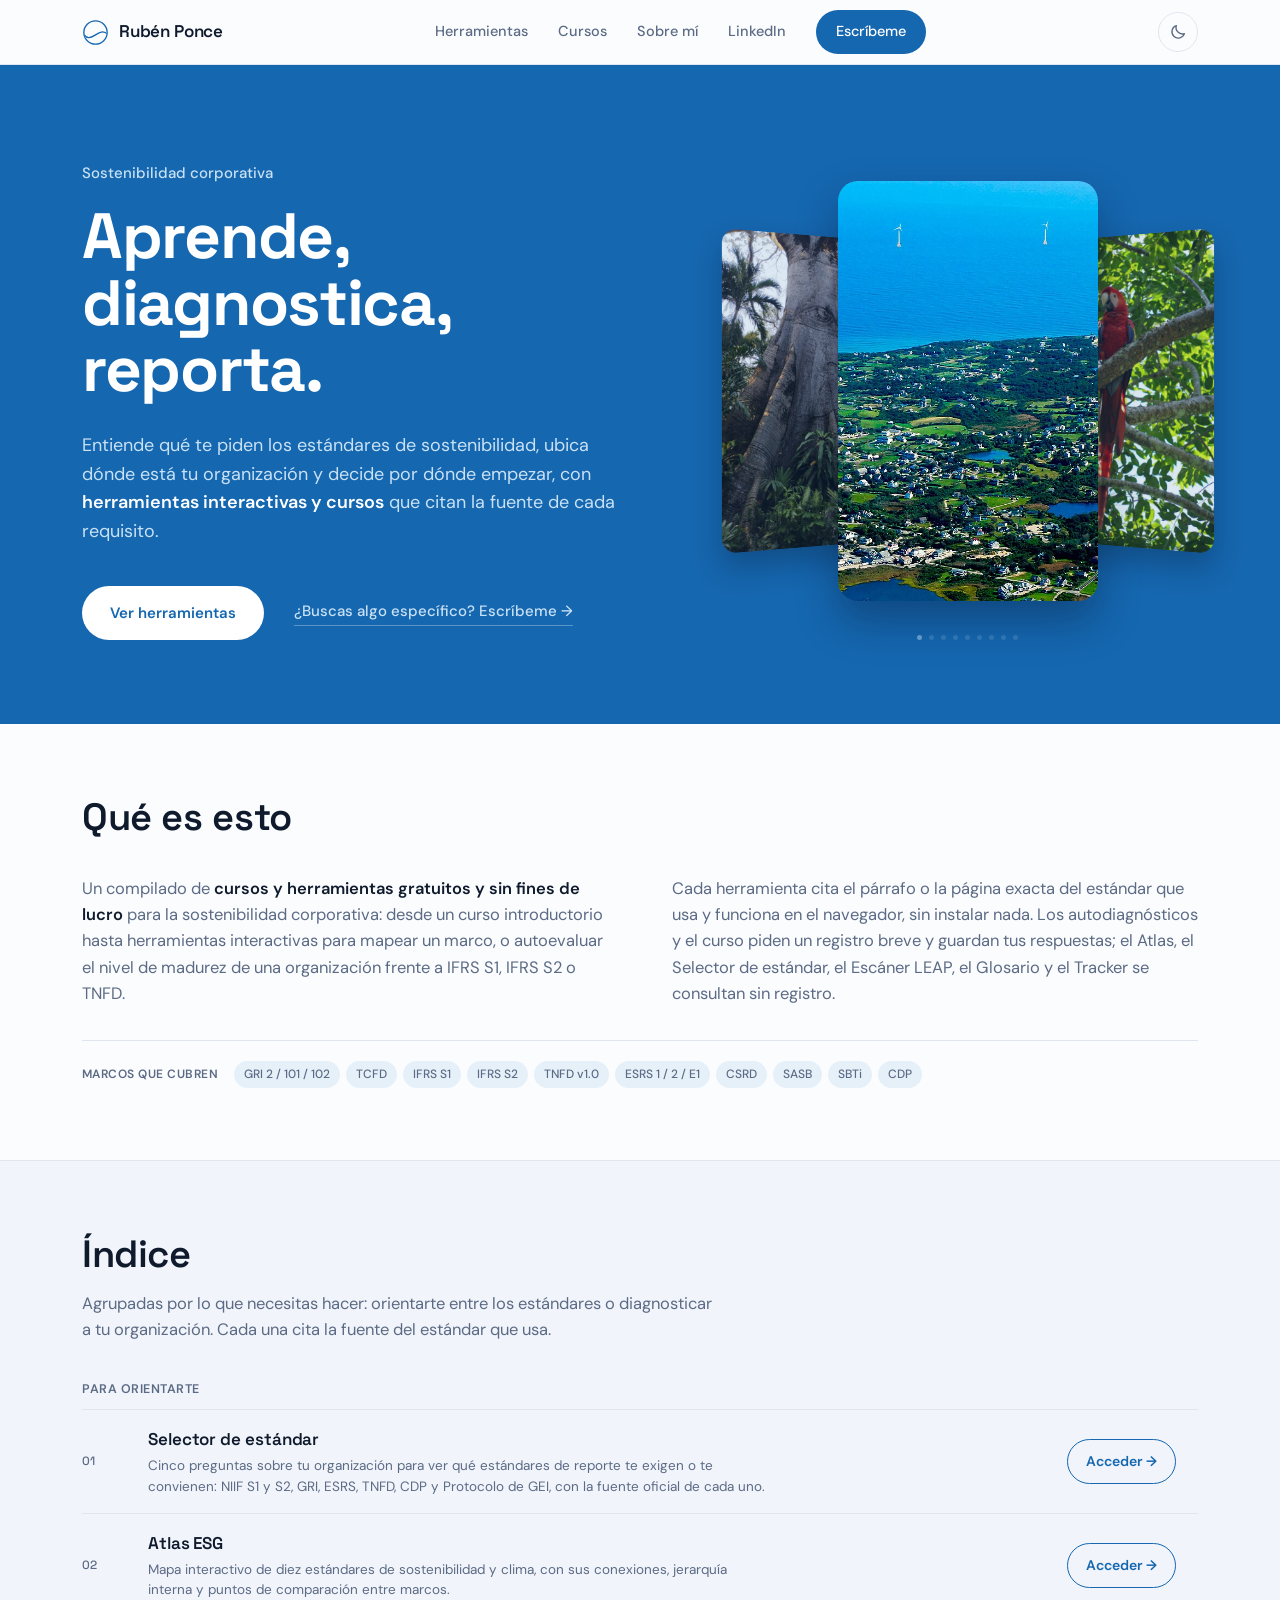
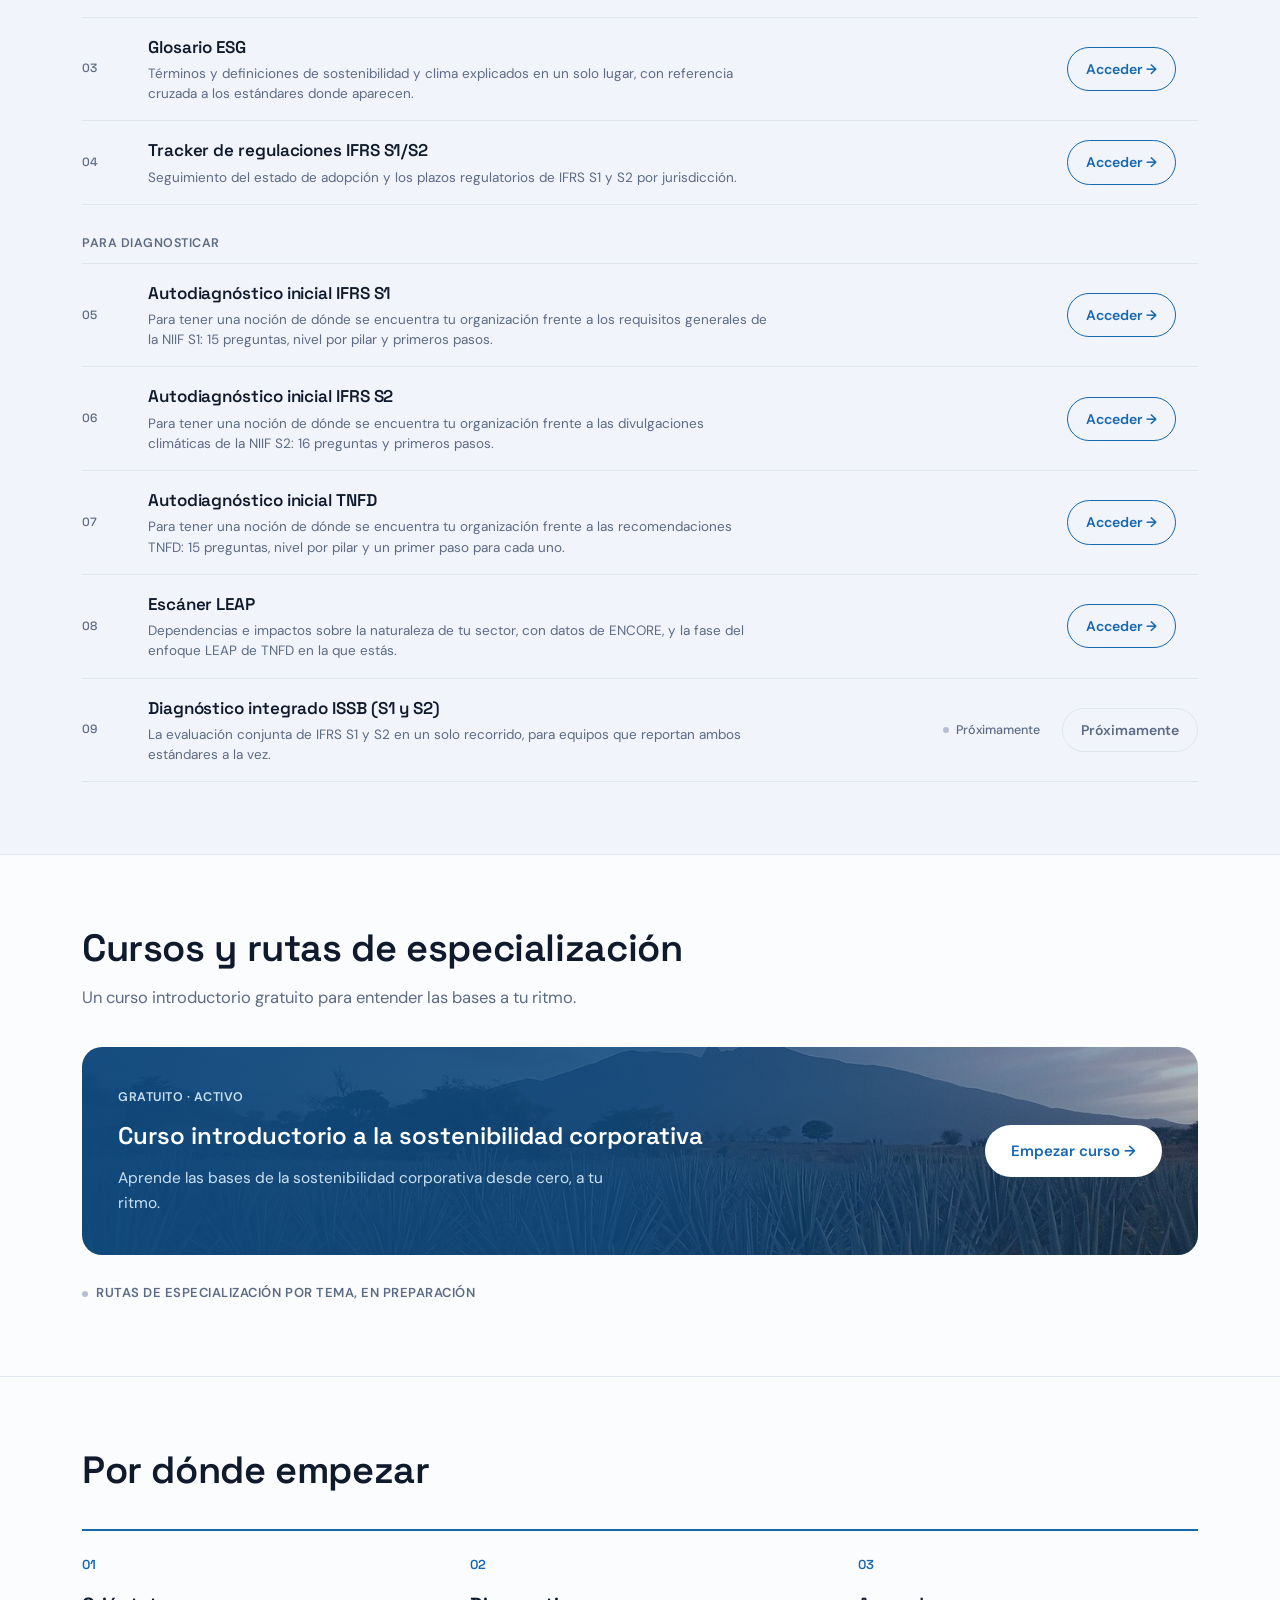
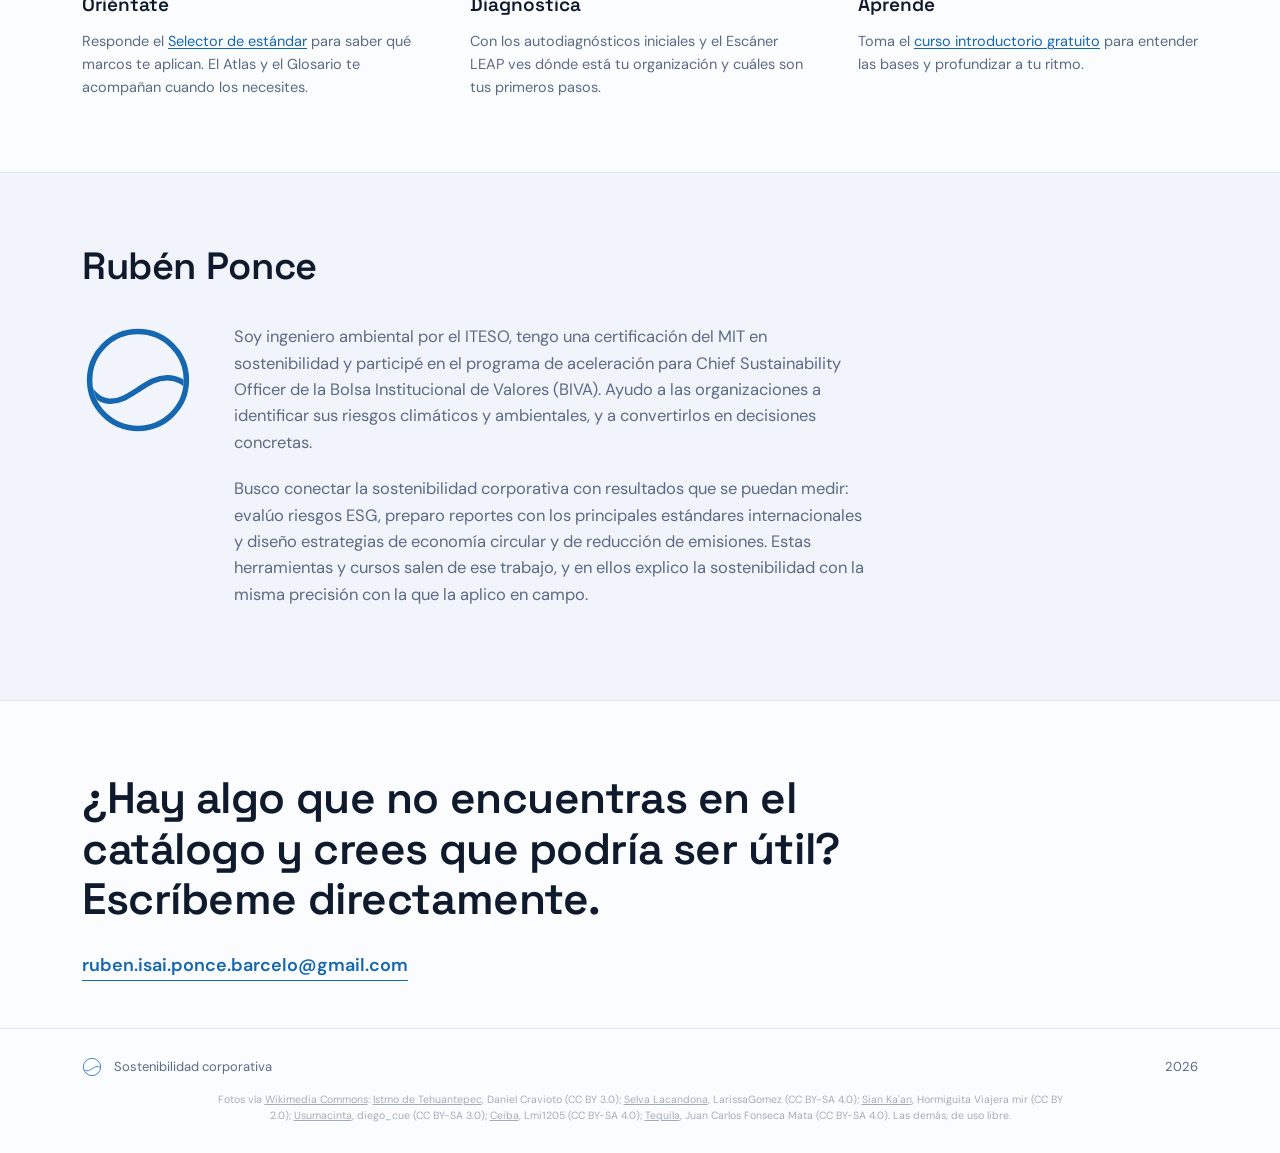
==== commit 7cdc85a5: "Landing según la auditoría visual - Índice agrupado («Para orientarte» / «Para diagnosticar»), sin l" ====
--- a/index.html
+++ b/index.html
@@ -157,16 +157,22 @@
   .hero-slide[data-pos="right"]{transform:translateX(170px) translateZ(-120px) rotateY(-32deg) scale(.82);z-index:3;opacity:.85;cursor:pointer;}
   .hero-slide[data-pos="left"]{transform:translateX(-170px) translateZ(-120px) rotateY(32deg) scale(.82);z-index:3;opacity:.85;cursor:pointer;}
   .hero-slide[data-pos="hidden"]{transform:translateX(0) translateZ(-260px) scale(.6);opacity:0;z-index:1;pointer-events:none;}
-  .hero-dots{display:flex;justify-content:center;gap:9px;margin-top:16px;}
+  /* Puntos casi invisibles: la rotación manda; se avivan solo al pasar el cursor o con el teclado */
+  .hero-dots{display:flex;justify-content:center;gap:7px;margin-top:14px;opacity:.35;transition:opacity .25s var(--ease);}
+  .hero-dots:hover,.hero-dots:focus-within{opacity:1;}
   .hero-dot{
-    width:8px;height:8px;border-radius:50%;padding:0;border:none;cursor:pointer;
+    width:5px;height:5px;border-radius:50%;padding:0;border:none;cursor:pointer;
     background:rgba(255,255,255,.35);transition:background .2s var(--ease), transform .2s var(--ease);
   }
-  .hero-dot:hover{background:rgba(255,255,255,.6);}
-  .hero-dot.active{background:var(--white);transform:scale(1.25);}
+  .hero-dot:hover{background:rgba(255,255,255,.7);}
+  .hero-dot.active{background:var(--white);}
   @media(max-width:520px){
-    .hero-carousel-stage{max-width:340px;height:340px;}
-    .hero-slide{width:190px;height:300px;margin:-150px 0 0 -95px;}
+    .hero{padding:56px 0 48px;}
+    .hero-grid{gap:28px;}
+    h1.hero-headline{margin-bottom:20px;}
+    .hero-lede{font-size:16.5px;margin-bottom:28px;}
+    .hero-carousel-stage{max-width:340px;height:300px;}
+    .hero-slide{width:170px;height:270px;margin:-135px 0 0 -85px;}
     .hero-slide[data-pos="right"]{transform:translateX(120px) translateZ(-90px) rotateY(-30deg) scale(.8);}
     .hero-slide[data-pos="left"]{transform:translateX(-120px) translateZ(-90px) rotateY(30deg) scale(.8);}
   }
@@ -246,28 +252,33 @@
     gap:64px;
     align-items:start;
   }
-  .position-grid h3{
-    font-family:var(--font-display);
-    font-weight:600;
-    font-size:15px;
-    color:var(--ink);
-    margin:0 0 16px;
-  }
   .position-grid p{
     font-size:16.5px;
     color:var(--ink-muted);
-    margin:0 0 16px;
+    margin:0;
   }
   .position-grid p strong{color:var(--ink);font-weight:600;}
-  .frameworks-list{display:flex;flex-wrap:wrap;gap:9px;margin-top:6px;}
+  /* Marcos: franja discreta debajo del texto, como complemento */
+  .frameworks{
+    display:flex;flex-wrap:wrap;align-items:center;gap:10px 16px;
+    margin-top:32px;padding-top:20px;border-top:1px solid var(--line);
+  }
+  .frameworks-label{
+    font-size:12px;font-weight:600;color:var(--ink-muted);
+    text-transform:uppercase;letter-spacing:.04em;
+  }
+  .frameworks-list{display:flex;flex-wrap:wrap;gap:6px;}
   .fw-chip{
-    font-size:13px;
+    font-size:12px;
     font-weight:500;
     color:var(--ink-muted);
     background:var(--blue-soft);
-    padding:8px 14px;
+    padding:4px 10px;
     border-radius:999px;
-  }
+    text-decoration:none;
+    transition:color .2s var(--ease), background .2s var(--ease);
+  }
+  a.fw-chip:hover{color:var(--white);background:var(--blue);}
 
   /* ===== CURSOS ===== */
   .courses{background:var(--paper);border-bottom:1px solid var(--line);}
@@ -294,9 +305,11 @@
   }
   .btn-course:hover{transform:translateY(-2px);box-shadow:0 10px 24px rgba(10,20,50,.25);}
   .course-tracks-label{
+    display:flex;align-items:center;gap:8px;
     font-size:13px;font-weight:600;color:var(--ink-muted);text-transform:uppercase;
-    letter-spacing:.04em;margin:0 0 14px;
-  }
+    letter-spacing:.04em;margin:0;
+  }
+  .course-track-dot{width:6px;height:6px;border-radius:50%;background:#B7C0D1;flex:none;}
   .course-tracks{display:flex;flex-wrap:wrap;gap:10px;}
   .course-track{
     display:flex;align-items:center;gap:8px;
@@ -316,11 +329,11 @@
   .tool-index{
     display:flex;
     flex-direction:column;
-    border-top:1px solid var(--line);
   }
   .tool-card{
     display:grid;
-    grid-template-columns:44px 1.6fr 1fr auto;
+    grid-template-columns:44px 1fr auto auto;
+    position:relative;
     gap:22px;
     align-items:center;
     padding:16px 0;
@@ -351,9 +364,20 @@
     overflow:hidden;
     text-overflow:ellipsis;
     display:-webkit-box;
-    -webkit-line-clamp:1;
+    -webkit-line-clamp:2;
     -webkit-box-orient:vertical;
   }
+  .tool-main p{max-width:620px;}
+  .tool-meta:empty{display:none;}
+  /* Toda la ficha abre la herramienta: el enlace «Acceder» se extiende sobre ella */
+  a.tool-cta::after{content:'';position:absolute;inset:0;}
+  .tool-card:has(a.tool-cta){cursor:pointer;}
+  .tool-group{
+    font-family:var(--font-body);font-size:12.5px;font-weight:600;color:var(--ink-muted);
+    text-transform:uppercase;letter-spacing:.04em;margin:28px 0 0;padding:0 0 10px;
+    border-bottom:1px solid var(--line);
+  }
+  .tool-group:first-child{margin-top:0;}
   .tool-meta{display:flex;flex-direction:column;gap:9px;align-items:flex-start;justify-content:center;}
   .status-dot{
     display:inline-flex;align-items:center;gap:7px;
@@ -387,13 +411,15 @@
   }
 
   @media(max-width:860px){
-    .tool-card{grid-template-columns:1fr;gap:10px;padding:18px 0;}
-    .tool-num{order:1;}
-    .tool-main{order:2;}
-    .tool-main p{-webkit-line-clamp:2;}
-    .tool-meta{order:3;flex-direction:column;align-items:flex-start;gap:9px;}
-    .tool-cta{order:4;justify-self:start;}
-    .position-grid{grid-template-columns:1fr;gap:36px;}
+    /* En celular: ficha compacta, se toca completa y solo queda una flecha a la derecha */
+    .tool-card{grid-template-columns:1fr auto;gap:6px 12px;padding:16px 0;}
+    .tool-num{display:none;}
+    .tool-main{grid-column:1;grid-row:1;}
+    .tool-meta{grid-column:1;grid-row:2;}
+    .tool-cta{grid-column:2;grid-row:1;align-self:center;border:0;padding:8px 0 8px 8px;font-size:0;}
+    .tool-cta::before{content:'→';font-size:20px;}
+    .tool-cta.disabled{display:none;}
+    .position-grid{grid-template-columns:1fr;gap:16px;}
   }
 
   /* ===== ACCESO · 3 steps ===== */
@@ -427,6 +453,7 @@
     font-size:14.5px;
     margin:0;
   }
+  .access-step p a{color:var(--blue);text-decoration-thickness:1px;text-underline-offset:2px;}
   @media(max-width:860px){
     .access-steps{grid-template-columns:1fr;gap:36px;}
   }
@@ -487,8 +514,9 @@
     font-family:var(--font-display);
     font-weight:600;
     font-size:clamp(30px,3.8vw,44px);
-    max-width:560px;
+    max-width:760px;
     margin:0 0 26px;
+    text-wrap:balance;
     line-height:1.15;
     letter-spacing:-.01em;
     color:var(--ink);
@@ -538,13 +566,14 @@
   html[data-theme="dark"] .access-step .step-n{color:#6FB2E8;}
   html[data-theme="dark"] .access-step::before,
   html[data-theme="dark"] .access-steps.animar::before{background:#6FB2E8;}
+  html[data-theme="dark"] .access-step p a{color:#6FB2E8;}
   html[data-theme="dark"] .tool-cta{color:#6FB2E8;border-color:#6FB2E8;}
   html[data-theme="dark"] .tool-cta:hover{background:#1567B0;border-color:#1567B0;color:#FFFFFF;}
   html[data-theme="dark"] .tool-cta.disabled{color:var(--ink-muted);border-color:var(--line);}
   html[data-theme="dark"] .tool-card:hover{background:rgba(111,178,232,.05);}
   html[data-theme="dark"] .status-dot::before{background:#6FB2E8;}
   html[data-theme="dark"] .status-dot.soon::before{background:#4A5872;}
-  html[data-theme="dark"] .course-track::before{background:#4A5872;}
+  html[data-theme="dark"] .course-track-dot{background:#4A5872;}
   html[data-theme="dark"] .contact-email{color:#6FB2E8;border-bottom-color:#6FB2E8;}
   html[data-theme="dark"] .logo-mark,
   html[data-theme="dark"] .about-mark-img,
@@ -587,7 +616,7 @@
         <p class="hero-kicker">Sostenibilidad corporativa</p>
         <h1 class="hero-headline">Aprende, diagnostica, reporta.</h1>
         <p class="hero-lede">
-          Un punto de partida para aprender y comunicar las bases de la sostenibilidad corporativa: <strong>cursos y herramientas interactivas</strong> para trabajar diferentes estándares internacionales.
+          Entiende qué te piden los estándares de sostenibilidad, ubica dónde está tu organización y decide por dónde empezar, con <strong>herramientas interactivas y cursos</strong> que citan la fuente de cada requisito.
         </p>
         <div class="hero-actions">
           <a href="#herramientas" class="btn-primary">Ver herramientas</a>
@@ -624,27 +653,25 @@
   <!-- ===== POSICIONAMIENTO ===== -->
   <section class="section position">
     <div class="wrap">
+      <div class="section-head"><h2>Qué es esto</h2></div>
       <div class="position-grid">
-        <div>
-          <h3>Qué es esto</h3>
           <p>Un compilado de <strong>cursos y herramientas gratuitos y sin fines de lucro</strong> para la sostenibilidad corporativa: desde un curso introductorio hasta herramientas interactivas para mapear un marco, o autoevaluar el nivel de madurez de una organización frente a IFRS S1, IFRS S2 o TNFD.</p>
           <p>Cada herramienta cita el párrafo o la página exacta del estándar que usa y funciona en el navegador, sin instalar nada. Los autodiagnósticos y el curso piden un registro breve y guardan tus respuestas; el Atlas, el Selector de estándar, el Escáner LEAP, el Glosario y el Tracker se consultan sin registro.</p>
-        </div>
-        <div>
-          <h3>Marcos que cubren</h3>
+      </div>
+      <div class="frameworks">
+          <span class="frameworks-label">Marcos que cubren</span>
           <div class="frameworks-list">
-            <span class="fw-chip">GRI 2 / 101 / 102</span>
-            <span class="fw-chip">TCFD</span>
-            <span class="fw-chip">IFRS S1</span>
-            <span class="fw-chip">IFRS S2</span>
-            <span class="fw-chip">TNFD v1.0</span>
-            <span class="fw-chip">ESRS 1 / 2 / E1</span>
-            <span class="fw-chip">CSRD</span>
-            <span class="fw-chip">SASB</span>
-            <span class="fw-chip">SBTi</span>
-            <span class="fw-chip">CDP</span>
-          </div>
-        </div>
+            <a class="fw-chip" href="herramientas/glosario-esg/#marco-GRI" title="Ver los términos de GRI 2 / 101 / 102 en el Glosario">GRI 2 / 101 / 102</a>
+            <a class="fw-chip" href="herramientas/glosario-esg/#marco-TCFD" title="Ver los términos de TCFD en el Glosario">TCFD</a>
+            <a class="fw-chip" href="herramientas/glosario-esg/#marco-ISSB" title="Ver los términos de IFRS S1 en el Glosario">IFRS S1</a>
+            <a class="fw-chip" href="herramientas/glosario-esg/#marco-ISSB" title="Ver los términos de IFRS S2 en el Glosario">IFRS S2</a>
+            <a class="fw-chip" href="herramientas/glosario-esg/#marco-TNFD" title="Ver los términos de TNFD v1.0 en el Glosario">TNFD v1.0</a>
+            <a class="fw-chip" href="herramientas/glosario-esg/#marco-ESRS" title="Ver los términos de ESRS 1 / 2 / E1 en el Glosario">ESRS 1 / 2 / E1</a>
+            <a class="fw-chip" href="herramientas/glosario-esg/#marco-ESRS" title="Ver los términos de CSRD en el Glosario">CSRD</a>
+            <a class="fw-chip" href="herramientas/glosario-esg/#marco-SASB" title="Ver los términos de SASB en el Glosario">SASB</a>
+            <a class="fw-chip" href="herramientas/glosario-esg/#marco-SBTI" title="Ver los términos de SBTi en el Glosario">SBTi</a>
+            <a class="fw-chip" href="herramientas/glosario-esg/#marco-CDP" title="Ver los términos de CDP en el Glosario">CDP</a>
+          </div>
       </div>
     </div>
   </section>
@@ -654,95 +681,85 @@
     <div class="wrap">
       <div class="section-head">
         <h2>Índice</h2>
-        <p>Comparto estas herramientas para que puedas informarte sobre los estándares de sostenibilidad, evaluar dónde está tu organización y decidir por dónde empezar. Cada una cita la fuente del estándar que usa.</p>
+        <p>Agrupadas por lo que necesitas hacer: orientarte entre los estándares o diagnosticar a tu organización. Cada una cita la fuente del estándar que usa.</p>
       </div>
 
       <div class="tool-index">
         <!-- Para sumar una herramienta: copia un bloque tool-card y ajusta número, nombre, texto y enlace.
              Si aún no está lista, deja el enlace vacío en el script o usa la variante "Próximamente". -->
 
+        <h3 class="tool-group">Para orientarte</h3>
+
         <div class="tool-card">
           <span class="tool-num">01</span>
           <div class="tool-main">
-            <h3>Atlas ESG</h3>
-            <p>Mapa interactivo de diez estándares de sostenibilidad y clima, con sus conexiones, jerarquía interna y puntos de comparación entre marcos.</p>
-          </div>
-          <div class="tool-meta">
-            <span class="status-dot">Activa</span>
-          </div>
-          <a href="herramientas/atlas-esg/" class="tool-cta">Acceder →</a>
+            <h3>Selector de estándar</h3>
+            <p>Cinco preguntas sobre tu organización para ver qué estándares de reporte te exigen o te convienen: NIIF S1 y S2, GRI, ESRS, TNFD, CDP y Protocolo de GEI, con la fuente oficial de cada uno.</p>
+          </div>
+          <div class="tool-meta"></div>
+          <a href="herramientas/selector-estandar/" class="tool-cta">Acceder →</a>
         </div>
 
         <div class="tool-card">
           <span class="tool-num">02</span>
           <div class="tool-main">
-            <h3>Selector de estándar</h3>
-            <p>Cinco preguntas sobre tu organización para ver qué estándares de reporte te exigen o te convienen: NIIF S1 y S2, GRI, ESRS, TNFD, CDP y Protocolo de GEI, con la fuente oficial de cada uno.</p>
-          </div>
-          <div class="tool-meta">
-            <span class="status-dot">Activa</span>
-          </div>
-          <a href="herramientas/selector-estandar/" class="tool-cta">Acceder →</a>
+            <h3>Atlas ESG</h3>
+            <p>Mapa interactivo de diez estándares de sostenibilidad y clima, con sus conexiones, jerarquía interna y puntos de comparación entre marcos.</p>
+          </div>
+          <div class="tool-meta"></div>
+          <a href="herramientas/atlas-esg/" class="tool-cta">Acceder →</a>
         </div>
 
         <div class="tool-card">
           <span class="tool-num">03</span>
           <div class="tool-main">
-            <h3>Autodiagnóstico inicial TNFD</h3>
-            <p>Primer diagnóstico frente a las recomendaciones TNFD: 15 preguntas, nivel por pilar y un primer paso para cada uno, con la cita de cada recomendación.</p>
-          </div>
-          <div class="tool-meta">
-            <span class="status-dot">Activa</span>
-          </div>
-          <a href="herramientas/diagnostico-tnfd/" class="tool-cta">Acceder →</a>
+            <h3>Glosario ESG</h3>
+            <p>Términos y definiciones de sostenibilidad y clima explicados en un solo lugar, con referencia cruzada a los estándares donde aparecen.</p>
+          </div>
+          <div class="tool-meta"></div>
+          <a href="herramientas/glosario-esg/" class="tool-cta">Acceder →</a>
         </div>
 
         <div class="tool-card">
           <span class="tool-num">04</span>
           <div class="tool-main">
-            <h3>Autodiagnóstico inicial IFRS S1</h3>
-            <p>Primer diagnóstico frente a los requisitos generales de la NIIF S1: 15 preguntas, nivel por pilar y primeros pasos, con la cita de cada párrafo.</p>
-          </div>
-          <div class="tool-meta">
-            <span class="status-dot">Activa</span>
-          </div>
-          <a href="herramientas/diagnostico-s1/" class="tool-cta">Acceder →</a>
-        </div>
+            <h3>Tracker de regulaciones IFRS S1/S2</h3>
+            <p>Seguimiento del estado de adopción y los plazos regulatorios de IFRS S1 y S2 por jurisdicción.</p>
+          </div>
+          <div class="tool-meta"></div>
+          <a href="herramientas/tracker-issb/" class="tool-cta">Acceder →</a>
+        </div>
+
+        <h3 class="tool-group">Para diagnosticar</h3>
 
         <div class="tool-card">
           <span class="tool-num">05</span>
           <div class="tool-main">
-            <h3>Autodiagnóstico inicial IFRS S2</h3>
-            <p>Primer diagnóstico de las divulgaciones climáticas de la NIIF S2: 16 preguntas sobre gobierno, escenarios, emisiones y objetivos, con primeros pasos.</p>
-          </div>
-          <div class="tool-meta">
-            <span class="status-dot">Activa</span>
-          </div>
-          <a href="herramientas/diagnostico-s2/" class="tool-cta">Acceder →</a>
+            <h3>Autodiagnóstico inicial IFRS S1</h3>
+            <p>Para tener una noción de dónde se encuentra tu organización frente a los requisitos generales de la NIIF S1: 15 preguntas, nivel por pilar y primeros pasos.</p>
+          </div>
+          <div class="tool-meta"></div>
+          <a href="herramientas/diagnostico-s1/" class="tool-cta">Acceder →</a>
         </div>
 
         <div class="tool-card">
           <span class="tool-num">06</span>
           <div class="tool-main">
-            <h3>Glosario ESG</h3>
-            <p>Términos y definiciones de sostenibilidad y clima explicados en un solo lugar, con referencia cruzada a los estándares donde aparecen.</p>
-          </div>
-          <div class="tool-meta">
-            <span class="status-dot">Activa</span>
-          </div>
-          <a href="herramientas/glosario-esg/" class="tool-cta">Acceder →</a>
+            <h3>Autodiagnóstico inicial IFRS S2</h3>
+            <p>Para tener una noción de dónde se encuentra tu organización frente a las divulgaciones climáticas de la NIIF S2: 16 preguntas y primeros pasos.</p>
+          </div>
+          <div class="tool-meta"></div>
+          <a href="herramientas/diagnostico-s2/" class="tool-cta">Acceder →</a>
         </div>
 
         <div class="tool-card">
           <span class="tool-num">07</span>
           <div class="tool-main">
-            <h3>Tracker de regulaciones IFRS S1/S2</h3>
-            <p>Seguimiento del estado de adopción y los plazos regulatorios de IFRS S1 y S2 por jurisdicción.</p>
-          </div>
-          <div class="tool-meta">
-            <span class="status-dot">Activa</span>
-          </div>
-          <a href="herramientas/tracker-issb/" class="tool-cta">Acceder →</a>
+            <h3>Autodiagnóstico inicial TNFD</h3>
+            <p>Para tener una noción de dónde se encuentra tu organización frente a las recomendaciones TNFD: 15 preguntas, nivel por pilar y un primer paso para cada uno.</p>
+          </div>
+          <div class="tool-meta"></div>
+          <a href="herramientas/diagnostico-tnfd/" class="tool-cta">Acceder →</a>
         </div>
 
         <div class="tool-card">
@@ -751,9 +768,7 @@
             <h3>Escáner LEAP</h3>
             <p>Dependencias e impactos sobre la naturaleza de tu sector, con datos de ENCORE, y la fase del enfoque LEAP de TNFD en la que estás.</p>
           </div>
-          <div class="tool-meta">
-            <span class="status-dot">Activa</span>
-          </div>
+          <div class="tool-meta"></div>
           <a href="herramientas/escaner-leap/" class="tool-cta">Acceder →</a>
         </div>
 
@@ -778,7 +793,7 @@
     <div class="wrap">
       <div class="section-head">
         <h2>Cursos y rutas de especialización</h2>
-        <p>Un curso introductorio gratuito para empezar, y cuatro rutas de especialización en desarrollo para profundizar por tema.</p>
+        <p>Un curso introductorio gratuito para entender las bases a tu ritmo.</p>
       </div>
 
       <div class="course-featured">
@@ -790,13 +805,7 @@
         <a href="cursos/de-cero-a-profesional/#inicio" class="btn-course">Empezar curso →</a>
       </div>
 
-      <p class="course-tracks-label">Rutas de especialización · en progreso</p>
-      <div class="course-tracks">
-        <span class="course-track">Ruta de especialización 1</span>
-        <span class="course-track">Ruta de especialización 2</span>
-        <span class="course-track">Ruta de especialización 3</span>
-        <span class="course-track">Ruta de especialización 4</span>
-      </div>
+      <p class="course-tracks-label"><span class="course-track-dot"></span>Rutas de especialización por tema, en preparación</p>
     </div>
   </section>
 
@@ -804,23 +813,23 @@
   <section class="section access">
     <div class="wrap">
       <div class="section-head">
-        <h2>De aprender a reportar</h2>
+        <h2>Por dónde empezar</h2>
       </div>
       <div class="access-steps">
         <div class="access-step">
           <span class="step-n">01</span>
-          <h3>Aprende las bases</h3>
-          <p>Empieza con el curso introductorio gratuito, o ve directo a la herramienta que necesitas.</p>
+          <h3>Oriéntate</h3>
+          <p>Responde el <a href="herramientas/selector-estandar/">Selector de estándar</a> para saber qué marcos te aplican. El Atlas y el Glosario te acompañan cuando los necesites.</p>
         </div>
         <div class="access-step">
           <span class="step-n">02</span>
-          <h3>Diagnostica y reporta</h3>
-          <p>Usa las herramientas interactivas para autoevaluar, mapear o construir tu reporte.</p>
+          <h3>Diagnostica</h3>
+          <p>Con los autodiagnósticos iniciales y el Escáner LEAP ves dónde está tu organización y cuáles son tus primeros pasos.</p>
         </div>
         <div class="access-step">
           <span class="step-n">03</span>
-          <h3>Sin instalar nada</h3>
-          <p>Todo funciona en el navegador, en computadora o en celular.</p>
+          <h3>Aprende</h3>
+          <p>Toma el <a href="cursos/de-cero-a-profesional/#inicio">curso introductorio gratuito</a> para entender las bases y profundizar a tu ritmo.</p>
         </div>
       </div>
     </div>
@@ -847,7 +856,7 @@
   <!-- ===== CONTACTO ===== -->
   <section class="contact" id="contacto">
     <div class="wrap">
-      <h2>¿Algo que no encuentras en el catálogo?<br>Escríbeme directamente.</h2>
+      <h2>¿Hay algo que no encuentras en el catálogo y crees que podría ser útil?<br>Escríbeme directamente.</h2>
       <a href="mailto:ruben.isai.ponce.barcelo@gmail.com" class="contact-email">ruben.isai.ponce.barcelo@gmail.com</a>
     </div>
   </section>
